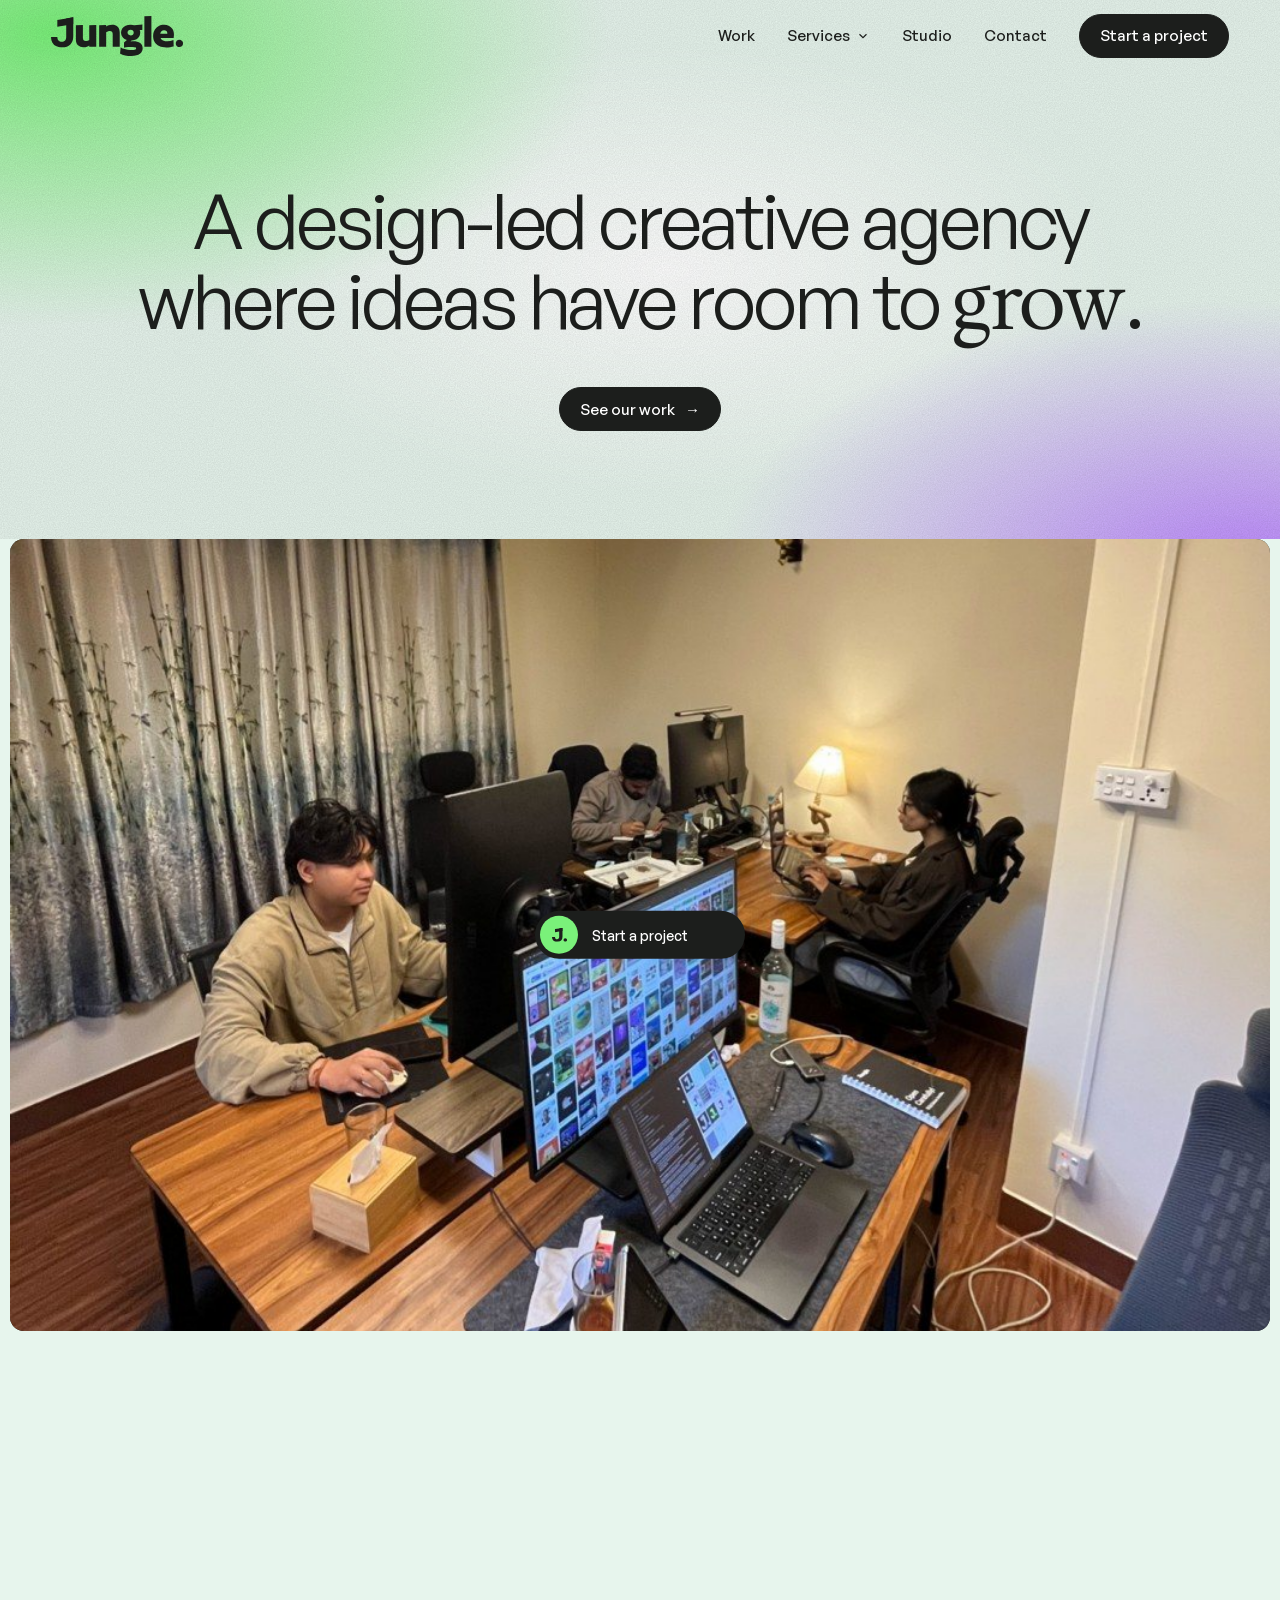
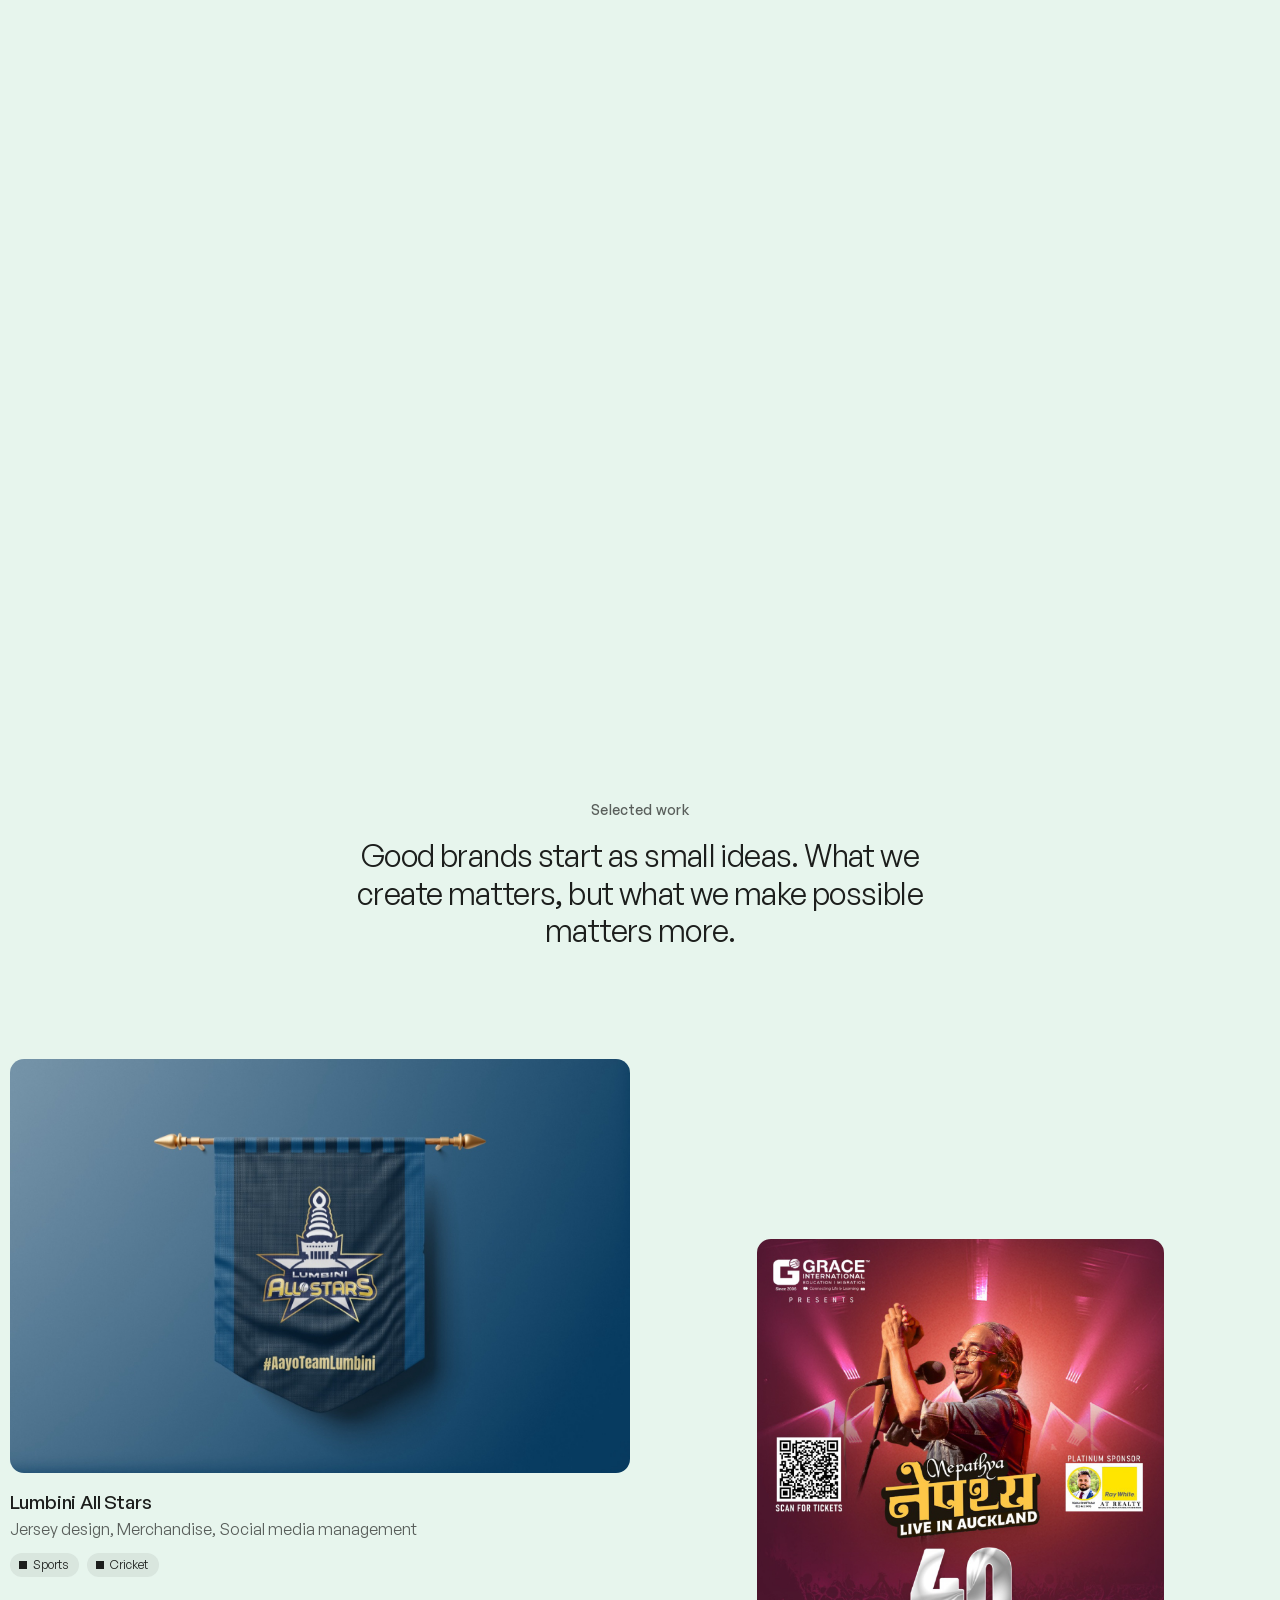
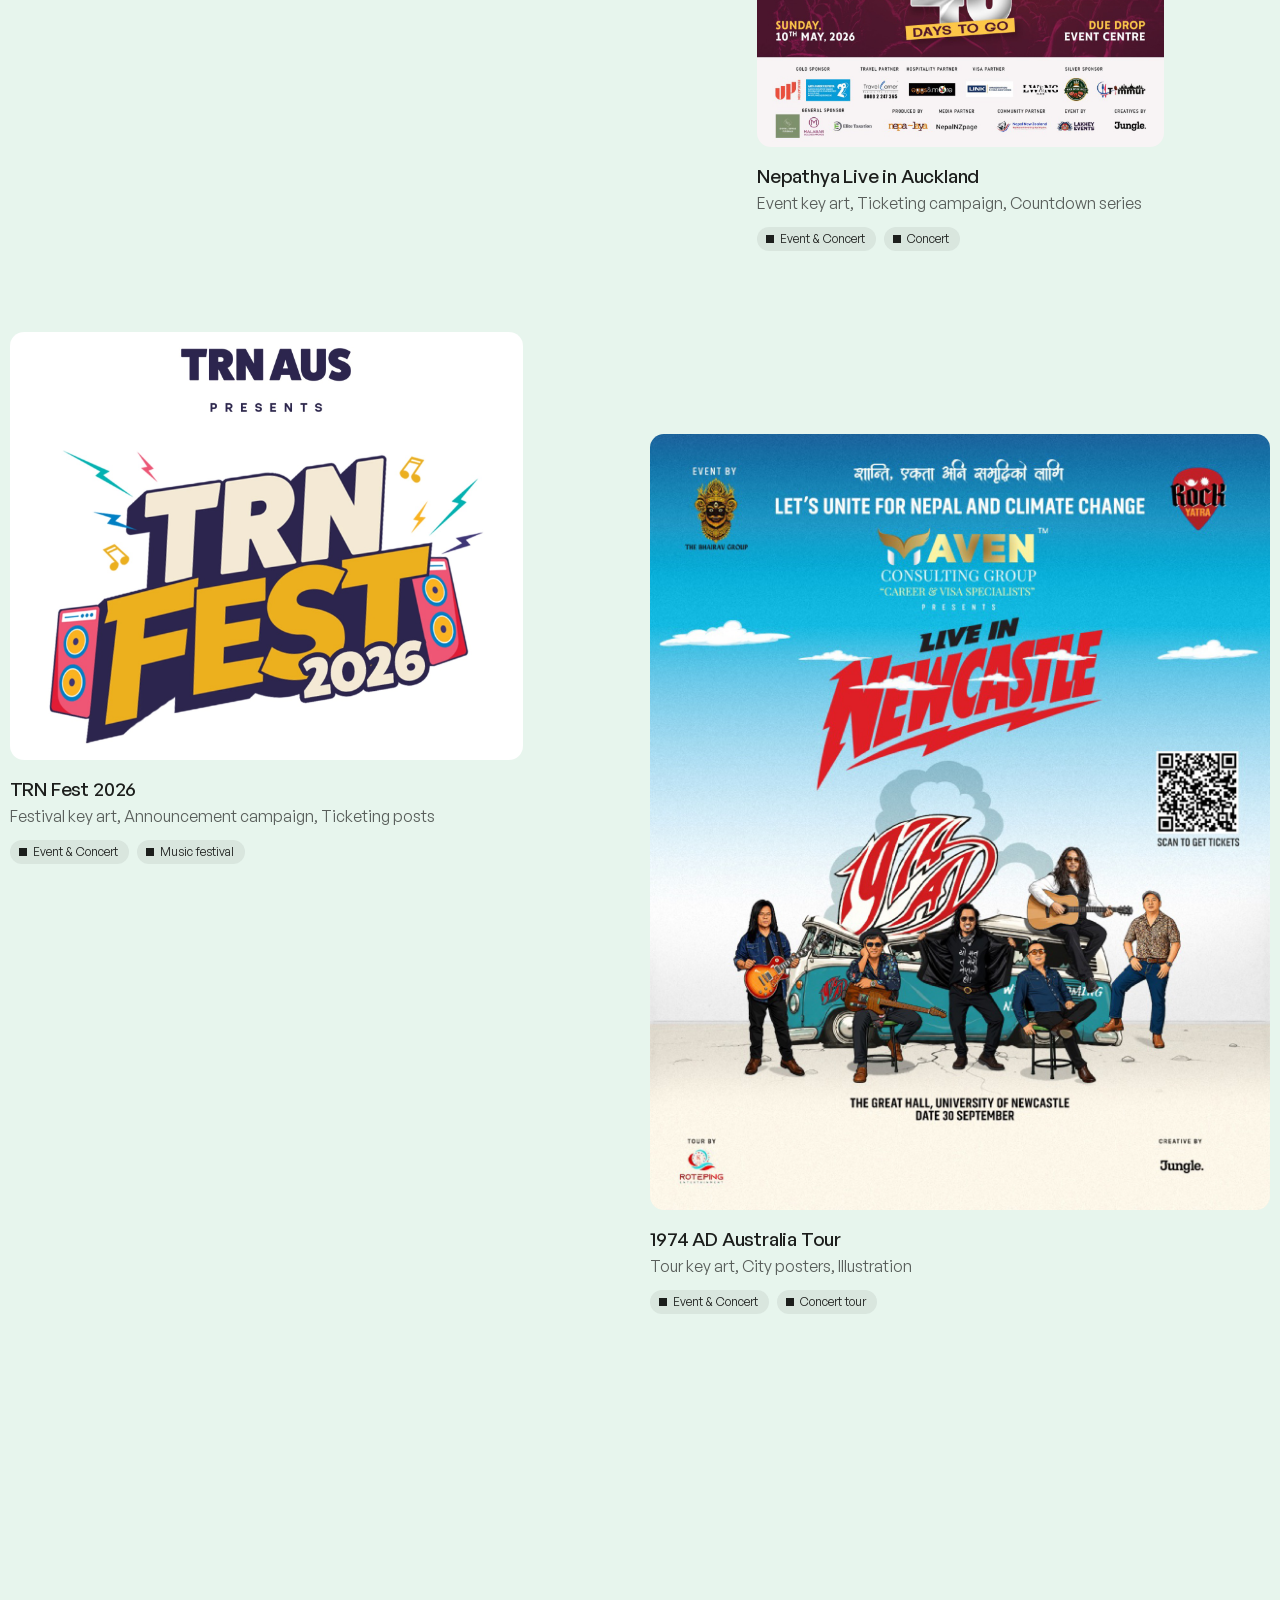
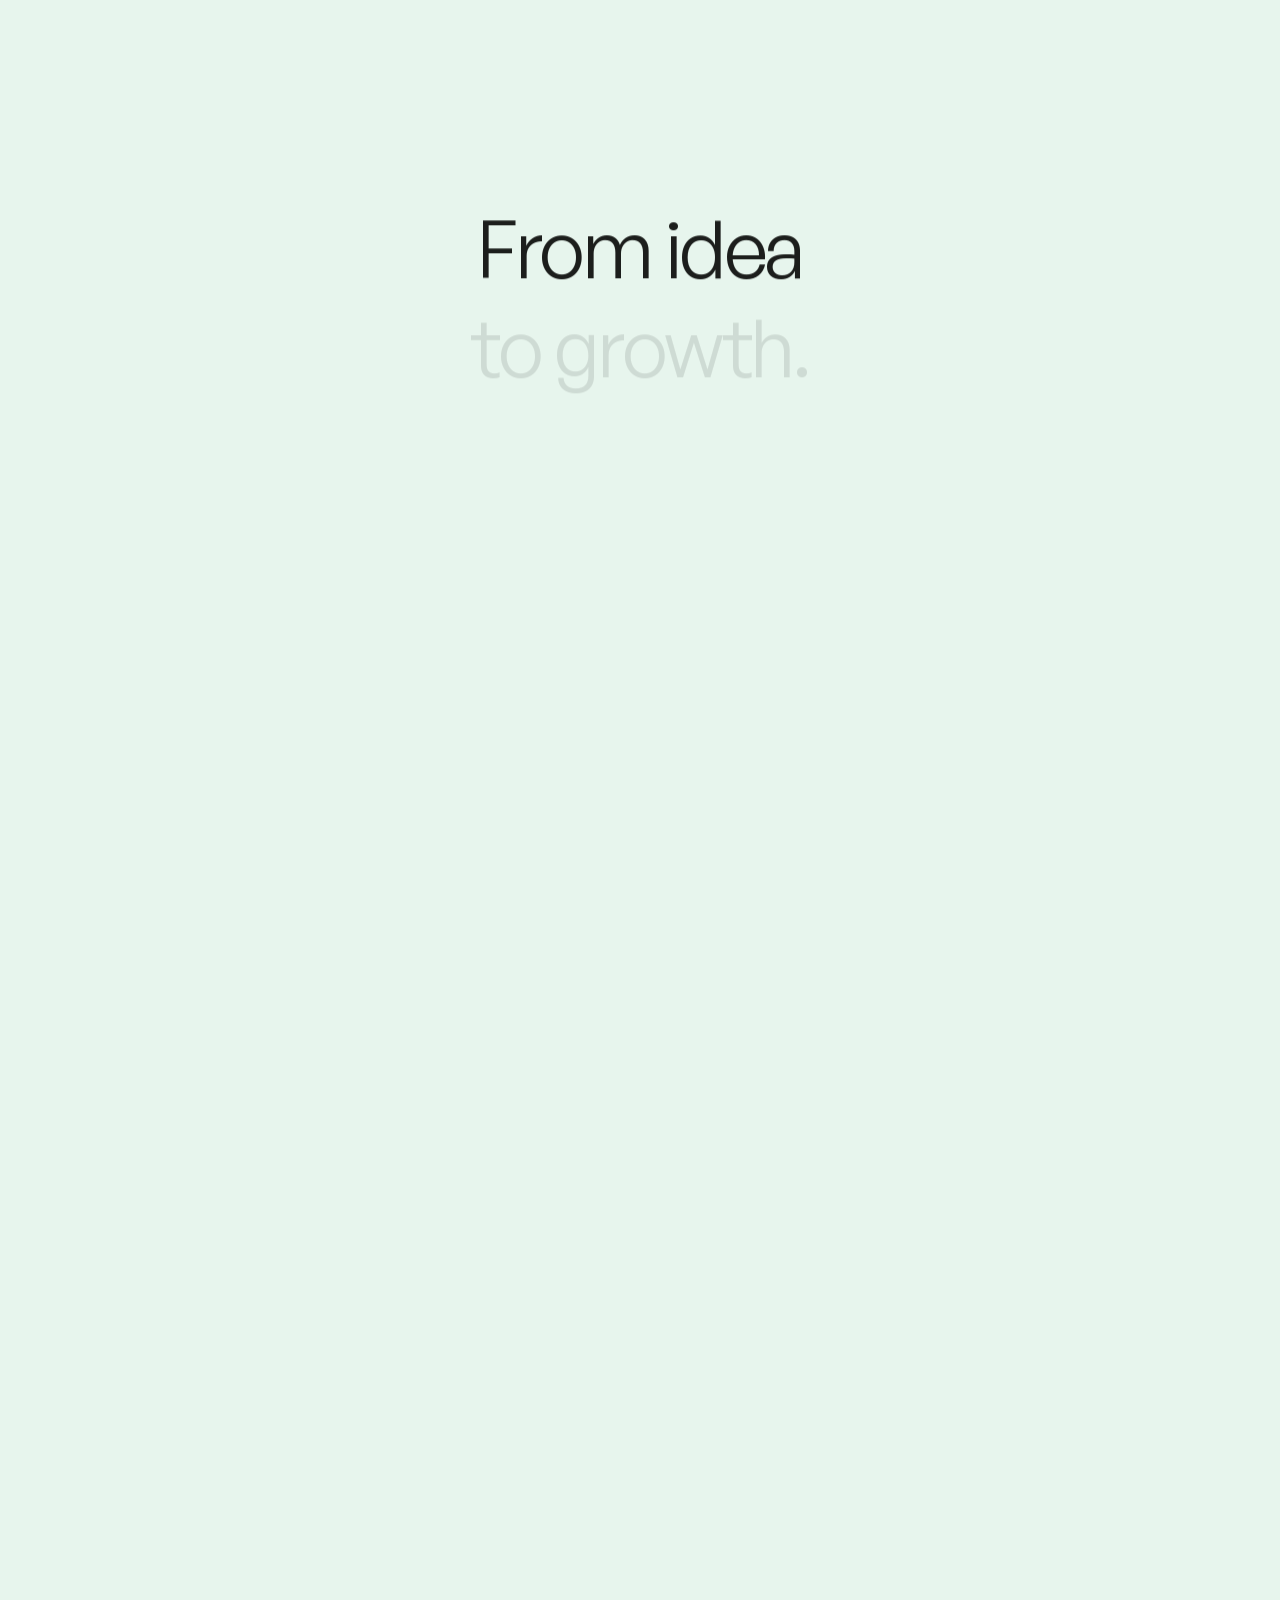
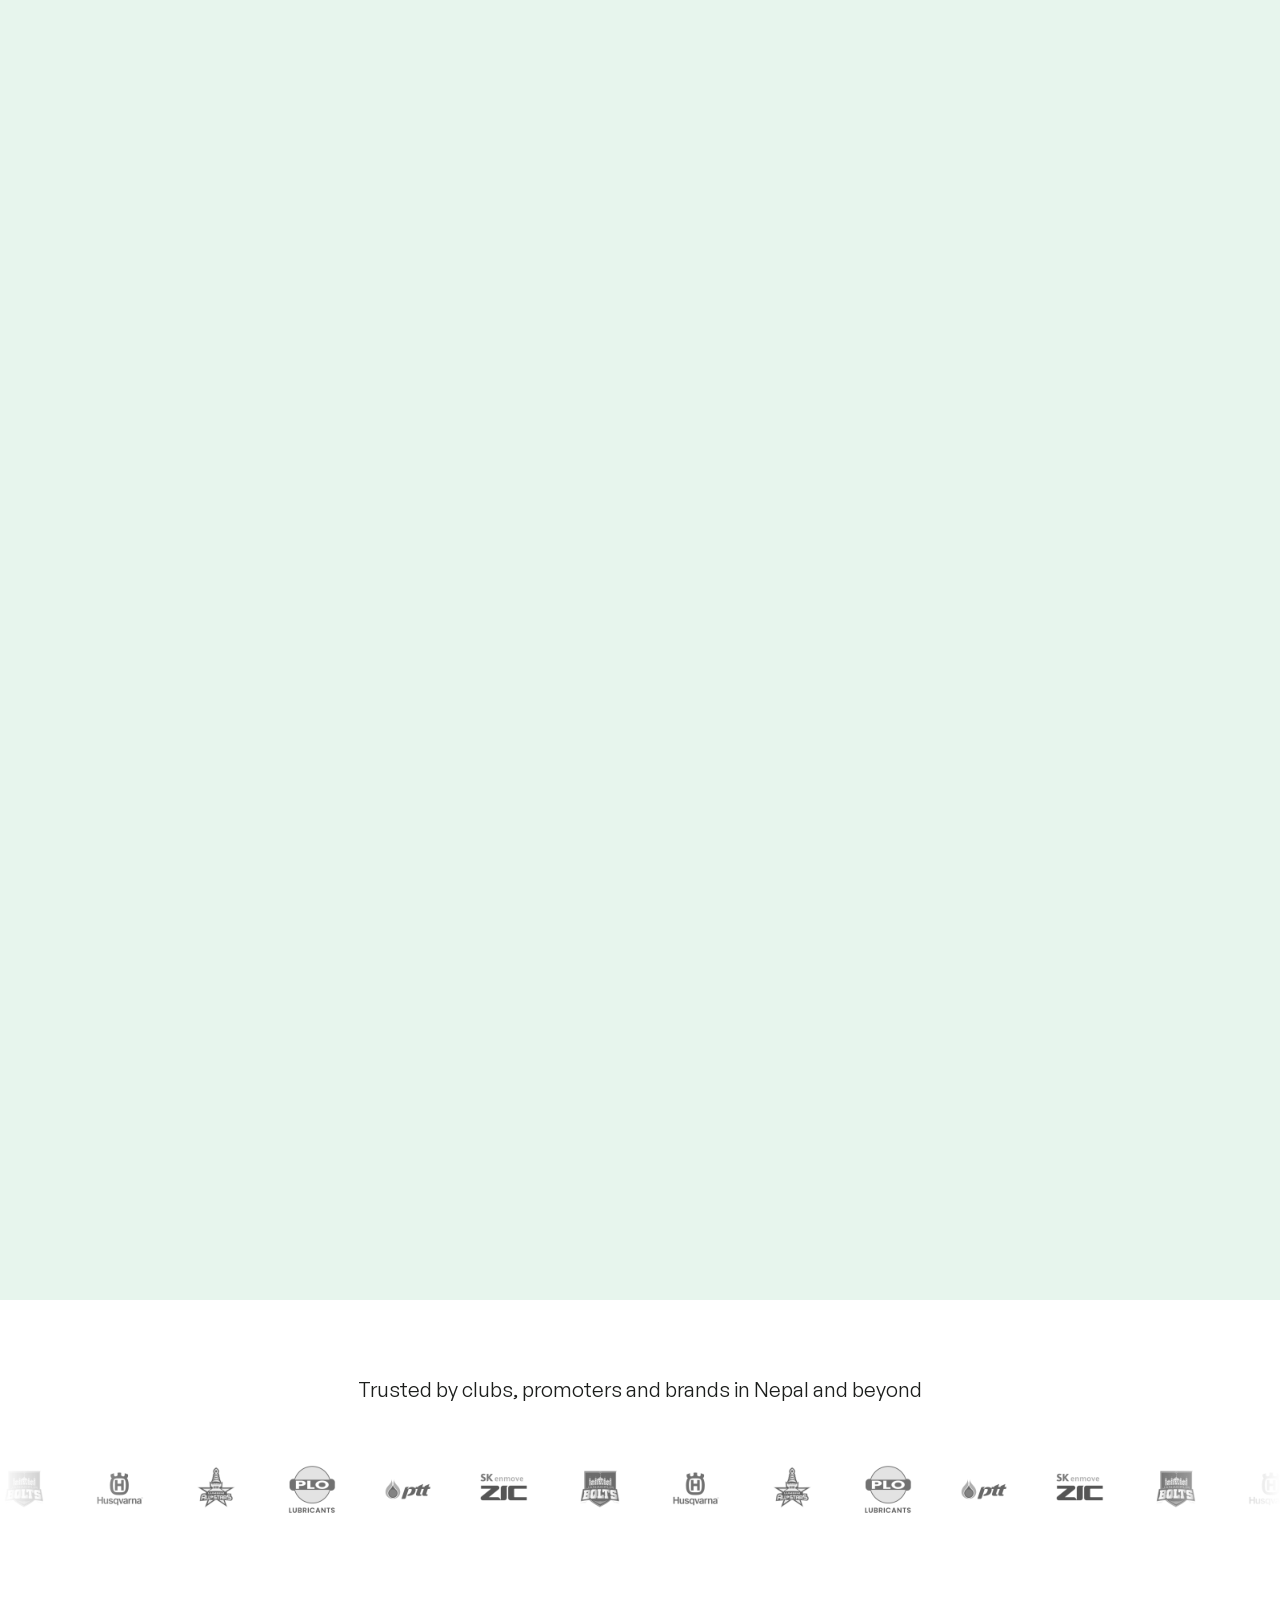
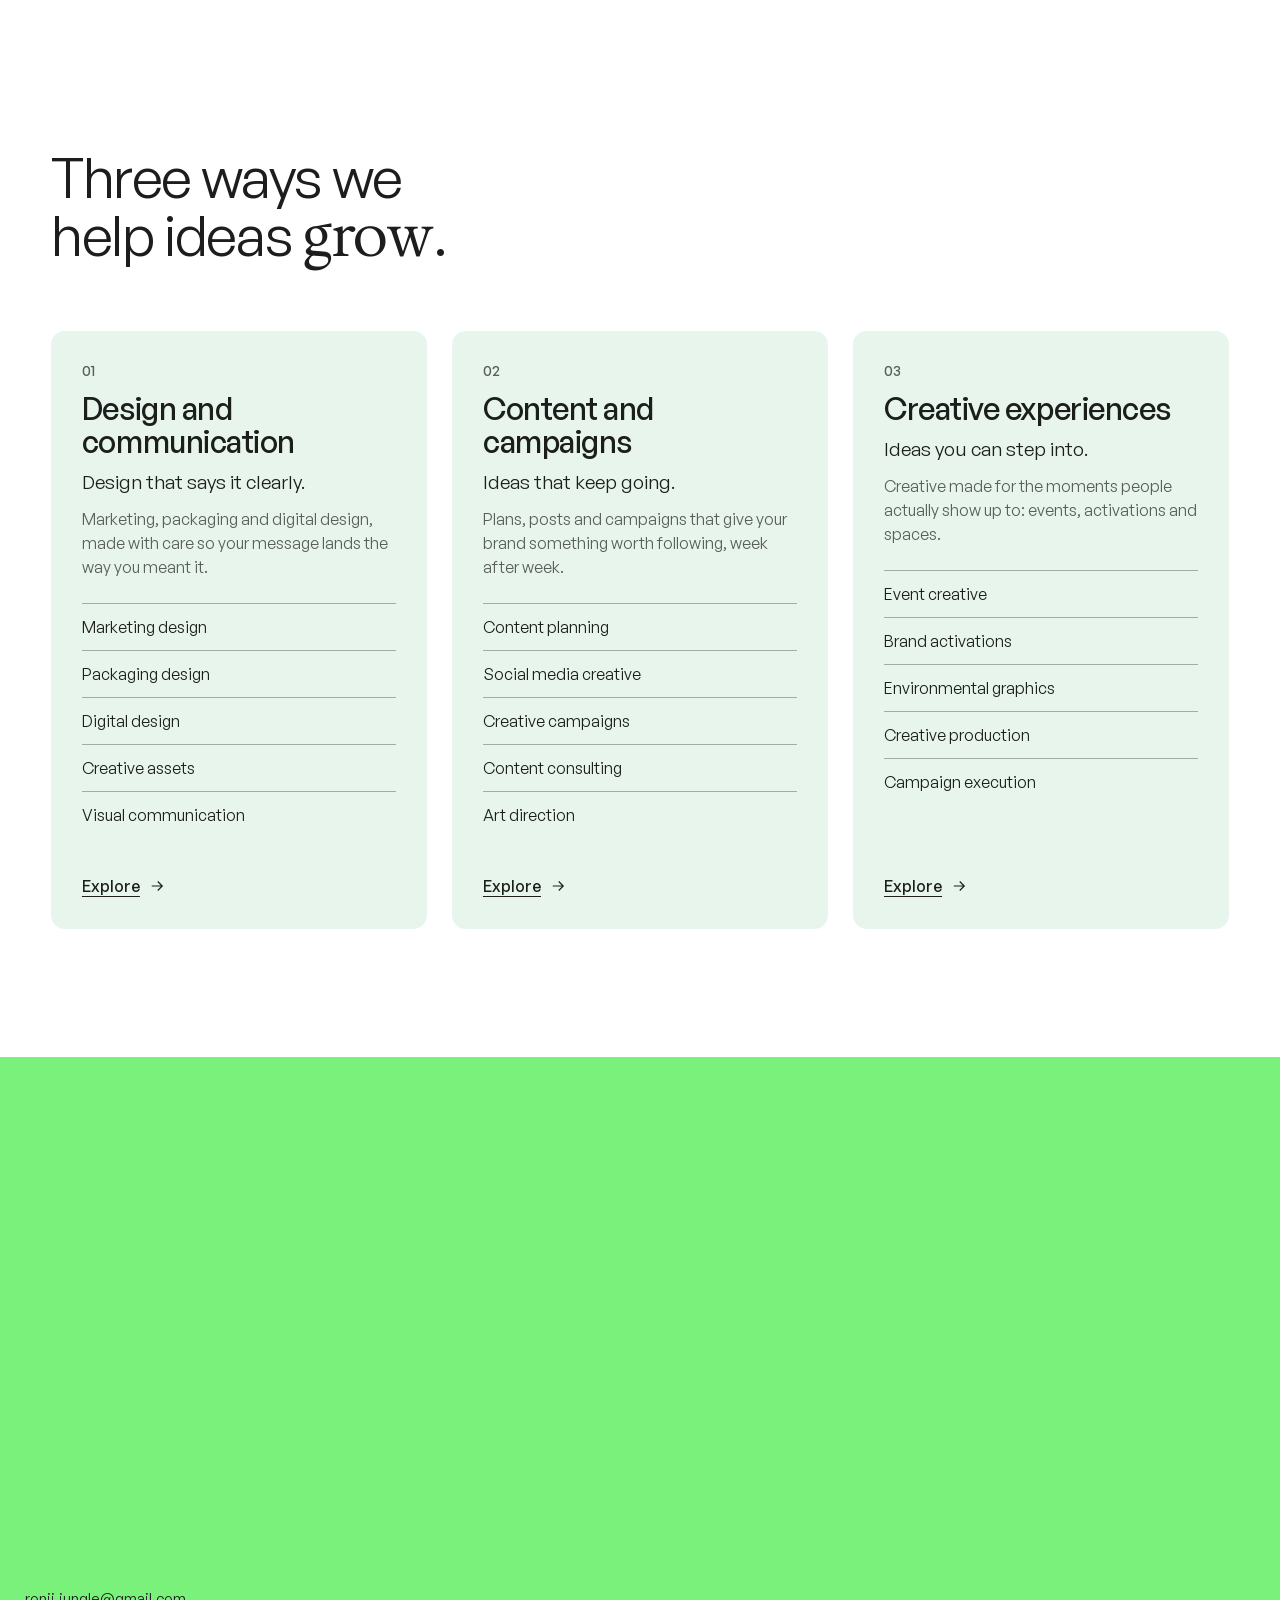
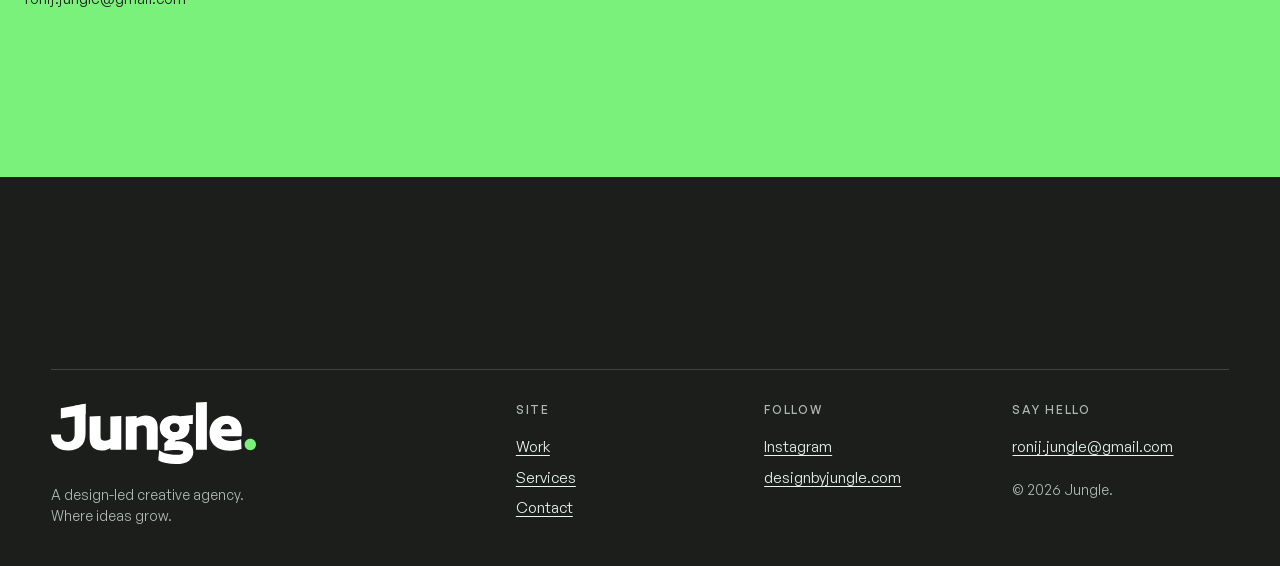
==== index.html @ 03cf02d9 "Home: random work images in every collage and band card Co-Authored-By: Claude Opus 5.5 <noreply@ant" ====
<!doctype html>
<html lang="en"><head><meta charset="utf-8"><meta name="viewport" content="width=device-width,initial-scale=1">
<meta name="theme-color" content="#E7F5ED">
<link rel="icon" href="assets/j-mark.svg">
<link rel="preload" href="assets/fonts/GeneralSans-Variable.woff2" as="font" type="font/woff2" crossorigin>
<link rel="stylesheet" href="assets/style.css?v=1795922000">
<title>Jungle. Your team’s creative team.</title>
<link rel="canonical" href="https://designbyjungle.com/">
<meta property="og:type" content="website">
<meta property="og:site_name" content="Jungle.">
<meta property="og:title" content="Jungle. Your team’s creative team.">
<meta property="og:description" content="Jungle is a design-led creative agency in Kathmandu. We turn ideas into meaningful experiences through thoughtful design and creative execution.">
<meta property="og:url" content="https://designbyjungle.com/">
<meta property="og:image" content="https://designbyjungle.com/assets/reel/poster.jpg">
<meta name="twitter:card" content="summary_large_image">
<script type="application/ld+json">{"@context": "https://schema.org", "@type": "Organization", "name": "Jungle", "url": "https://designbyjungle.com/", "logo": "https://designbyjungle.com/assets/j-mark.svg", "email": "ronij.jungle@gmail.com", "address": {"@type": "PostalAddress", "addressLocality": "Kathmandu", "addressCountry": "NP"}, "sameAs": ["https://instagram.com/jungledesigns"]}</script>
<meta name="description" content="Jungle is a design-led creative agency in Kathmandu. We turn ideas into meaningful experiences through thoughtful design and creative execution.">
<link rel="stylesheet" href="assets/home.css?v=1795922000"></head>
<body data-page="home">
<main>
  <!-- HERO (G08 Clearing, one Graphite button) -->
  <section class="hero zh-hero pad">
    <h1 class="x words">A design-led creative agency where ideas have room to <span class="hl">grow</span>.</h1>
    <div class="hero-ctas rise" style="--d:8"><a class="btn" href="work.html">See our work <span aria-hidden="true">→</span></a></div>
  </section>

  <div class="zh-media" id="zhm"><img id="zhmi" src="assets/studio/photo.jpg" alt="The Jungle studio at work" width="1050" height="1400"></div>

  <!-- PINNED COLLAGE -->
  <section class="zh-pin" id="zhp" aria-label="Curious and playful">
    <div class="zh-stick">
      <div class="zh-word l" id="zwl">Curious</div>
      <div class="zh-word r" id="zwr"><span class="hl">Playful</span></div>
      <div class="zh-card" id="zc1" style="left:31vw;top:22vh;width:27vw;height:36vh;background:var(--mint)"><img src="assets/icon-ink.svg" alt="" style="position:absolute;left:8%;bottom:10%;width:26%;height:auto"></div>
      <div class="zh-card" id="zc2" style="left:50vw;top:38vh;width:19vw;height:42vh"><img src="assets/studio/photo.jpg" alt="" loading="lazy"></div>
      <div class="zh-card" id="zc3" style="left:58vw;top:20vh;width:14vw;height:26vh"><img src="assets/work/casa-gioia/06.jpg" alt="Casa Gioia cup" loading="lazy"></div>
      <div class="zh-card" id="zc4" style="left:40vw;top:56vh;width:10vw;height:19vh"><img src="assets/work/ghumgham/06.jpg" alt="Ghumgham cap" loading="lazy"></div>
    </div>
  </section>

  <!-- INTRO + WORK -->
  <section class="zh-intro">
    <p class="zh-eyebrow">Selected work</p>
    <p class="zh-big">Good brands start as small ideas. What we create matters, but what we make possible matters more.</p>
  </section>
  <section class="zh-work" id="zhw"></section>

  <!-- BAND -->
  <section class="zh-band" id="zhb" aria-label="From idea to growth">
    <div class="zh-stick">
      <h2><span id="zb1">From idea</span><span id="zb2">to growth.</span></h2>
      <div class="zh-card" id="zf1" style="left:0;top:14vh;width:24vw;height:34vh"><img src="assets/work/yak-and-yeti/05.jpg" alt="Yak &amp; Yeti street banner" loading="lazy"></div>
      <div class="zh-card" id="zf2" style="left:0;top:50vh;width:18vw;height:30vh"><img src="assets/work/nu-cosmetics/07.jpg" alt="nü campaign image" loading="lazy"></div>
      <div class="zh-card" id="zf3" style="left:0;top:22vh;width:20vw;height:40vh"><img src="assets/work/potela/07.jpg" alt="Potala Kitchen apron and cup" loading="lazy"></div>
      <div class="zh-card" id="zf4" style="left:0;top:58vh;width:15vw;height:24vh"><img src="assets/work/tsp/06.jpg" alt="The Second Plate A-board" loading="lazy"></div>
      <div class="zh-btxt" id="zbt"><p>Branding, packaging, web, social media and events. We take an idea from the first question to the final detail.</p><a class="btn" href="why.html?p=our-approach">Our approach <span aria-hidden="true">→</span></a></div>
    </div>
  </section>

  <!-- CLIENTS -->
  <section class="inv clients-strip" aria-labelledby="cl-h">
    <p class="cl-h" id="cl-h">Trusted by clubs, promoters and brands in Nepal and beyond</p>
    <div class="logos"><div class="logo-track" id="logos"></div></div>
  </section>

  <!-- SERVICES -->
  <section class="inv pad sec" id="services" aria-labelledby="svc-h">
    <h2 class="x reveal" id="svc-h">Three ways we help ideas <span class="hl">grow</span>.</h2>
    <div class="areas" id="areas"></div>
  </section>

  <!-- CLOSE -->
  <section class="zh-close on-green" id="zhc">
    <h2 class="x reveal">Got an idea that<br>needs <span class="hl">room</span>?</h2>
    <div class="zh-cta"><a class="btn reveal" href="contact.html">Start a project <span aria-hidden="true">→</span></a></div>
    <p class="zh-addr">ronij.jungle@gmail.com</p>
  </section>
</main>
<a class="zh-fcta" id="zfc" href="contact.html" aria-label="Start a project"><span class="a"><img src="assets/icon-ink.svg" alt=""></span><span class="t">Start a project</span><span class="m" aria-hidden="true">→</span></a>

<script src="assets/notes.js?v=1795922000"></script><script src="assets/data.js?v=1795922000"></script><script src="assets/work/manifest.js?v=1795922000"></script><script src="assets/site.js?v=1795922000"></script><script src="assets/home-scroll.js?v=1795922000"></script></body></html>
---- assets/style.css ----
/* ── JUNGLE. WEBSITE (Brand Guidelines 1.4, November 2026) ──────────
   Colour  Mint White #E7F5ED + White are the calm grounds · Graphite #1C1E1C is ink and the dark ground
           Mint #7AF17A and Lavender #BC87FF are accents, strongest when rare.
           Mint and Lavender only ever carry Graphite text. Never Mint or Lavender text on white.
   Type    General Sans: Light, Regular, Medium only (never bold, never italic).
           Hedvig Letters Serif highlights one phrase per headline, same size as the words around it.
   Rules   Headlines in sentence case, left aligned, set tight (leading 1.0-1.05). Body leading 1.5.
           Buttons are Graphite with White text (Mint on Graphite). Links are Graphite and underlined.
           Gradients are for hero moments only (G08 Clearing). Everyday layouts stay flat.
   ──────────────────────────────────────────────────────────────── */
@font-face{font-family:"General Sans";src:url(fonts/GeneralSans-Variable.woff2) format("woff2");font-weight:200 700;font-style:normal;font-display:swap}
@font-face{font-family:"Hedvig Letters Serif";src:url(fonts/HedvigLettersSerif-Regular.woff2) format("woff2");font-weight:400;font-style:normal;font-display:swap}

:root{
  --graphite:#1C1E1C; --mint:#7AF17A; --lav:#BC87FF; --mw:#E7F5ED; --white:#FFFFFF;
  /* names the markup and scripts already use */
  --ink:var(--graphite); --paper:var(--white); --green:var(--mint);
  /* light context (default): Mint White ground, White panels */
  --bg:var(--mw); --fg:var(--graphite); --fg2:rgba(28,30,28,.7); --line:rgba(28,30,28,.16); --line-2:rgba(28,30,28,.34);
  --panel:var(--white); --dot:var(--graphite); --focus:var(--graphite);
  --gut:clamp(20px,4vw,64px); --maxw:1600px;
  --t-title:clamp(48px,6.4vw,120px);
  --t-head:clamp(36px,4.4vw,80px);
  --t-voice:clamp(24px,2.3vw,40px);
  --t-num:clamp(44px,4.6vw,84px);
  --t-lead:clamp(19px,1.6vw,26px);
  --t-body:clamp(16px,1.05vw,18px);
  --t-label:12px;
  --r:14px;
  --ease:cubic-bezier(.16,1,.3,1);
  --bounce:cubic-bezier(.34,1.56,.64,1);
}
/* White ground (alternate sections) */
.inv{--bg:var(--white); --panel:var(--mw); background:var(--bg); color:var(--fg)}
/* Graphite ground */
.dk,.cta{--bg:var(--graphite); --fg:var(--mw); --fg2:rgba(231,245,237,.72); --line:rgba(231,245,237,.18); --line-2:rgba(231,245,237,.4);
  --panel:rgba(231,245,237,.08); --dot:var(--mint); --focus:var(--mint); background:var(--bg); color:var(--fg); color-scheme:dark}
/* Mint ground */
.on-green{--bg:var(--mint); --fg:var(--graphite); --fg2:rgba(28,30,28,.78); --line:rgba(28,30,28,.22); --line-2:rgba(28,30,28,.5); --panel:rgba(255,255,255,.4);
  --dot:var(--graphite); --focus:var(--graphite); background:var(--bg); color:var(--fg)}

*{box-sizing:border-box;margin:0;padding:0}
html{background:var(--mw);-webkit-text-size-adjust:100%;scroll-padding-top:96px;color-scheme:light;touch-action:manipulation;-webkit-tap-highlight-color:transparent}
body{background:var(--bg);color:var(--fg);font:400 var(--t-body)/1.5 "General Sans",system-ui,sans-serif;overflow-x:hidden;-webkit-font-smoothing:antialiased}
a{color:inherit;text-decoration:none}
img{max-width:100%;display:block}
[hidden]{display:none!important}
::selection{background:var(--mint);color:var(--graphite)}
:focus-visible{outline:2px solid var(--focus);outline-offset:3px;border-radius:4px}
h1,h2,h3{scroll-margin-top:96px}
b,strong{font-weight:500}

/* type roles: Display and statements Regular · headlines, labels, captions Medium */
.x{font-family:"General Sans",sans-serif;font-weight:400;line-height:1.04;letter-spacing:-.025em;text-wrap:balance}
.w{font-family:"General Sans",sans-serif;font-weight:500;line-height:1.1;letter-spacing:-.01em}
.v,.out{font-family:"General Sans",sans-serif;font-weight:400;line-height:1.2}
.n{font-family:"General Sans",sans-serif;font-weight:500;line-height:1;letter-spacing:-.02em;font-variant-numeric:tabular-nums}
.label{font:500 var(--t-label)/1.4 "General Sans",sans-serif;letter-spacing:.14em;text-transform:uppercase}
.lead{font-size:var(--t-lead);line-height:1.45;color:var(--fg2);max-width:46ch}
.muted{color:var(--fg2)}
/* the highlight: one phrase per headline, same size, never body copy, captions or buttons */
.hl{font-family:"Hedvig Letters Serif",Georgia,serif;font-weight:400;letter-spacing:0}

/* the full stop: Graphite on light grounds, Mint on Graphite */
.dot{color:var(--dot);display:inline-block}
.reveal .dot,.rise .dot{transform:translateY(-.9em);opacity:0}
.reveal.in .dot,body.go .rise .dot{animation:land .55s var(--bounce) .35s forwards}
@keyframes land{0%{transform:translateY(-.9em);opacity:0}60%{opacity:1}100%{transform:none;opacity:1}}

/* layout */
.pad{padding-inline:var(--gut)}
.sec{padding-block:clamp(88px,10vw,160px)}
.mt{margin-top:48px} .mb{margin-bottom:48px}
.rule{border-top:1px solid var(--line)}

/* tag: a flat Mint label (replaces the old tilted sticker) */
.sticker{position:absolute;z-index:3;display:inline-block;padding:8px 14px;border-radius:99px;background:var(--mint);color:var(--graphite);
  font:500 13px/1 "General Sans",sans-serif;white-space:nowrap}
.sticker.g{background:var(--mw)}

/* links in running text: Graphite, underlined */
.ph a:not(.btn),.foot a,.intro a,.prose a,details a{text-decoration:underline;text-decoration-thickness:1px;text-underline-offset:.2em}
.ph .sv-crumb a{text-decoration:none}

/* ── buttons ────────────────────────────────────────────────────
   .btn        primary   : Graphite with White text · Mint with Graphite text on Graphite
   .btn.btn-2  secondary : outline in the surface's text colour
   .chip                 : filters and tags only (never a call to action)
   One size everywhere: 44px tall, 20px sides, 15px General Sans Medium.   */
.btn{display:inline-flex;align-items:center;gap:10px;height:44px;padding:0 20px;border:1px solid var(--graphite);border-radius:99px;background:var(--graphite);color:var(--white);
  font:500 15px/1 "General Sans",sans-serif;cursor:pointer;white-space:nowrap;transition:transform .3s var(--ease),gap .3s var(--ease),background .3s,border-color .3s}
.btn:hover{gap:16px}
.btn:active{transform:scale(.97)}
.dk .btn,.cta .btn{background:var(--mint);color:var(--graphite);border-color:var(--mint)}
.on-green .btn{background:var(--graphite);color:var(--white);border-color:var(--graphite)}
.btn.btn-2{background:transparent;color:var(--fg);border-color:var(--line-2)}
.btn.btn-2:hover{border-color:var(--fg)}
.dk .btn.btn-2,.cta .btn.btn-2{background:transparent;color:var(--fg);border-color:var(--line-2)}
.chip{position:relative;display:inline-flex;align-items:center;gap:6px;height:38px;padding:0 16px;border:1px solid var(--line-2);border-radius:99px;background:none;color:inherit;
  font:400 14px/1 "General Sans",sans-serif;cursor:pointer;white-space:nowrap;transition:background .3s var(--ease),color .3s var(--ease),border-color .3s}
.chip:hover{border-color:var(--fg)}
.chip.on{background:var(--fg);color:var(--bg);border-color:var(--fg)}
.chip sup{font-size:11px;color:var(--fg2);margin-left:2px} .chip.on sup{color:inherit;opacity:.7}
.chip-lg{height:56px;padding:0 28px;font-size:16px}
.chips{display:flex;gap:8px;flex-wrap:wrap}
.hero-ctas,.cta-row{gap:10px}

/* page transition: a Mint panel that wipes up, Graphite wordmark on it */
#curtain{position:fixed;inset:0;z-index:900;background:var(--mint);color:var(--graphite);
  display:grid;place-items:center;pointer-events:none;transform:translateY(0);transition:transform .6s var(--ease)}
#curtain svg{width:clamp(120px,14vw,200px);height:auto}
body.ready #curtain{transform:translateY(-110%)}
body.leaving #curtain{transform:translateY(0);transition-duration:.45s}

/* nav: transparent over the hero, Mint White once you scroll */
nav{position:fixed;top:0;left:0;right:0;z-index:100;display:flex;justify-content:space-between;align-items:center;height:72px;padding:0 var(--gut);
  background:transparent;color:var(--graphite);border-bottom:1px solid transparent;transition:background .3s,border-color .3s}
nav.scrolled,nav.mega-open,nav.open{background:var(--mw);border-bottom-color:rgba(28,30,28,.12)}
nav .logo{display:inline-flex;align-items:flex-start;color:var(--graphite)}
nav .logo svg{height:40px;width:auto;display:block;flex:none}
nav .logo .d{fill:var(--mint)}
/* on the gradient hero use the one-colour Graphite logo (guide p.41) */
body[data-page=home] nav:not(.scrolled):not(.open):not(.mega-open) .logo .d{fill:var(--graphite)}
nav .links{display:flex;align-items:center;gap:32px;font:500 15px/1 "General Sans",sans-serif}
nav .links a{position:relative;color:var(--graphite);transition:opacity .3s}
nav .links a:hover{opacity:.62}
nav .links .btn{height:44px;color:var(--white)}
nav .links .btn:hover{opacity:1}
nav .menu{display:none;background:none;border:0;color:var(--graphite);font:500 15px "General Sans",sans-serif;cursor:pointer;height:44px;padding:0 4px}
/* current page: a small Graphite dot beside the item */
nav .links a[data-p],nav .mega-btn{position:relative}
nav .links a[data-p]::after,nav .mega-btn::after{content:"";position:absolute;left:-14px;top:50%;width:6px;height:6px;margin-top:-3px;border-radius:50%;background:var(--graphite);transform:scale(0);transition:transform .35s var(--bounce),opacity .3s}
nav .links a.cur::after,nav .mega-btn.cur::after{transform:scale(1)}
@media(max-width:760px){
  nav{height:64px}
  nav .links{position:fixed;top:64px;left:0;right:0;height:calc(100dvh - 64px);flex-direction:column;align-items:flex-start;justify-content:flex-start;gap:4px;padding:32px var(--gut);background:var(--mw);overflow-y:auto;
    transform:translateY(-120%);visibility:hidden;transition:transform .5s var(--ease),visibility 0s .5s}
  nav .links a{font:400 clamp(40px,12vw,56px)/1.15 "General Sans",sans-serif}
  nav .links a[data-p]::after,nav .mega-btn::after{display:none}
  nav .links .btn{margin-top:24px;font:500 16px "General Sans",sans-serif;height:56px;color:var(--white)}
  nav.open .links{transform:none;visibility:visible;transition:transform .5s var(--ease)}
  nav .menu{display:block}
}

/* page header */
.ph{padding:calc(72px + clamp(56px,7vw,112px)) var(--gut) clamp(40px,5vw,72px);display:grid;gap:28px}
.ph h1{font-size:var(--t-title);max-width:14ch}
.ph .intro{display:flex;justify-content:space-between;gap:32px;flex-wrap:wrap;align-items:flex-end}

/* work grid */
.grid{display:grid;grid-template-columns:repeat(3,1fr);gap:clamp(28px,3vw,48px) clamp(12px,1.4vw,20px);padding:0 var(--gut)}
@media(max-width:1000px){.grid{grid-template-columns:repeat(2,1fr)}}
@media(max-width:600px){.grid{grid-template-columns:1fr}}
.card{display:block;position:relative}
.card.hide{display:none}
.card .thumb{position:relative;aspect-ratio:4/5;border-radius:var(--r);overflow:hidden;background:var(--panel)}
.card .art{transition:transform .6s var(--ease)}
.card:hover .art{transform:scale(1.04)}
.card .meta{display:flex;justify-content:space-between;align-items:baseline;gap:12px;padding-top:16px}
.card .meta h3{font-size:clamp(20px,1.7vw,28px)}
.card .meta p{color:var(--fg2);font-size:14px;margin-top:6px}
.card .meta .n{font-size:15px;color:var(--fg2)}
/* hover: a flat Mint panel rises with the label */
.card .thumb::after{content:"View project";position:absolute;inset:auto 0 0 0;height:64px;display:flex;align-items:flex-end;padding:0 20px 18px;
  background:var(--mint);color:var(--graphite);font:500 15px "General Sans",sans-serif;clip-path:inset(100% 0 0 0);transition:clip-path .45s var(--ease)}
.card:hover .thumb::after,.card:focus-visible .thumb::after{clip-path:inset(0)}

/* list view */
.list a{display:grid;grid-template-columns:1.5fr 1fr 1fr 80px;gap:16px;align-items:center;padding:24px var(--gut);border-top:1px solid var(--line);position:relative;transition:color .3s}
.list a:last-child{border-bottom:1px solid var(--line)}
.list a::before{content:"";position:absolute;inset:0;z-index:-1;background:var(--mint);clip-path:inset(100% 0 0 0);transition:clip-path .45s var(--ease)}
.list a:hover{color:var(--graphite)}
.list a:hover::before{clip-path:inset(0)}
.list a:hover .muted{color:var(--graphite)}
.list h3{font-size:clamp(24px,2.4vw,40px)}
.list{position:relative;z-index:0}
#peek{position:fixed;width:240px;aspect-ratio:4/5;pointer-events:none;z-index:50;transform:translate(-50%,-50%) scale(0);transition:transform .35s var(--ease);border-radius:var(--r);overflow:hidden}
#peek.on{transform:translate(-50%,-50%) scale(1)}
@media(max-width:760px){.list a{grid-template-columns:1fr auto}.list a>:nth-child(2),.list a>:nth-child(3){display:none}#peek{display:none}}

/* artwork: real images, or typographic placeholders in brand colours */
.art{position:absolute;inset:0;overflow:hidden}
.art img{width:100%;height:100%;object-fit:cover;object-position:center top}
.art b{font-family:"General Sans",sans-serif;font-weight:400;letter-spacing:-.03em;line-height:.92}
.a1,.a4,.a7{background:var(--white);color:var(--graphite)} .a2,.a5,.a8{background:var(--graphite);color:var(--mw)} .a3,.a6,.a9{background:var(--mint);color:var(--graphite)}
.art[class*=" a"] b{position:absolute;left:8%;bottom:8%;right:8%;font-size:clamp(40px,5vw,88px)}
.a6 b{white-space:nowrap;font-size:clamp(32px,3.4vw,56px)!important;overflow:hidden}
.a6 .out{font-family:inherit}

/* statement */
.say{font:400 clamp(28px,3.6vw,60px)/1.12 "General Sans",sans-serif;letter-spacing:-.02em;max-width:24ch;text-wrap:balance}

/* two-col blocks */
.split{display:grid;grid-template-columns:minmax(0,1fr) minmax(0,2fr);gap:48px;padding-block:48px}
.split>.label{color:var(--fg2);padding-top:.7em}
.split p+p{margin-top:1em}
@media(max-width:800px){.split{grid-template-columns:1fr;gap:12px}}

/* process steps */
.steps{display:grid;grid-template-columns:repeat(4,1fr);gap:clamp(12px,1.4vw,20px)}
.step{background:var(--panel);color:var(--fg);border-radius:var(--r);padding:28px;min-height:300px;display:flex;flex-direction:column;justify-content:space-between;transition:background .35s var(--ease),color .35s}
.step:hover{background:var(--mint);color:var(--graphite)}
.step .n{font-size:var(--t-num)}
.step h3{font-size:clamp(24px,2vw,32px);margin:20px 0 8px}
.step p{color:var(--fg2)} .step:hover p{color:var(--graphite)}
@media(max-width:1000px){.steps{grid-template-columns:1fr 1fr}}
@media(max-width:560px){.steps{grid-template-columns:1fr}.step{min-height:0;gap:32px}}

/* tags */
.tags{display:flex;flex-wrap:wrap;gap:8px}
.tags span{border:1px solid var(--line-2);border-radius:99px;padding:8px 14px;font-size:14px}

/* FAQ */
details{border-top:1px solid var(--line);padding:24px 0}
details:last-child{border-bottom:1px solid var(--line)}
summary{list-style:none;display:flex;justify-content:space-between;gap:24px;cursor:pointer;font:400 clamp(20px,1.8vw,30px)/1.2 "General Sans",sans-serif;letter-spacing:-.01em}
summary::-webkit-details-marker{display:none}
summary::after{content:"";flex:none;width:18px;height:18px;margin-top:.25em;background:linear-gradient(currentColor,currentColor) center/100% 2px no-repeat,linear-gradient(currentColor,currentColor) center/2px 100% no-repeat;transition:transform .35s var(--ease)}
details[open] summary::after{transform:rotate(45deg)}
details p{max-width:62ch;margin-top:14px;color:var(--fg2)}

/* case study */
.cs-hero{height:min(86vh,900px);position:relative;overflow:hidden;margin:0 var(--gut);border-radius:var(--r);background:var(--graphite)}
.cs-hero.real{display:grid;place-items:center}
.cs-hero.real .blur{position:absolute;inset:-40px;background-size:cover;background-position:center;filter:blur(40px) brightness(.4);transform:scale(1.1)}
.cs-hero.real img{position:relative;height:calc(100% - 64px);width:auto;max-width:calc(100% - 32px);object-fit:contain;border-radius:10px;box-shadow:0 40px 80px -30px rgba(0,0,0,.9)}
.facts{display:grid;grid-template-columns:repeat(4,1fr);gap:24px;padding:40px var(--gut);font-size:15px}
.facts span{display:block;margin-bottom:8px;color:var(--fg2)}
@media(max-width:760px){.facts{grid-template-columns:1fr 1fr}}
.quote{font:400 clamp(24px,2.8vw,44px)/1.18 "General Sans",sans-serif;letter-spacing:-.015em;max-width:30ch;text-wrap:pretty}
.idea{font-size:var(--t-lead);line-height:1.45;max-width:52ch}
.gallery{display:grid;grid-template-columns:repeat(12,1fr);gap:12px;padding:0 var(--gut)}
.gallery .g{position:relative;overflow:hidden;border-radius:var(--r)}
.gallery .g:nth-child(1){grid-column:span 12;aspect-ratio:21/9}
.gallery .g:nth-child(2),.gallery .g:nth-child(3){grid-column:span 6;aspect-ratio:4/5}
.gallery .g:nth-child(4){grid-column:span 4;aspect-ratio:3/4}
.gallery .g:nth-child(5){grid-column:span 8}
.gallery .g:nth-child(n+6){grid-column:span 6;aspect-ratio:4/5}
@media(max-width:700px){.gallery .g{grid-column:span 12!important;aspect-ratio:4/5!important}}
/* real galleries mix portrait posters and wide banners: masonry columns, never cropped */
.gallery.real{display:block;columns:3 280px;column-gap:12px}
.gallery.real .g{break-inside:avoid;margin-bottom:12px;aspect-ratio:auto!important}
.gallery.real .g .art{position:static}
.gallery.real .g img{height:auto}
.next{display:block;padding:clamp(64px,8vw,120px) var(--gut);background:var(--mint);color:var(--graphite);transition:padding .45s var(--ease)}
.next:hover{padding-left:calc(var(--gut) + 24px)}
.next .x{font-size:var(--t-title);display:block;margin-top:12px}
.next .dot{color:var(--graphite)}

/* form */
form{display:grid;gap:40px;max-width:1100px}
.field label,.field>.label{display:block;margin-bottom:10px;color:var(--fg2)}
.field input,.field textarea,.field select{width:100%;background:none;border:0;border-bottom:1px solid var(--line-2);color:var(--fg);font:400 clamp(20px,1.8vw,28px)/1.3 "General Sans",sans-serif;padding:10px 0;outline:none;border-radius:0;transition:border-color .3s}
.field input:focus,.field textarea:focus,.field select:focus{border-color:var(--fg)}
.field textarea{min-height:140px;resize:vertical}
.field input::placeholder,.field textarea::placeholder{color:var(--fg2);opacity:.8}
.field small{display:block;margin-top:8px;color:var(--fg2);font-size:14px}
.two{display:grid;grid-template-columns:1fr 1fr;gap:40px}
@media(max-width:700px){.two{grid-template-columns:1fr}}
.chip input{position:absolute;opacity:0;pointer-events:none}
.chip:has(input:focus-visible){outline:2px solid var(--focus);outline-offset:3px}
.chip:has(input:checked){background:var(--fg);color:var(--bg);border-color:var(--fg)}
.field label.chip{display:inline-flex;margin:0;color:var(--fg)}
.field label.chip:has(input:checked){color:var(--bg)}

/* footer: Graphite, reversed wordmark */
.cta{padding:clamp(88px,10vw,160px) var(--gut) 40px}
.cta-line{font:400 var(--t-title)/1.02 "General Sans",sans-serif;letter-spacing:-.025em;max-width:13ch;text-wrap:balance}
.cta-row{display:flex;gap:10px;flex-wrap:wrap;align-items:center;margin-top:40px}
.foot{display:grid;grid-template-columns:2fr 1fr 1fr 1fr;gap:32px;margin-top:clamp(80px,10vw,160px);padding-top:32px;border-top:1px solid var(--line);font-size:15px}
.foot .label{color:var(--fg2);margin-bottom:14px;display:block}
.foot-logo{display:block;width:clamp(160px,16vw,220px);height:auto;margin-bottom:20px}
.foot a{display:block;padding:4px 0;transition:opacity .3s;width:fit-content}
.foot a:hover{opacity:.62}
.foot svg{height:34px;width:auto;color:var(--fg)}
.foot small{display:block;color:var(--fg2);margin-top:16px;font-size:14px}
@media(max-width:800px){.foot{grid-template-columns:1fr 1fr}.foot>:first-child{grid-column:1/-1}}

/* motion: visible by default, enter on reveal */
.reveal{opacity:0;transform:translateY(32px);transition:opacity .6s var(--ease),transform .6s var(--ease)}
.reveal.in{opacity:1;transform:none}
.words .wd{display:inline-block;opacity:0;transform:translateY(.45em);transition:opacity .5s var(--ease),transform .5s var(--ease);transition-delay:calc(var(--i) * 70ms)}
body.go .words .wd{opacity:1;transform:none}

/* preloader: the wordmark builds, then the dot lands with one bounce (Reversed on Graphite) */
#pre{position:fixed;inset:0;z-index:1000;background:var(--graphite);display:grid;place-items:center;transition:transform .6s var(--ease)}
#pre svg{width:min(64vw,520px);height:auto;overflow:visible;color:var(--white)}
#pre path{opacity:0;transform:translateY(24px);animation:up .5s var(--ease) forwards;animation-delay:calc(var(--i) * 70ms)}
#pre .d{fill:var(--mint);transform-box:fill-box;transform-origin:center;opacity:0;animation:drop .6s var(--bounce) .62s forwards}
#pre.done{transform:translateY(-100%)}
@keyframes up{to{opacity:1;transform:none}}
@keyframes drop{0%{opacity:0;transform:translateY(-260%)}40%{opacity:1}100%{opacity:1;transform:none}}
body.preloading{overflow:hidden}

@media(prefers-reduced-motion:reduce){
  *,*::before,*::after{animation-duration:.01ms!important;animation-iteration-count:1!important;transition-duration:.01ms!important}
  .reveal,.words .wd{opacity:1;transform:none}
  .reveal .dot,.rise .dot{opacity:1;transform:none}
  #pre{display:none}
}
.skip{position:fixed;left:16px;top:-60px;z-index:1001;padding:12px 18px;border-radius:99px;background:var(--mint);color:var(--graphite);transition:top .3s var(--ease)}
.skip:focus{top:12px}

/* SERVICES MEGA MENU */
.has-mega{position:static}
.mega-btn{display:inline-flex;align-items:center;gap:6px;background:none;border:0;color:var(--graphite);font:inherit;cursor:pointer;padding:0;transition:opacity .3s}
.mega-btn:hover{opacity:.62}
.mega-btn svg{transition:transform .3s var(--ease)}
.has-mega.open .mega-btn svg{transform:rotate(180deg)}
.mega{position:fixed;left:0;right:0;top:72px;background:var(--white);color:var(--graphite);border-top:1px solid rgba(28,30,28,.12);box-shadow:0 30px 60px -36px rgba(28,30,28,.35);
  opacity:0;visibility:hidden;transform:translateY(-8px);transition:opacity .3s var(--ease),transform .3s var(--ease),visibility 0s .3s;max-height:calc(100dvh - 72px);overflow:auto}
.has-mega.open .mega{opacity:1;visibility:visible;transform:none;transition:opacity .3s var(--ease),transform .3s var(--ease)}
.mega-in{display:grid;grid-template-columns:repeat(3,1fr);gap:clamp(24px,3vw,56px);padding:32px var(--gut) 40px;max-width:1600px;margin:0 auto}
.mh{display:inline-flex;align-items:center;gap:8px;padding:9px 16px;border-radius:10px;font:500 16px/1 "General Sans",sans-serif;margin-bottom:14px;transition:transform .3s var(--ease)}
.mh:hover{transform:translateY(-2px)}
.mh-g{background:var(--mint);color:var(--graphite)} .mh-i{background:var(--graphite);color:var(--mint)} .mh-m{background:var(--lav);color:var(--graphite)} .mh-p{background:var(--mw);color:var(--graphite)}
.mcol ul{list-style:none;margin-bottom:28px}
.mcol li a{display:flex;justify-content:space-between;align-items:center;gap:16px;padding:12px 0;border-bottom:1px solid rgba(28,30,28,.12);color:var(--graphite);position:relative}
.mcol li:last-child a{border-bottom:0}
.mcol b{display:block;font-weight:500;font-size:15px;transition:transform .3s var(--ease)}
.mcol small{display:block;color:rgba(28,30,28,.7);font-size:13px;margin-top:2px}
.mcol em{font-style:normal;font-size:11px;padding:2px 8px;border-radius:99px;background:var(--mint);margin-left:6px;vertical-align:1px}
.mcol li svg{width:20px;height:20px;flex:none;color:rgba(28,30,28,.7);transition:color .3s,transform .3s var(--ease)}
.mcol li a:hover b{transform:translateX(4px)} .mcol li a:hover svg{color:var(--graphite);animation:icon-wiggle .7s var(--ease)}
@keyframes icon-wiggle{0%{transform:rotate(0) scale(1)}25%{transform:rotate(-14deg) scale(1.15)}50%{transform:rotate(10deg) scale(1.1)}75%{transform:rotate(-5deg) scale(1.05)}100%{transform:rotate(0) scale(1)}}
/* hover marker: a Graphite dot beside the item */
.mcol li a::after{content:"";position:absolute;left:-18px;top:50%;width:8px;height:8px;margin-top:-4px;border-radius:50%;background:var(--graphite);transform:scale(0);transition:transform .3s var(--bounce)}
.mcol li a:hover::after,.mcol li a:focus-visible::after{transform:scale(1)}
nav .mega a::before{display:none!important}
nav .mega a:hover{opacity:1}
nav .mega .mh-g,nav .mega .mh-m,nav .mega .mh-p{color:var(--graphite)} nav .mega .mh-i{color:var(--mint)}
@media(max-width:760px){
  .has-mega{width:100%}
  nav .links .mega-btn{font:400 clamp(40px,12vw,56px)/1.15 "General Sans",sans-serif}
  .mega-btn svg{width:28px;height:28px}
  .mega{position:static;max-height:0;opacity:1;visibility:visible;transform:none;box-shadow:none;border:0;background:none;color:var(--graphite);overflow:hidden;transition:max-height .5s var(--ease)}
  .has-mega.open .mega{max-height:2000px}
  .mega-in{grid-template-columns:1fr;padding:12px 0 8px;gap:8px}
  .mcol li a{color:var(--graphite)}
  .mcol li a::after{display:none}
}

/* single service page */
.sv-hero{grid-template-columns:minmax(0,1.2fr) minmax(0,1fr);align-items:center;gap:clamp(32px,5vw,96px);display:grid}
.sv-crumb{color:var(--fg2);font-size:14px;margin-bottom:20px} .sv-crumb a:hover{color:var(--fg)}
.sv-img{position:relative;margin:0;border-radius:var(--r);overflow:hidden;aspect-ratio:4/4.6}
.sv-img img{width:100%;height:100%;object-fit:cover}
.sv-ic{position:absolute;left:20px;bottom:20px;width:64px;height:64px;border-radius:16px;background:var(--mint);color:var(--graphite);display:grid;place-items:center}
.sv-ic svg{width:30px;height:30px}
.sv-gets{display:grid;grid-template-columns:repeat(4,1fr);gap:16px;margin-top:48px}
.sv-gets>div{background:var(--panel);border-radius:var(--r);padding:28px;min-height:200px;display:flex;flex-direction:column;justify-content:space-between;transition:background .3s,transform .4s var(--ease)}
.sv-gets>div:hover{background:var(--mint);color:var(--graphite);transform:translateY(-4px)}
.sv-gets .n{font-size:40px}
.sv-gets p{font-size:18px;line-height:1.35}
.tags a{border:1px solid var(--line-2);border-radius:99px;padding:8px 14px;font-size:14px;transition:background .3s,color .3s,border-color .3s}
.tags a:hover{background:var(--mint);color:var(--graphite);border-color:var(--mint)}
@media(max-width:900px){.sv-hero{grid-template-columns:1fr}.sv-gets{grid-template-columns:1fr 1fr}}
@media(max-width:560px){.sv-gets{grid-template-columns:1fr}}

/* OUR WORK */
body[data-page=work] .wk-top{padding-top:96px}
.reel{display:grid;grid-template-columns:1.3fr 1fr 1fr 1.3fr 1fr;grid-template-rows:1fr 1fr;grid-auto-flow:dense;gap:8px;height:min(62vh,560px);border-radius:var(--r);overflow:hidden;background:var(--graphite);padding:8px}
.reel span{border-radius:10px;overflow:hidden;min-height:0;min-width:0;animation:rin .8s var(--ease) both;animation-delay:calc(var(--i,0) * 60ms)}
.reel img{width:100%;height:100%;object-fit:cover;transition:transform 1.4s var(--ease)}
.reel span:hover img{transform:scale(1.08)}
.reel .r0{grid-column:1;grid-row:1/3} .reel .r1{grid-column:2;grid-row:1} .reel .r2{grid-column:3;grid-row:1} .reel .r3{grid-column:4;grid-row:1/3}
.reel .r4{grid-column:5;grid-row:1} .reel .r5{grid-column:2;grid-row:2} .reel .r6{grid-column:3;grid-row:2} .reel .r7{grid-column:5;grid-row:2}
.reel span:nth-child(n+9){display:none}
@keyframes rin{from{opacity:0;transform:scale(.94)}}
.wk-state{max-width:34ch;margin:clamp(64px,8vw,120px) auto;text-align:center;font:400 clamp(22px,2.4vw,38px)/1.25 "General Sans",sans-serif;letter-spacing:-.015em}
.wk-trust{text-align:center;color:var(--fg2)}
body[data-page=work] .logos{padding:28px 0 clamp(56px,7vw,96px);mask-image:linear-gradient(90deg,transparent,#000 10%,#000 90%,transparent);-webkit-mask-image:linear-gradient(90deg,transparent,#000 10%,#000 90%,transparent);overflow:hidden}
body[data-page=work] .logo-track{display:flex;gap:40px;width:max-content;animation:slide 40s linear infinite}
.wk-bar{padding-bottom:24px}
.tiles{display:grid;grid-template-columns:1fr 1fr}
.tile2{position:relative;display:block;aspect-ratio:1/1;overflow:hidden;isolation:isolate;color:#fff}
.tile2 .art{z-index:-2;transition:transform 1.2s var(--ease)}
.tile2:hover .art{transform:scale(1.05)}
.t2-cap{position:absolute;left:0;right:0;bottom:0;padding:44px clamp(20px,3vw,44px) clamp(20px,2.6vw,36px);background:var(--mint);color:var(--graphite);
  clip-path:inset(100% 0 0 0);transition:clip-path .55s var(--ease)}
.t2-cap h2{font-size:clamp(26px,3vw,52px);display:flex;align-items:center;gap:12px}
.t2-cap h2 span{font-family:"General Sans",sans-serif;font-size:.6em;transition:transform .4s var(--bounce)}
.tile2:hover .t2-cap h2 span{transform:rotate(90deg)}
.t2-cap p{font-size:14px;opacity:.78;margin-top:8px}
.tile2:hover .t2-cap,.tile2:focus-visible .t2-cap{clip-path:inset(0)}
@media(hover:none){.t2-cap{clip-path:inset(0)}}
@media(max-width:760px){.tiles{grid-template-columns:1fr}.reel{grid-template-columns:repeat(3,1fr);height:52vh}.reel span{grid-column:auto!important;grid-row:auto!important}.reel span:nth-child(n+7){display:none}}
.showreel{position:relative;margin:0;aspect-ratio:2/1;border-radius:var(--r);overflow:hidden;background:var(--graphite)}
.showreel video{width:100%;height:100%;object-fit:cover;display:block}
.sr-btn{position:absolute;right:20px;bottom:20px;width:44px;height:44px;border-radius:50%;border:0;background:var(--mint);color:var(--graphite);display:grid;place-items:center;cursor:pointer;transition:transform .3s var(--bounce)}
.sr-btn:hover{transform:scale(1.08)} .sr-btn svg{width:20px;height:20px}

/* Why us */
.mega-sm .mega-in{max-width:520px;margin:0 0 0 auto;margin-right:calc(var(--gut) + 160px)}
.why-tabs{margin-top:12px}
.why-split{display:grid;grid-template-columns:1fr 1fr;gap:clamp(24px,4vw,64px)}
.why-split h3{font-size:clamp(22px,2vw,32px);margin-bottom:12px}
.why-list{list-style:none;margin-top:8px}
.why-list li{padding:14px 0;border-bottom:1px solid var(--line);font-size:17px}
.why-list li::before{content:"";display:inline-block;width:8px;height:8px;border-radius:50%;background:var(--graphite);margin-right:12px;vertical-align:2px}
#why .vs-t td{border-top-color:var(--line)} #why .vs-t .who b{color:var(--fg)} #why .vs-t tr:not(.us):hover td{background:var(--panel)}
@media(max-width:800px){.why-split{grid-template-columns:1fr}.mega-sm .mega-in{margin:0}}

/* client logos: smaller, always sliding */
.logos{overflow:hidden}
.logos .logo-track{display:flex!important;align-items:center;gap:48px!important;width:max-content;animation:slide 30s linear infinite!important}
.logos:hover .logo-track{animation-play-state:paused!important}
.clogo{width:auto!important;height:56px!important;flex:none}
.clogo img{max-width:72px!important;max-height:48px!important}
@media(prefers-reduced-motion:reduce){.logos .logo-track{animation-duration:90s!important}}

/* The Clearing (notes) */
.notes-grid{display:grid;grid-template-columns:1.4fr 1fr 1fr;gap:16px}
.note{display:flex;flex-direction:column;border-radius:var(--r);overflow:hidden;background:var(--panel);color:var(--fg);transition:transform .45s var(--ease)}
.note:hover{transform:translateY(-6px)}
.note .nm{position:relative;aspect-ratio:4/3;overflow:hidden}
.note.big .nm{aspect-ratio:16/11}
.note .nm img{width:100%;height:100%;object-fit:cover;transition:transform 1s var(--ease)}
.note:hover .nm img{transform:scale(1.05)}
.ntag{position:absolute;left:14px;top:14px;padding:6px 12px;border-radius:99px;background:var(--mint);color:var(--graphite);font:500 12px "General Sans",sans-serif}
.note .nb{padding:22px;display:flex;flex-direction:column;gap:8px;flex:1}
.note h3{font-size:clamp(20px,1.6vw,28px)}
.note.big h3{font-size:clamp(24px,2.2vw,36px)}
.nmeta{font-size:13px;color:var(--fg2)}
.nread{margin-top:auto;padding-top:10px;display:inline-flex;gap:8px;align-items:center;font-size:15px;transition:gap .3s var(--ease)}
.note:hover .nread{gap:14px}
.art-hero{margin:0 var(--gut);border-radius:var(--r);overflow:hidden;aspect-ratio:2/1}
.art-hero img{width:100%;height:100%;object-fit:cover}
.prose{max-width:68ch;margin:0 auto;font-size:clamp(18px,1.3vw,21px);line-height:1.7}
.prose p+p{margin-top:1.2em}
@media(max-width:900px){.notes-grid{grid-template-columns:1fr}}

/* Brand 1.4 content pass: three-step rows and audience list */
.steps.s3{grid-template-columns:repeat(3,1fr)}
@media(max-width:800px){.steps.s3{grid-template-columns:1fr}}
.aud{margin-top:clamp(40px,5vw,72px)}
.aud>div{display:grid;grid-template-columns:minmax(0,1fr) minmax(0,1.2fr);gap:24px;padding:28px 0;border-top:1px solid var(--line-2)}
.aud b{font-size:clamp(22px,2vw,32px);font-weight:500;letter-spacing:-.01em}
.aud p{color:var(--fg2);max-width:46ch}
@media(max-width:700px){.aud>div{grid-template-columns:1fr;gap:8px}}
.steps.s3 .step{justify-content:flex-start;gap:clamp(40px,5vw,72px);min-height:260px}
---- assets/home.css ----
/* ── HOME (Brand Guidelines 1.4) ────────────────────────────────────
   Flow: G08 Clearing hero + drifting project wall → clients → craft + partner on White → ways of working on Graphite
        → services flow → recent work → comparison on Graphite → results → why → Mint close → Graphite footer.   */

.rise{opacity:0;transform:translateY(28px);transition:opacity .6s var(--ease),transform .6s var(--ease);transition-delay:calc(var(--d,0) * 90ms)}
body.go .rise{opacity:1;transform:none}

/* HERO */
.hero{position:relative;isolation:isolate;min-height:100dvh;display:grid;grid-template-columns:minmax(0,1.1fr) minmax(0,1fr);gap:clamp(24px,4vw,72px);align-items:center;padding-top:72px;overflow:hidden;
  /* G08 Clearing: Mint top left, soft white centre, Lavender bottom right, on Mint White */
  background:
    radial-gradient(64% 80% at 4% 6%,#7AF17A 0,rgba(122,241,122,.6) 26%,rgba(122,241,122,0) 68%),
    radial-gradient(60% 72% at 98% 106%,#BC87FF 0,rgba(188,135,255,.6) 28%,rgba(188,135,255,0) 70%),
    radial-gradient(48% 56% at 52% 50%,#FFFFFF 0,rgba(255,255,255,0) 74%),
    #E7F5ED}
/* film grain keeps the gradient from banding */
.hero::before{content:"";position:absolute;inset:0;z-index:-1;pointer-events:none;opacity:.22;mix-blend-mode:multiply;
  background:url("data:image/svg+xml;utf8,<svg xmlns='http://www.w3.org/2000/svg' width='220' height='220'><filter id='n'><feTurbulence type='fractalNoise' baseFrequency='.85' numOctaves='2' stitchTiles='stitch'/><feColorMatrix values='0 0 0 0 0  0 0 0 0 0  0 0 0 0 0  0 0 0 .55 0'/></filter><rect width='100%' height='100%' filter='url(%23n)'/></svg>")}
.hero h1{font-size:clamp(52px,7vw,128px);line-height:1.0;max-width:10ch}
.hero .v{font-size:var(--t-voice);color:var(--fg);margin-top:24px}
.hero .lead{margin-top:20px;max-width:40ch}
.hero-ctas{display:flex;gap:12px;flex-wrap:wrap;margin-top:40px}
.hero-copy{padding-block:48px}

/* project wall: 3 columns drifting ~25px/s, neighbours opposite */
.wall-wrap{position:relative;align-self:stretch}
.wall{display:grid;grid-template-columns:repeat(3,1fr);gap:14px;height:calc(100dvh - 72px);margin-top:0;overflow:hidden;
  mask-image:linear-gradient(transparent,#000 14%,#000 86%,transparent);-webkit-mask-image:linear-gradient(transparent,#000 14%,#000 86%,transparent)}
.wcol{overflow:hidden}
.wtrack{display:flex;flex-direction:column;gap:14px;animation:wall 20s linear infinite}
.wcol.down .wtrack{animation-direction:reverse}
.wall:hover .wtrack{animation-play-state:paused}
@keyframes wall{to{transform:translateY(calc(-50% - 7px))}}
.tile{position:relative;display:block;aspect-ratio:.68;border-radius:var(--r);overflow:hidden;background:var(--panel)}
.tile.tall{aspect-ratio:.52}
.tile img{width:100%;height:100%;object-fit:cover;transition:transform .5s var(--ease)}
.tile:hover img{transform:scale(1.05)}
.tile span{position:absolute;inset:auto 0 0 0;padding:20px 14px 12px;background:var(--mint);color:var(--graphite);font:500 14px/1.2 "General Sans",sans-serif;
  clip-path:inset(100% 0 0 0);transition:clip-path .4s var(--ease)}
.tile:hover span{clip-path:inset(0)}
.wall-wrap .sticker{left:-14px;top:30%}

/* CLIENTS (the page's one marquee) */
.logos{border-block:1px solid var(--line);overflow:hidden;padding:26px 0;
  mask-image:linear-gradient(90deg,transparent,#000 10%,#000 90%,transparent);-webkit-mask-image:linear-gradient(90deg,transparent,#000 10%,#000 90%,transparent)}
.logo-track{display:flex;gap:56px;width:max-content;animation:slide 50s linear infinite}
.logos:hover .logo-track{animation-play-state:paused}
.mark{display:flex;align-items:center;gap:12px;font-size:15px;color:var(--fg2);white-space:nowrap;transition:color .3s}
.mark:hover{color:var(--fg)}
.mark svg{width:34px;height:34px}

@media(max-width:900px){
  .hero{grid-template-columns:1fr;min-height:auto;padding-top:120px}
  .hero-copy{padding-block:0}
  .wall{height:72dvh;margin:0}
  .wall-wrap .sticker{left:auto;right:12px;top:-16px}
  .disc-head{grid-template-columns:1fr}
  .drow{grid-template-columns:1fr auto}
  .drow ul{display:none}
  .bento{grid-template-columns:1fr 1fr}
}
@media(prefers-reduced-motion:reduce){
  .rise{opacity:1;transform:none}
  .wtrack,.logo-track{animation:none}
  .pan{height:auto}.pan-sticky{position:static;height:auto;overflow-x:auto;padding-block:96px}.pan-track{animation:none}
}

/* COMPARISON */
.vs{text-align:center}
.vs h2{font-size:var(--t-head);max-width:16ch;margin-inline:auto}
.vs-scroll{margin-top:clamp(48px,6vw,88px);overflow-x:auto;overflow-y:hidden;-webkit-overflow-scrolling:touch}
.vs-t{width:100%;min-width:920px;border-collapse:separate;border-spacing:0 8px;text-align:left}
.vs-t thead th{font:500 clamp(16px,1.3vw,20px)/1.2 "General Sans",sans-serif;color:var(--fg2);text-align:center;padding:0 8px 16px;width:11%}
.vs-t thead th:first-child{width:34%}
.vs-t td{padding:22px 8px;text-align:center;vertical-align:middle;border-top:1px solid var(--line);transition:background .3s}
.vs-t td:first-child{text-align:left;padding-left:24px}
.vs-t tr:not(.us):hover td{background:var(--panel)}
.vs-t tr:not(.us) td:first-child{border-radius:var(--r) 0 0 var(--r)} .vs-t tr:not(.us) td:last-child{border-radius:0 var(--r) var(--r) 0}
.vs-t .who{display:flex;gap:18px;align-items:center}
.vs-t .ic{flex:none;width:56px;height:56px;border-radius:12px;display:grid;place-items:center;background:var(--panel);color:var(--fg2)}
.vs-t .ic svg{width:26px;height:26px}
.vs-t .who b{display:block;font:500 clamp(18px,1.4vw,22px)/1.2 "General Sans",sans-serif;color:var(--fg)}
.vs-t .who p{color:var(--fg2);font-size:14px;line-height:1.5;margin-top:4px;max-width:40ch}
.vs-t .us td{background:var(--mint);color:var(--graphite);border:0;padding-block:28px}
.vs-t .us td:first-child{border-radius:var(--r) 0 0 var(--r)} .vs-t .us td:last-child{border-radius:0 var(--r) var(--r) 0}
.vs-t .us .ic{display:none}
.vs-t .us .ic svg{width:44px;height:44px}
.vs-t .us .who b{color:var(--graphite);font-size:clamp(22px,1.8vw,28px)} .vs-t .us .who p{color:rgba(28,30,28,.8)}
.tick{width:26px;height:26px;display:inline-block;vertical-align:middle}
.tick path{fill:none;stroke:currentColor;stroke-width:2;stroke-linecap:round;stroke-linejoin:round;stroke-dasharray:30;stroke-dashoffset:30}
.vs-t tr.in .tick path{transition:stroke-dashoffset .45s var(--ease);transition-delay:calc(var(--c) * 70ms + 150ms);stroke-dashoffset:0}
.vs-t tr{opacity:0;transform:translateY(16px);transition:opacity .5s var(--ease),transform .5s var(--ease)}
.vs-t tr.in{opacity:1;transform:none}
.vs-t thead tr{opacity:1;transform:none}
.no{display:inline-block;width:14px;height:1px;background:var(--line-2);vertical-align:middle}
.sr{position:absolute;width:1px;height:1px;overflow:hidden;clip:rect(0 0 0 0)}


/* SERVICES FLOW:
   service pills → green beam → J. hub → arrows → the teams we work with */
.disc .disc-head{display:block;text-align:center}
.disc h2{max-width:20ch;margin-inline:auto}
.flow{position:relative;display:grid;grid-template-columns:minmax(0,1.25fr) 160px minmax(0,1fr);align-items:center;gap:clamp(16px,2vw,40px);margin:clamp(16px,2vw,32px) 0 clamp(40px,4vw,64px);
  background:radial-gradient(60% 70% at 50% 50%,rgba(122,241,122,.30),transparent 70%)}
.pills{list-style:none;display:flex;flex-wrap:wrap;gap:12px;position:relative;z-index:2}
.pill{display:inline-flex;align-items:center;gap:12px;height:60px;padding:0 20px 0 20px;border-radius:14px;font:400 clamp(15px,1.15vw,18px)/1 "General Sans",sans-serif;
  opacity:0;transform:translateY(14px) scale(.96);transition:opacity .45s var(--ease),transform .45s var(--ease),box-shadow .3s;transition-delay:calc(var(--i) * 45ms);
  box-shadow:inset 0 0 0 1px rgba(28,30,28,.06)}
.pill.t{padding-left:6px}
.pill img{width:48px;height:48px;border-radius:10px;object-fit:cover;flex:none}
.pill.c0{background:var(--mint);color:var(--graphite)} .pill.c1{background:var(--graphite);color:var(--mint)} .pill.c2{background:var(--mw);color:var(--graphite)}
.pill.c3{background:var(--lav);color:var(--graphite)} .pill.c4{background:var(--graphite);color:var(--white)} .pill.c5{background:var(--white);color:var(--graphite);box-shadow:inset 0 0 0 1px rgba(28,30,28,.24)}
.flow.in .pill{opacity:1;transform:none}
.pill:hover{transform:translateY(-3px) rotate(-2deg);box-shadow:0 12px 24px -12px rgba(28,30,28,.4)}
.hub{position:relative;display:grid;place-items:center;height:100%}
.hub .beam{position:absolute;right:50%;top:50%;width:min(52vw,760px);height:220px;transform:translateY(-50%);
  background:radial-gradient(closest-side,rgba(122,241,122,.75),rgba(122,241,122,0));filter:blur(18px);opacity:0;transition:opacity .8s var(--ease) .6s;z-index:0}
.flow.in .hub .beam{opacity:1;animation:beam 3.2s ease-in-out 1.4s infinite alternate}
@keyframes beam{to{opacity:.55}}
.hub .jt{position:relative;z-index:2;width:clamp(96px,9vw,140px);aspect-ratio:1;display:grid;place-items:center;
  transform:scale(.6);opacity:0;transition:transform .6s var(--bounce) .5s,opacity .3s .5s}
.flow.in .hub .jt{transform:none;opacity:1}
.hub .jt svg{width:56%;height:auto}
.teams{position:relative;height:clamp(360px,36vw,560px)}
.arrows{position:absolute;inset:0;width:100%;height:100%;overflow:visible;z-index:0}
.arrows path{fill:none;stroke:var(--mint);stroke-width:6;stroke-linecap:round;opacity:.85;stroke-dasharray:var(--len);stroke-dashoffset:var(--len);transition:stroke-dashoffset .7s var(--ease);transition-delay:calc(1s + var(--i) * 140ms)}
.flow.in .arrows path{stroke-dashoffset:0}
.team{position:absolute;z-index:1;display:flex;flex-direction:column;align-items:center;transform:translate(-50%,-50%) scale(.4);opacity:0;
  transition:transform .55s var(--bounce),opacity .3s;transition-delay:calc(1.25s + var(--i) * 140ms)}
.flow.in .team{transform:translate(-50%,-50%);opacity:1}
.team .tp{display:block;width:var(--s);height:var(--s);border-radius:50%;overflow:hidden;background:var(--panel);box-shadow:0 0 0 3px var(--white)}
.team .tp img{width:100%;height:100%;object-fit:cover}
.team b{margin-top:-14px;padding:7px 12px;border-radius:10px;font:400 14px/1 "General Sans",sans-serif;white-space:nowrap;position:relative}
.team:hover .tp{transform:scale(1.06)} .team .tp{transition:transform .35s var(--ease)}
@media(max-width:1000px){
  .flow{grid-template-columns:minmax(0,1fr);justify-items:center;text-align:left;background:radial-gradient(70% 40% at 50% 50%,rgba(122,241,122,.28),transparent 70%)}
  .pills{justify-content:center;width:100%}
  .pill{height:auto;min-height:48px;padding:10px 14px;white-space:normal;font-size:14px} .pill img{width:36px;height:36px}
  .team{--s:76px!important}
  .hub{height:auto;padding-block:24px} .hub .beam{display:none}
  .teams{height:auto;width:100%;display:flex;flex-wrap:wrap;justify-content:center;gap:28px 20px}
  .team{position:static;transform:scale(.4)} .flow.in .team{transform:none}
  .arrows{display:none}
}
@media(prefers-reduced-motion:reduce){.pill,.team,.hub .jt,.hub .beam{opacity:1!important;transform:none!important}.flow .team{transform:translate(-50%,-50%)!important}.arrows path{stroke-dashoffset:0!important}}
.team b.pill{min-height:0;height:auto;padding:7px 12px;font-size:14px;white-space:nowrap}

/* ───── Jungle. styling ───── */
.sec-head{display:flex;justify-content:space-between;align-items:flex-end;gap:24px;flex-wrap:wrap;margin-bottom:clamp(40px,5vw,72px)}
.sec-head h2,.nums h2,.feat h2,.diff h2,.wins h2,.flow-h,.vs h2,#sld-h,#svc-h,#au-h{font-size:var(--t-head);max-width:18ch}
.feat h2,.nums h2,.diff h2,.wins h2,.flow-h{text-align:center;margin-inline:auto}

/* clients strip on Paper */
.clients-strip{padding:clamp(56px,6vw,96px) 0}
.cl-h{text-align:center;font:400 clamp(18px,1.6vw,24px)/1.3 "General Sans",sans-serif;margin-bottom:32px;padding-inline:var(--gut)}
.clients-strip .logos{border:0}
.clients-strip .mark{color:var(--fg2)} .clients-strip .mark:hover{color:var(--fg)}

/* split rows: copy + media */
.split2{display:grid;grid-template-columns:minmax(0,1fr) minmax(0,1fr);gap:clamp(32px,5vw,96px);align-items:center}
.split2.rev .s2-copy{order:2}
.s2-copy h2{font-size:var(--t-head)}
.s2-sub{font:400 clamp(20px,1.8vw,30px)/1.3 "General Sans",sans-serif;letter-spacing:-.01em;margin:24px 0 18px;max-width:30ch}
.s2-copy .muted{max-width:52ch;margin-bottom:32px}
.s2-media{position:relative;margin:0;aspect-ratio:4/4.4;border-radius:var(--r);overflow:hidden;background:var(--panel)}
.split2.rev .s2-media{aspect-ratio:16/10}
.s2-media img{width:100%;height:100%;object-fit:cover;transition:transform 1.2s var(--ease)}
.s2-media:hover img{transform:scale(1.04)}
.s2-media .sticker{z-index:2}
.play{position:absolute;inset:0;margin:auto;width:84px;height:84px;border-radius:50%;background:var(--mint);color:var(--graphite);display:grid;place-items:center;transition:transform .4s var(--bounce)}
.s2-media:hover .play{transform:scale(1.1)}
.play svg{width:28px;height:28px;margin-left:4px}

/* three feature cards on Ink */
.fcards{display:grid;grid-template-columns:repeat(3,1fr);gap:16px;margin-top:clamp(48px,6vw,88px)}
.fcard{border-radius:var(--r);overflow:hidden;display:flex;flex-direction:column;transition:transform .5s var(--ease)}
.fcard:hover{transform:translateY(-8px)}
.fcard .fm{aspect-ratio:1/1.05;overflow:hidden}
.fcard .fm img{width:100%;height:100%;object-fit:cover;transition:transform 1s var(--ease)}
.fcard:hover .fm img{transform:scale(1.06)}
.fcard .fb{padding:28px;min-height:150px}
.fcard h3{font-size:clamp(22px,1.9vw,30px)}
.fcard p{margin-top:10px;font-size:15px;max-height:0;opacity:0;overflow:hidden;transition:max-height .5s var(--ease),opacity .4s}
.fcard:hover p,.fcard:focus-within p{max-height:120px;opacity:1}
.fcard.c-g .fb{background:var(--mint);color:var(--graphite)} .fcard.c-i .fb{background:rgba(231,245,237,.1);color:var(--mw)} .fcard.c-i h3 .v{color:var(--mint)} .fcard.c-m .fb{background:var(--mw);color:var(--graphite)}

/* numbers */
.ngrid{display:grid;grid-template-columns:1fr 1fr;gap:0 clamp(32px,4vw,64px);margin-top:clamp(48px,6vw,88px)}
.nrow{display:flex;justify-content:space-between;align-items:center;gap:24px;padding:36px 0;border-bottom:1px solid var(--line)}
.nrow p{color:var(--fg2);max-width:28ch}
.nrow .n{font-size:clamp(48px,6vw,104px);white-space:nowrap}
.stories{display:grid;grid-template-columns:1fr 1fr;gap:16px;margin-top:clamp(64px,8vw,120px)}
.story{position:relative;aspect-ratio:4/2.9;border-radius:var(--r);overflow:hidden;color:var(--paper);isolation:isolate;display:flex;flex-direction:column;justify-content:space-between;padding:clamp(20px,2.4vw,36px)}
.story>img{position:absolute;inset:0;width:100%;height:100%;object-fit:cover;z-index:-2;transition:transform 1.2s var(--ease)}
.story::after{content:"";position:absolute;inset:0;z-index:-1;background:linear-gradient(90deg,rgba(28,30,28,.88),rgba(28,30,28,.35) 70%)}
.story:hover>img{transform:scale(1.05)}
.story .tag{align-self:flex-start;border:1px solid rgba(255,255,255,.5);border-radius:99px;padding:6px 14px;font-size:12px;letter-spacing:.12em;text-transform:uppercase}
.story q{display:block;font:400 clamp(20px,1.9vw,30px)/1.25 "General Sans",sans-serif;max-width:22ch;margin-top:16px;quotes:none}
.story .go2{display:inline-flex;gap:8px;align-items:center;font-size:15px;transition:gap .3s var(--ease)}
.story:hover .go2{gap:14px;color:var(--mint)}

/* services flow sits on Paper here */
.flow-h{margin-bottom:0}

/* our work grid: mixed sizes */
.wgrid{display:grid;grid-template-columns:repeat(4,1fr);gap:40px 16px}
.wk{display:block}
.wk .wm{position:relative;aspect-ratio:1/1.05;border-radius:var(--r);overflow:hidden;background:var(--panel)}
.wk.big{grid-column:span 2} .wk.big .wm{aspect-ratio:auto;height:100%;min-height:0}
.wk.big{display:flex;flex-direction:column} .wk.big .wm{flex:1}
.wk .wm img{width:100%;height:100%;object-fit:cover;transition:transform 1s var(--ease)}
.wk:hover .wm img{transform:scale(1.05)}
.wk h3{font-size:clamp(20px,1.7vw,28px);margin-top:18px}
.wk p{color:var(--fg2);font-size:14px;margin-top:4px}
.wk .wm::after{content:"View project";position:absolute;inset:auto 0 0 0;height:64px;display:flex;align-items:flex-end;padding:0 18px 16px;background:var(--mint);color:var(--graphite);font:500 15px "General Sans",sans-serif;clip-path:inset(100% 0 0 0);transition:clip-path .45s var(--ease)}
.wk:hover .wm::after,.wk:focus-visible .wm::after{clip-path:inset(0)}

/* wins marquee: two rows, opposite directions */
.wins h2{margin-bottom:clamp(48px,6vw,80px)}
.wrow{display:flex;gap:16px;width:max-content;animation:slide 80s linear infinite;margin-bottom:16px}
.wrow.rev{animation-direction:reverse}
.wins:hover .wrow{animation-play-state:paused}
.win{width:clamp(300px,28vw,420px);flex:none;border:1px solid var(--line-2);border-radius:var(--r);padding:24px;display:flex;flex-direction:column;justify-content:space-between;gap:28px;min-height:250px;transition:background .3s,border-color .3s}
.win:hover{background:var(--panel);border-color:var(--panel)}
.win .who{display:flex;gap:12px;align-items:center}
.win .who img{width:44px;height:44px;border-radius:50%;object-fit:cover}
.win .who b{display:block;font-weight:500;font-family:"General Sans",sans-serif;font-size:17px}
.win .who span{color:var(--fg2);font-size:13px}
.win p{font-size:16px;line-height:1.5}
.win .lnk{font-size:14px;color:var(--fg2)}

/* bento */
.bento2{display:grid;grid-template-columns:1fr 1fr 1fr;grid-template-rows:auto auto;gap:16px}
.bx{position:relative;border-radius:var(--r);padding:clamp(22px,2.2vw,32px);overflow:hidden;display:flex;flex-direction:column;gap:12px;min-height:300px;transition:transform .5s var(--ease)}
.bx:hover{transform:translateY(-4px)}
.bx h3{font-size:clamp(22px,1.9vw,30px)}
.bx-tall{grid-row:span 2;background:var(--graphite);color:var(--mw);justify-content:space-between}
.bx-wide{grid-column:span 2;flex-direction:row;align-items:center;justify-content:space-between;gap:32px}
.bx-wide p{max-width:34ch;margin-top:10px}
.bx-ink{background:var(--graphite);color:var(--mw)} .bx-ink p{color:rgba(231,245,237,.72)}
.bx-mist{background:var(--mw);color:var(--graphite)} .bx-mist p{color:rgba(28,30,28,.7)}
.bx-foot{color:var(--fg2);max-width:36ch}
.cmd{margin:auto 0;text-align:center}
.cmd-hi{font:400 clamp(22px,2vw,30px)/1.2 "General Sans",sans-serif;margin-bottom:20px}
.cmd-in{display:flex;align-items:center;gap:6px;background:var(--white);color:var(--graphite);border-radius:14px;padding:16px 14px 16px 18px;text-align:left;font-size:15px;min-height:62px}
.cmd-in span{flex:1}
.cmd-in b{flex:none;width:34px;height:34px;border-radius:50%;background:var(--mint);display:grid;place-items:center;font-weight:400}
.caret{width:2px;height:18px;background:var(--graphite);animation:blink 1s steps(1) infinite}
@keyframes blink{50%{opacity:0}}
.steps2{list-style:none;display:flex;flex-direction:column;align-items:center;gap:0;flex:none;min-width:220px;padding:20px;background:rgba(255,255,255,.55);border-radius:18px}
.steps2 li{position:relative;padding:10px 18px;border-radius:12px;background:var(--white);font-size:14px;color:var(--fg2);opacity:.5;transition:opacity .4s,background .4s,color .4s}
.steps2 li+li{margin-top:22px}
.steps2 li+li::before{content:"";position:absolute;left:50%;top:-22px;height:22px;width:1px;background:var(--graphite);opacity:.3}
.steps2 li.on{opacity:1;background:var(--graphite);color:var(--mint)}
.collage{position:relative;flex:1;min-height:150px;margin-top:8px}
.collage img{position:absolute;width:46%;aspect-ratio:4/5;object-fit:cover;border-radius:10px;box-shadow:0 18px 30px -16px rgba(0,0,0,.7);transition:transform .6s var(--ease)}
.collage img:nth-child(1){left:2%;top:18%;transform:rotate(-8deg)} .collage img:nth-child(2){left:28%;top:4%;transform:rotate(3deg)} .collage img:nth-child(3){left:52%;top:22%;transform:rotate(10deg)}
.bx-ink:hover .collage img:nth-child(1){transform:rotate(-14deg) translateX(-10px)} .bx-ink:hover .collage img:nth-child(3){transform:rotate(16deg) translateX(10px)}
.tools{display:grid;grid-template-columns:1fr auto 1fr;grid-template-rows:repeat(3,auto);gap:10px 18px;align-items:center;margin-top:auto}
.tools span{background:var(--white);border-radius:10px;padding:8px 12px;font-size:13px;text-align:center}
.tools span:nth-child(1){grid-area:1/1} .tools span:nth-child(2){grid-area:2/1} .tools span:nth-child(3){grid-area:3/1}
.tools span:nth-child(5){grid-area:1/3} .tools span:nth-child(6){grid-area:2/3} .tools span:nth-child(7){grid-area:3/3}
.tj{grid-area:1/2/4/3;width:72px;height:72px;border-radius:18px;background:var(--graphite);display:grid;place-items:center}

/* our difference */
.dgrid{display:grid;grid-template-columns:repeat(4,1fr);gap:clamp(24px,3vw,48px);margin-top:clamp(48px,6vw,88px)}
.di{display:grid;place-items:center;width:52px;height:52px;border-radius:12px;background:var(--panel);margin-bottom:24px;transition:background .3s,transform .4s var(--bounce)}
.di svg{width:24px;height:24px;fill:none;stroke:var(--fg);stroke-width:1.6;stroke-linecap:round;stroke-linejoin:round}
/* home "why" icons, in order: pen nib, checklist, star, pulse */
.dgrid>div:nth-child(1) .di .pen-l{stroke-dasharray:100;animation:draw 4s linear infinite}
.dgrid>div:nth-child(1) .di .pen-l:nth-child(2){animation-delay:.6s}
.dgrid>div:nth-child(1) .di .pen-l:nth-child(3){animation-delay:1.2s}
.dgrid>div:nth-child(1) .di .pen-l:nth-child(4){animation-delay:1.8s}
.dgrid>div:nth-child(2) .di svg{animation:tick 2.4s ease-in-out infinite}
.dgrid>div:nth-child(3) .di svg{animation:twinkle 2.2s ease-in-out infinite}
.dgrid>div:nth-child(4) .di svg{animation:pulse 2.4s ease-in-out infinite;stroke-dasharray:42;stroke-width:2.4}
@keyframes draw{0%{stroke-dashoffset:100}40%,100%{stroke-dashoffset:0}}
@keyframes tick{0%,100%{transform:translateY(0)}50%{transform:translateY(-4px)}}
@keyframes twinkle{0%,100%{opacity:1;transform:scale(1)}12%{opacity:.25;transform:scale(.8)}24%{opacity:1;transform:scale(1.25) rotate(20deg)}36%{opacity:.4;transform:scale(.9)}50%{opacity:1;transform:scale(1.1) rotate(0)}}
@keyframes pulse{0%{stroke-dashoffset:42}60%,100%{stroke-dashoffset:0}}
@media(prefers-reduced-motion:reduce){.dgrid .di svg{animation:none!important}}
.dgrid .label{color:var(--fg2)}
.dgrid h3{font-size:clamp(20px,1.6vw,26px);margin:10px 0}

/* talent + burnout splits (full bleed) */
.talent,.burn{display:grid;grid-template-columns:1fr 1fr;min-height:min(92vh,860px)}
.tl-copy,.bn-copy{display:flex;flex-direction:column;justify-content:center;padding-block:clamp(72px,8vw,128px)}
.tl-copy h2,.bn-copy h2{font-size:var(--t-head);max-width:13ch}
.tl-copy .s2-sub{color:var(--fg)} .tl-copy .muted{max-width:48ch;margin-bottom:32px}
.tl-copy .btn,.bn-copy .btn{align-self:flex-start}
.bn-copy p:not(.s2-sub){max-width:48ch;margin-bottom:32px}
.tl-media,.bn-media{margin:0;position:relative;overflow:hidden;background:var(--graphite)}
.tl-media img,.bn-media img{position:absolute;inset:0;width:100%;height:100%;object-fit:cover}
.tl-grid{position:absolute;inset:0;display:grid;grid-template-columns:repeat(3,1fr);gap:8px;padding:8px}
.tl-grid img{position:static;border-radius:10px;filter:grayscale(1);transition:filter .5s}
.tl-grid img:hover{filter:none}

@media(max-width:1000px){
  .split2,.talent,.burn{grid-template-columns:1fr}
  .split2.rev .s2-copy{order:0}
  .tl-media,.bn-media{min-height:60vw}
  .fcards{grid-template-columns:1fr}
  .fcard p{max-height:none;opacity:1}
  .ngrid,.stories{grid-template-columns:1fr}
  .wgrid{grid-template-columns:1fr 1fr} .wk.big{grid-column:span 2} .wk.big .wm{aspect-ratio:16/10}
  .bento2{grid-template-columns:1fr} .bx-tall,.bx-wide{grid-row:auto;grid-column:auto} .bx-wide{flex-direction:column;align-items:flex-start}
  .dgrid{grid-template-columns:1fr 1fr}
}
@media(max-width:560px){.wgrid{grid-template-columns:1fr}.wk.big{grid-column:auto}.dgrid{grid-template-columns:1fr}.nrow{flex-direction:column;align-items:flex-start}}
@media(prefers-reduced-motion:reduce){.wrow{animation:none;flex-wrap:wrap;width:auto}.caret{animation:none}}
/* client logos marquee */
.clogo{display:grid;place-items:center;width:150px;height:110px;flex:none}
.clogo img{max-width:110px;max-height:96px;width:auto;height:auto;object-fit:contain;filter:grayscale(1) contrast(.9);opacity:.7;transition:filter .4s,opacity .4s,transform .4s var(--ease)}
.clogo:hover img{filter:none;opacity:1;transform:scale(1.06)}
.clients-strip .logo-track{gap:40px;animation-duration:40s}
/* graphic feature cards */
.fm.fg{display:grid;place-items:center;aspect-ratio:1/.8}
.fm.fg svg{width:38%;height:auto;transition:transform .6s var(--ease)}
.fcard:hover .fm.fg svg{transform:scale(1.08) rotate(-6deg)}
.fcard.c-g .fm{background:var(--mint);color:var(--graphite)} .fcard.c-i .fm{background:rgba(231,245,237,.06);color:var(--mint)} .fcard.c-m .fm{background:var(--white);color:var(--graphite)}
/* bento logos */
.collage img{background:var(--white);object-fit:contain;padding:10px;aspect-ratio:1}
/* team block: big type + J. */
.tl-type{display:grid;place-items:center;background:var(--graphite);overflow:hidden}
.tt{display:flex;flex-direction:column;align-items:center;font:400 clamp(44px,6vw,104px)/1 "General Sans",sans-serif;letter-spacing:-.03em;color:var(--fg2)}
.tt span{transition:color .3s}
.tt span:hover{color:var(--fg)}
.tt-j{position:absolute;right:8%;bottom:8%;width:clamp(56px,7vw,96px);display:flex;align-items:flex-end;gap:6%}
.tt-j svg{width:78%!important}
.tt-j i{width:22%;aspect-ratio:1;border-radius:50%;background:var(--mint);margin-bottom:6%}
/* closing stickers */
.bn-stickers{position:relative;background:var(--graphite);min-height:420px}
.bn-stickers .sticker{font-size:clamp(18px,1.8vw,28px);padding:16px 28px}
/* team band: compact (was a full-height split) */
.talent{min-height:0;grid-template-columns:minmax(0,1.15fr) minmax(0,1fr);align-items:center;gap:clamp(32px,5vw,96px);padding:clamp(72px,8vw,120px) var(--gut);border-top:1px solid var(--line)}
.talent .tl-copy{padding:0}
.talent .tl-copy h2{font-size:clamp(34px,3.6vw,60px);max-width:none}
.talent .s2-sub{font-size:clamp(18px,1.5vw,24px);margin:18px 0 12px}
.talent .muted{margin-bottom:28px}
.tl-type{position:relative;background:none;min-height:0;display:block;overflow:visible}
.tt{flex-direction:row;flex-wrap:wrap;align-items:center;justify-content:flex-start;gap:10px;font-size:clamp(20px,1.8vw,30px);line-height:1;color:var(--fg)}
.tt span{padding:14px 22px;border:1px solid var(--line-2);border-radius:99px;transition:background .3s,color .3s,border-color .3s,transform .4s var(--bounce)}
.tt span:hover{background:var(--mint);color:var(--graphite);border-color:var(--mint)}
.tt-j{position:static;display:flex;margin-top:24px;width:64px}
@media(max-width:1000px){.talent{grid-template-columns:1fr}}
.tt-j{display:none!important}

/* animated scenes in the "Good people. Clear process." cards */
.sc{position:relative;width:78%;max-width:340px;font:400 13px/1.2 "General Sans",sans-serif}
/* 1 flexible: segmented switch + resizing blocks */
.seg{position:relative;display:grid;grid-template-columns:repeat(3,1fr);background:rgba(28,30,28,.1);border-radius:99px;padding:4px}
.seg span{position:relative;z-index:1;text-align:center;padding:9px 0;color:var(--graphite);transition:color .3s}
.seg i{position:absolute;top:4px;bottom:4px;left:4px;width:calc((100% - 8px)/3);border-radius:99px;background:var(--graphite);animation:seg 6s var(--ease) infinite}
.seg span:nth-of-type(1){animation:segc1 6s infinite} .seg span:nth-of-type(2){animation:segc2 6s infinite} .seg span:nth-of-type(3){animation:segc3 6s infinite}
@keyframes seg{0%,28%{transform:translateX(0)}33%,61%{transform:translateX(100%)}66%,95%{transform:translateX(200%)}100%{transform:translateX(0)}}
@keyframes segc1{0%,28%{color:var(--mint)}30%,97%{color:var(--graphite)}100%{color:var(--mint)}}
@keyframes segc2{0%,31%{color:var(--graphite)}33%,61%{color:var(--mint)}63%,100%{color:var(--graphite)}}
@keyframes segc3{0%,64%{color:var(--graphite)}66%,95%{color:var(--mint)}97%,100%{color:var(--graphite)}}
.blocks{display:flex;gap:6px;margin-top:16px;height:70px}
.blocks b{flex:1;border-radius:10px;background:var(--graphite);animation:blk 6s var(--ease) infinite}
.blocks b:nth-child(2){animation-name:blk2} .blocks b:nth-child(3){animation-name:blk3} .blocks b:nth-child(4){animation-name:blk4}
@keyframes blk{0%,28%{flex:3}33%,61%{flex:1}66%,95%{flex:2}100%{flex:3}}
@keyframes blk2{0%,28%{flex:.001;opacity:0}33%,61%{flex:1;opacity:1}66%,95%{flex:1.2;opacity:1}100%{flex:.001;opacity:0}}
@keyframes blk3{0%,28%{flex:.001;opacity:0}33%,61%{flex:1;opacity:1}66%,95%{flex:2;opacity:1}100%{flex:.001;opacity:0}}
@keyframes blk4{0%,61%{flex:.001;opacity:0}66%,95%{flex:1;opacity:1}100%{flex:.001;opacity:0}}
/* 2 team: avatars + Nepal → world arc */
.sc-team{height:180px}
.arc{position:absolute;inset:0 0 auto;width:100%;height:auto;overflow:visible}
.arc path{stroke:rgba(122,241,122,.55);stroke-width:1.5;stroke-dasharray:4 6;animation:dash 1.2s linear infinite}
@keyframes dash{to{stroke-dashoffset:-20}}
.arc .fly{fill:var(--mint)}
.pin{position:absolute;top:66px;padding:5px 10px;border-radius:99px;background:var(--graphite);color:var(--white);font-size:12px}
.pin-a{left:-6%} .pin-b{right:-10%;background:var(--mint);color:var(--graphite)}
.avs{position:absolute;left:50%;bottom:0;transform:translateX(-50%);display:flex}
.avs span{width:54px;height:54px;border-radius:50%;display:grid;place-items:center;margin-left:-12px;border:3px solid var(--graphite);font:500 20px "General Sans",sans-serif;
  background:var(--mint);color:var(--graphite);animation:bob 2.4s ease-in-out infinite}
.avs span:nth-child(2){background:var(--white);animation-delay:.3s} .avs span:nth-child(3){background:var(--graphite);color:var(--mint);animation-delay:.6s}
@keyframes bob{0%,100%{transform:translateY(0)}50%{transform:translateY(-6px)}}
/* 3 one point of contact: a chat that plays out */
.sc-chat{display:flex;flex-direction:column;gap:8px;height:190px;justify-content:flex-end}
.m{max-width:82%;padding:10px 14px;border-radius:14px;opacity:0;transform:translateY(8px) scale(.96);animation:msg 7s var(--ease) infinite}
.m.in{align-self:flex-start;background:var(--white);color:var(--graphite);border-bottom-left-radius:4px}
.m.out{align-self:flex-end;background:var(--graphite);color:var(--mint);border-bottom-right-radius:4px;animation-delay:2.4s}
.m.typing{align-self:flex-end;background:var(--graphite);display:flex;gap:4px;padding:12px 14px;animation:typ 7s infinite;animation-delay:1s}
.m.typing i{width:6px;height:6px;border-radius:50%;background:var(--mint);animation:td 1s infinite}
.m.typing i:nth-child(2){animation-delay:.15s} .m.typing i:nth-child(3){animation-delay:.3s}
.m.done{animation-delay:3.8s} .m.done b{color:var(--graphite);font-weight:500}
@keyframes msg{0%{opacity:0;transform:translateY(8px) scale(.96)}6%,88%{opacity:1;transform:none}96%,100%{opacity:0;transform:translateY(-4px)}}
@keyframes typ{0%{opacity:0;max-height:0;padding:0 14px}5%,18%{opacity:1;max-height:40px;padding:12px 14px}22%,100%{opacity:0;max-height:0;padding:0 14px;margin:-8px 0 0}}
@keyframes td{0%,100%{opacity:.3;transform:none}50%{opacity:1;transform:translateY(-3px)}}
@media(prefers-reduced-motion:reduce){.m{opacity:1;transform:none}.m.typing{display:none}.blocks b:nth-child(n+2){flex:1;opacity:1}}

/* Three service areas */
.areas{display:grid;grid-template-columns:repeat(3,1fr);gap:clamp(16px,2vw,32px);margin-top:clamp(40px,5vw,72px)}
.area{display:flex;flex-direction:column;gap:12px;padding:clamp(24px,2.4vw,36px);background:var(--panel);border-radius:var(--r);transition:background .3s}
.area:hover{background:var(--mint)}
.area .an{font:500 14px "General Sans",sans-serif;color:var(--fg2)}
.area h3{font-size:clamp(26px,2.4vw,40px);line-height:1.08;letter-spacing:-.015em}
.area .av{font:400 clamp(18px,1.5vw,22px)/1.3 "General Sans",sans-serif}
.area .muted{max-width:34ch}
.area ul{list-style:none;margin:12px 0 auto;padding:0}
.area li{padding:11px 0;border-top:1px solid var(--line-2);font-size:16px}
.area .alink{margin-top:24px;display:inline-flex;gap:8px;align-items:center;font-weight:500;text-decoration:underline;text-underline-offset:4px}
.area .alink svg{width:18px;height:18px}
@media(max-width:900px){.areas{grid-template-columns:1fr}}

/* ── Home: Fiasco-style one-page flow (guide-aligned: flat Graphite buttons, serif same size, no tilt) */
.hero.zh-hero{display:block;text-align:center;min-height:0;padding:clamp(150px,20vh,210px) 4vw clamp(90px,12vh,130px)}
.zh-hero h1{font-size:clamp(40px,5.9vw,112px);line-height:1.06;letter-spacing:-.04em;max-width:19em;margin:0 auto}
.zh-hero .hero-ctas{justify-content:center;margin-top:44px}
.zh-media{margin:0 .75vw;height:88vh;min-height:520px;overflow:hidden;position:relative;background:var(--graphite);border-radius:var(--r)}
.zh-media img{position:absolute;left:0;top:-8%;width:100%;height:116%;object-fit:cover;object-position:50% 62%;will-change:transform}
.zh-pin{position:relative;height:280vh}
.zh-band{position:relative;height:340vh}
.zh-stick{position:sticky;top:0;height:100vh;overflow:hidden}
.zh-word{position:absolute;top:50%;font-size:clamp(34px,4.6vw,88px);letter-spacing:-.04em;line-height:1;transform:translateY(-50%);will-change:transform,opacity;opacity:0}
.zh-word.l{left:5vw}.zh-word.r{right:5vw}
.zh-card{position:absolute;overflow:hidden;border-radius:var(--r);will-change:transform,opacity;opacity:0}
.zh-card img{width:100%;height:100%;object-fit:cover}
.zh-intro{text-align:center;padding:150px 20px 110px}
.zh-eyebrow{font:500 14px "General Sans",sans-serif;letter-spacing:.02em;margin-bottom:18px;color:var(--fg2)}
.zh-big{font-size:clamp(24px,2.4vw,40px);line-height:1.22;letter-spacing:-.02em;max-width:21em;margin:0 auto}
.zh-work{display:grid;grid-template-columns:repeat(12,1fr);column-gap:1.6vw;padding:0 .75vw 14vh;row-gap:9vh;align-items:start}
.zh-item{display:block}
.zh-im{overflow:hidden;border-radius:var(--r);background:var(--panel)}
.zh-im img{width:100%;height:auto;display:block;transition:transform 1s var(--ease)}
.zh-item:hover .zh-im img{transform:scale(1.04)}
.zh-item h3{font:500 19px "General Sans",sans-serif;letter-spacing:-.01em;margin-top:16px}
.zh-item p{color:var(--fg2);margin-top:2px;max-width:30em}
.zh-tags{display:flex;flex-wrap:wrap;gap:8px;margin-top:12px}
.zh-tag{display:inline-flex;align-items:center;gap:6px;font-size:12px;line-height:1;padding:6px 11px 6px 9px;border-radius:99px;background:rgba(28,30,28,.07)}
.zh-tag i{width:8px;height:8px;background:var(--graphite);display:block}
.zi1{grid-column:1/7}.zi2{grid-column:8/12;margin-top:14vw}.zi3{grid-column:1/6}.zi4{grid-column:7/13;margin-top:8vw}
.zh-band h2{position:absolute;left:0;right:0;top:50%;transform:translateY(-50%);text-align:center;font-weight:400;font-size:clamp(46px,6.2vw,120px);line-height:1.05;letter-spacing:-.04em}
.zh-band h2 span{display:block;will-change:opacity,transform}
.zh-btxt{position:absolute;left:0;right:0;bottom:12vh;text-align:center;font-size:19px;opacity:0;will-change:opacity,transform}
.zh-btxt p{max-width:30em;margin:0 auto 22px}
.zh-close{min-height:80vh;padding:130px .75vw 70px;display:flex;flex-direction:column;justify-content:center}
.zh-close h2{font-weight:400;font-size:clamp(48px,8.2vw,160px);line-height:.95;letter-spacing:-.045em;padding-left:1.2vw}
.zh-cta{margin-top:40px;padding-left:1.2vw}
.zh-addr{padding-left:1.2vw;margin-top:18px;font-size:15px}
.zh-fcta{position:fixed;left:50%;bottom:18px;z-index:55;transform:translate(-50%,160%);display:flex;align-items:center;gap:12px;background:var(--graphite);color:var(--white);border-radius:99px;padding:5px;transition:transform .7s var(--ease)}
.zh-fcta.show{transform:translate(-50%,0)}
.zh-fcta .t{font-size:14px;font-weight:500;padding:0 2px}
.zh-fcta .a,.zh-fcta .m{width:38px;height:38px;border-radius:50%;display:flex;align-items:center;justify-content:center;flex:none}
.zh-fcta .a{background:var(--mint)}.zh-fcta .a img{width:15px}
.zh-fcta .m{background:var(--white);color:var(--graphite);font-size:16px}
@media(max-width:820px){
  .zh-work{display:block;padding-bottom:10vh}.zh-item{margin:0 0 56px!important}
  .zh-pin .zh-word{font-size:9vw}.zh-word.l{left:14px}.zh-word.r{right:14px}
  .zh-pin{height:220vh}.zh-band{height:260vh}
  .zh-intro{padding:100px 20px 80px}
}
@media(prefers-reduced-motion:reduce){
  .zh-pin,.zh-band{height:auto}.zh-stick{position:static;height:auto;display:flex;flex-wrap:wrap;gap:16px;padding:48px 20px}
  .zh-word,.zh-card,.zh-btxt{position:static;transform:none;opacity:1;width:auto!important;height:auto!important;aspect-ratio:4/3}
  .zh-card{max-width:240px}.zh-band h2{position:static;transform:none;width:100%}
}
.zh-fcta .t{white-space:nowrap}
body[data-page=home] footer.cta{padding-top:clamp(48px,5vw,80px)}
@media(max-width:820px){
  .zh-word{font-size:9vw}.zh-word.l{top:11vh;left:20px}.zh-word.r{top:84vh;right:20px}
  #zc1{left:8vw!important;top:20vh!important;width:56vw!important;height:26vh!important}
  #zc2{left:46vw!important;top:40vh!important;width:42vw!important;height:34vh!important}
  #zc3{left:60vw!important;top:16vh!important;width:28vw!important;height:16vh!important}
  #zc4{left:10vw!important;top:52vh!important;width:30vw!important;height:16vh!important}
  #zf1{width:56vw!important;height:24vh!important}#zf2{width:40vw!important;height:18vh!important}
  #zf3{width:46vw!important;height:28vh!important}#zf4{width:34vw!important;height:16vh!important}
  .zh-btxt{font-size:17px;padding:0 20px}
}

/* Studio page (one long page) */
.st-hero h1{max-width:none}
.st-photo{position:relative;margin:0 .75vw;border-radius:var(--r);overflow:hidden;aspect-ratio:16/9;background:var(--panel)}
.st-photo img{width:100%;height:100%;object-fit:cover;object-position:50% 62%;display:block}
.st-card{position:absolute;left:clamp(16px,2.4vw,40px);bottom:clamp(16px,2.4vw,40px);background:var(--mint);color:var(--graphite);padding:clamp(18px,2vw,30px) clamp(22px,2.6vw,40px);border-radius:var(--r);font-size:clamp(20px,2.4vw,40px);line-height:1.1;letter-spacing:-.02em;max-width:min(80%,520px)}
.st-grid{display:grid;grid-template-columns:minmax(0,5fr) minmax(0,7fr);gap:clamp(24px,5vw,96px);align-items:start}
.st-h{font-size:clamp(34px,4.2vw,68px);font-weight:400;letter-spacing:-.03em;line-height:1.02;position:sticky;top:110px}
.st-prose{margin:0;max-width:60ch}
.st-top{padding-top:0}
.st-note{margin-top:clamp(28px,3vw,48px);max-width:52ch;font-size:clamp(18px,1.3vw,21px);line-height:1.6}
.st-strip{display:grid;grid-template-columns:repeat(3,1fr);gap:1.6vw;padding:0 .75vw}
.st-strip a{display:block}.st-strip small{display:block;margin-top:12px;font-size:14px}
.st-strip .zh-im{aspect-ratio:4/5}.st-strip .zh-im img{height:100%;object-fit:cover}
.st-phil p{font-size:clamp(18px,1.3vw,21px);line-height:1.6;max-width:56ch}.st-phil p+p{margin-top:1em}.st-phil b{font-weight:500}
.st-aud,.st-val{margin-top:0}.st-val{margin-top:clamp(36px,4vw,64px)}
.st-faq{max-width:64ch}
.st-end{min-height:60vh;display:flex;flex-direction:column;justify-content:center;gap:32px}
.st-big{font-size:clamp(40px,7vw,120px);font-weight:400;letter-spacing:-.035em;line-height:.98;max-width:14ch}
@media(max-width:820px){.st-grid{grid-template-columns:1fr}.st-h{position:static}.st-strip{grid-template-columns:1fr}.st-photo{aspect-ratio:4/5}}

.st-fig{margin:clamp(24px,3vw,48px) 0 0;border-radius:var(--r);overflow:hidden;aspect-ratio:4/5;max-width:420px;background:var(--panel)}
.st-fig img,.st-wide img{width:100%;height:100%;object-fit:cover;display:block;will-change:transform}
.st-wide{position:relative;margin:0 .75vw;border-radius:var(--r);overflow:hidden;aspect-ratio:21/9;background:var(--panel)}
.st-cap{position:absolute;left:clamp(16px,2.4vw,40px);bottom:clamp(16px,2.4vw,40px);background:var(--mint);color:var(--graphite);padding:14px 26px;border-radius:var(--r);font-size:clamp(20px,2.2vw,36px);letter-spacing:-.02em}
.st-photo img{will-change:transform;transform:scale(1.12)}
.st-fig.reveal,.st-wide.reveal{clip-path:inset(0 0 14% 0 round var(--r));transition:opacity .6s var(--ease),transform .6s var(--ease),clip-path 1.1s var(--ease)}
.st-fig.reveal.in,.st-wide.reveal.in{clip-path:inset(0 0 0 0 round var(--r))}
@media(max-width:820px){.st-wide{aspect-ratio:4/3}.st-fig{max-width:none}}
@media(prefers-reduced-motion:reduce){.st-fig.reveal,.st-wide.reveal{clip-path:none}.st-photo img{transform:none}}
.st-wide{margin-top:clamp(40px,5vw,80px)}

/* Studio pinned scene */
.ss{position:relative;height:480vh;background:var(--mint);color:var(--graphite)}
.ss-stick{position:sticky;top:0;height:100vh;overflow:hidden}
.ss-i{position:absolute;left:0;top:0;width:var(--w);will-change:transform}
.ss-i img{width:100%;height:auto;display:block;box-shadow:none}
.ss-b1,.ss-b2{position:absolute;inset:0;display:flex;flex-direction:column;align-items:center;justify-content:center;text-align:center;padding:0 var(--gut);will-change:opacity,transform}
.ss-b2{opacity:0}
.ss-tag{font-size:14px;margin-bottom:22px}
.ss-h{font-weight:400;font-size:clamp(30px,4vw,66px);line-height:1.08;letter-spacing:-.03em;max-width:15em}
.ss-p{font-size:clamp(17px,1.5vw,24px);line-height:1.5;max-width:24em}
.ss-h .sw{display:inline-block;margin-right:.22em}
.ss.static{height:auto}.ss.static .ss-stick{position:relative;height:auto;min-height:100vh;padding:160px 0 80px}.ss.static .ss-b1{position:relative;inset:auto}.ss.static .ss-b2{position:relative;inset:auto;opacity:1;margin-top:40px}.ss.static .ss-tiles{display:none}
@media(max-width:820px){.ss{height:420vh}}
@media(max-width:820px){.ss-i{width:calc(var(--w)*1.7)}}

/* Work page: pinned wave hero + stacked project scenes */
body[data-page=work] main{padding-top:0}
.wk-hero{position:relative;height:220vh;background:var(--mint);color:var(--graphite)}
.wk-hero-in{position:sticky;top:0;height:100vh;overflow:hidden;display:grid;place-items:center}
.wk-big{font-weight:500;font-size:clamp(96px,26vw,440px);letter-spacing:-.06em;line-height:.9;will-change:transform;position:relative;z-index:1}
.wk-sub{position:absolute;top:22vh;left:0;right:0;text-align:center;font-size:14px;z-index:1}
.wk-wave{position:absolute;left:0;top:0;width:100%;height:100%;z-index:2;will-change:transform;transform:translateY(100%)}
.wk-line{position:absolute;z-index:3;left:50%;top:50%;translate:-50% -50%;width:min(36em,84vw);text-align:center;color:var(--mw);font-size:clamp(22px,2.8vw,44px);line-height:1.15;letter-spacing:-.02em;opacity:0}
.wk-hero.static{height:auto}.wk-hero.static .wk-hero-in{position:relative;height:auto;min-height:100vh}.wk-hero.static .wk-wave{display:none}.wk-hero.static .wk-line{position:relative;translate:none;left:auto;top:auto;opacity:1;color:var(--graphite);margin:24px auto 0}
.wk-scenes{background:var(--graphite)}
.ws-wrap{height:170vh;position:relative}
.ws{position:sticky;top:0;height:100vh;overflow:hidden;display:block;color:var(--mw);background:var(--graphite)}
.ws-bg{position:absolute;inset:-6%;background-size:cover;background-position:center;filter:blur(46px) brightness(.5);will-change:transform}
.ws-poster{position:absolute;left:66%;top:50%;height:80vh;aspect-ratio:4/5;translate:-50% -50%;will-change:transform}
.ws-poster img{width:100%;height:100%;object-fit:contain;display:block}
.ws-cap{position:absolute;left:var(--gut);bottom:9vh;max-width:min(24em,32vw);will-change:opacity;z-index:2}
.ws-n{font-size:14px;display:block;margin-bottom:14px}
.ws-cap h2{font-weight:400;font-size:clamp(34px,5vw,84px);letter-spacing:-.04em;line-height:.98}
.ws-cap p{margin-top:14px;font-size:clamp(15px,1.2vw,19px);max-width:26em}
.ws-go{display:inline-block;margin-top:22px;background:var(--mint);color:var(--graphite);padding:14px 24px;border-radius:999px;font-weight:500;font-size:15px}
.wk-all{padding-top:clamp(72px,9vw,140px);padding-bottom:28px;display:grid;gap:28px}
.wk-h2{font-weight:400;font-size:clamp(40px,6vw,96px);letter-spacing:-.04em;line-height:1}
.wk-trust-s{padding-block:clamp(56px,7vw,110px)}
@media(max-width:820px){.ws-poster{height:62vh}.ws-cap{max-width:80vw;bottom:6vh}.ws-wrap{height:150vh}}
@media(prefers-reduced-motion:reduce){.ws-wrap{height:100vh}.ws-bg{filter:blur(46px) brightness(.5)}}
@media(max-width:820px){.ws-poster{left:50%;top:44%}.ws-cap{max-width:84vw}}

/* Work list (one project per row) */
.wk-all{background:var(--mw);padding-top:clamp(72px,9vw,140px)}
.wk-tag{max-width:34em;font-size:clamp(18px,1.5vw,24px);line-height:1.4}
.wk-list{display:grid;gap:clamp(36px,5vw,80px);padding-block:clamp(36px,5vw,72px) clamp(72px,9vw,140px)}
.wk-card{display:grid;grid-template-columns:minmax(0,7fr) minmax(0,5fr);gap:clamp(20px,3vw,56px);align-items:center;border-top:1px solid var(--line-2);padding-top:clamp(20px,2.4vw,36px)}
.wk-card[hidden]{display:none}
.wk-im{border-radius:var(--r);overflow:hidden;aspect-ratio:4/3;background:var(--panel)}
.wk-im img,.wk-im .art{width:100%;height:100%;object-fit:cover;display:block;transition:transform 1s var(--ease)}
.wk-card:hover .wk-im img{transform:scale(1.04)}
.wk-no{font-size:14px;display:block;margin-bottom:16px}
.wk-tx h3{font-weight:400;font-size:clamp(30px,3.6vw,60px);letter-spacing:-.035em;line-height:1}
.wk-tx p{margin-top:16px;max-width:30em;font-size:clamp(16px,1.2vw,19px);line-height:1.5}
.wk-tags{display:flex;flex-wrap:wrap;gap:8px;margin-top:22px}.wk-tags i{font-style:normal;font-size:13px;border:1px solid var(--line-2);border-radius:999px;padding:6px 12px}
.wk-band{display:flex;align-items:center;justify-content:space-between;gap:24px;flex-wrap:wrap;background:var(--lav,#BC87FF);color:var(--graphite);border-radius:var(--r);padding:clamp(28px,4vw,64px)}
.wk-band[hidden]{display:none}
.wk-band p{font-size:clamp(26px,3.6vw,60px);letter-spacing:-.035em;line-height:1.02;max-width:14em}
.wk-band .btn{background:var(--graphite);color:var(--white)}
.wk-close{min-height:60vh;display:flex;flex-direction:column;justify-content:center;gap:32px}
.wk-close h2{font-weight:400;font-size:clamp(40px,7vw,120px);letter-spacing:-.035em;line-height:.98;max-width:14ch}
@media(max-width:820px){.wk-card{grid-template-columns:1fr}}
.wk-im{position:relative}.wk-im .art{position:absolute;inset:0}.wk-im .art b{font-size:clamp(40px,5vw,88px);position:absolute;left:8%;bottom:8%}

/* Work list v2: staggered two-column grid + floating filter pill */
.wk-list{grid-template-columns:repeat(2,minmax(0,1fr));column-gap:clamp(20px,3vw,56px);row-gap:clamp(56px,8vw,140px);align-items:start;padding-block:clamp(36px,5vw,72px) clamp(72px,9vw,140px)}
.wk-card{display:block;border-top:0;padding-top:0;grid-template-columns:none}
.wk-card:nth-of-type(4n+1){width:100%}
.wk-card:nth-of-type(4n+2){width:86%}
.wk-card:nth-of-type(4n+3){width:86%}
.wk-card:nth-of-type(4n+4){width:100%;margin-top:clamp(0px,6vw,100px)}
.wk-card:nth-of-type(4n+1) .wk-im{aspect-ratio:3/2}
.wk-card:nth-of-type(4n+2) .wk-im{aspect-ratio:4/3}
.wk-card:nth-of-type(4n+3) .wk-im{aspect-ratio:4/5}
.wk-card:nth-of-type(4n+4) .wk-im{aspect-ratio:3/2}
.wk-im{aspect-ratio:3/2}
.wk-card h3{font-weight:500;font-size:16px;letter-spacing:-.005em;margin-top:14px;line-height:1.2}
.wk-card p{margin-top:4px;font-size:15px;line-height:1.45;max-width:46em;color:var(--fg2,#1C1E1C)}
.wk-card .wk-tags{margin-top:12px}
.wk-card .wk-tags i{font-size:12px;padding:4px 10px;border:0;background:rgba(28,30,28,.08)}
.wk-band{grid-column:1/-1}
.wk-fbar{position:fixed;right:clamp(12px,2vw,32px);bottom:clamp(12px,3vh,32px);z-index:60;background:var(--graphite);border-radius:999px;padding:5px;opacity:0;transform:translateY(16px);pointer-events:none;transition:opacity .35s var(--ease),transform .35s var(--ease)}
.wk-fbar.show{opacity:1;transform:none;pointer-events:auto}
.wk-fbar .chips{gap:2px;flex-wrap:nowrap}
.wk-fbar .chip{background:transparent;border:0;color:var(--mw);padding:9px 16px;font-size:13px;white-space:nowrap}
.wk-fbar .chip.on{background:var(--mw);color:var(--graphite)}
@media(max-width:820px){.wk-list{grid-template-columns:1fr}.wk-card:nth-of-type(n){width:100%;margin-top:0}.wk-fbar{left:12px;right:12px;overflow-x:auto}.wk-fbar .chips{justify-content:flex-start}}
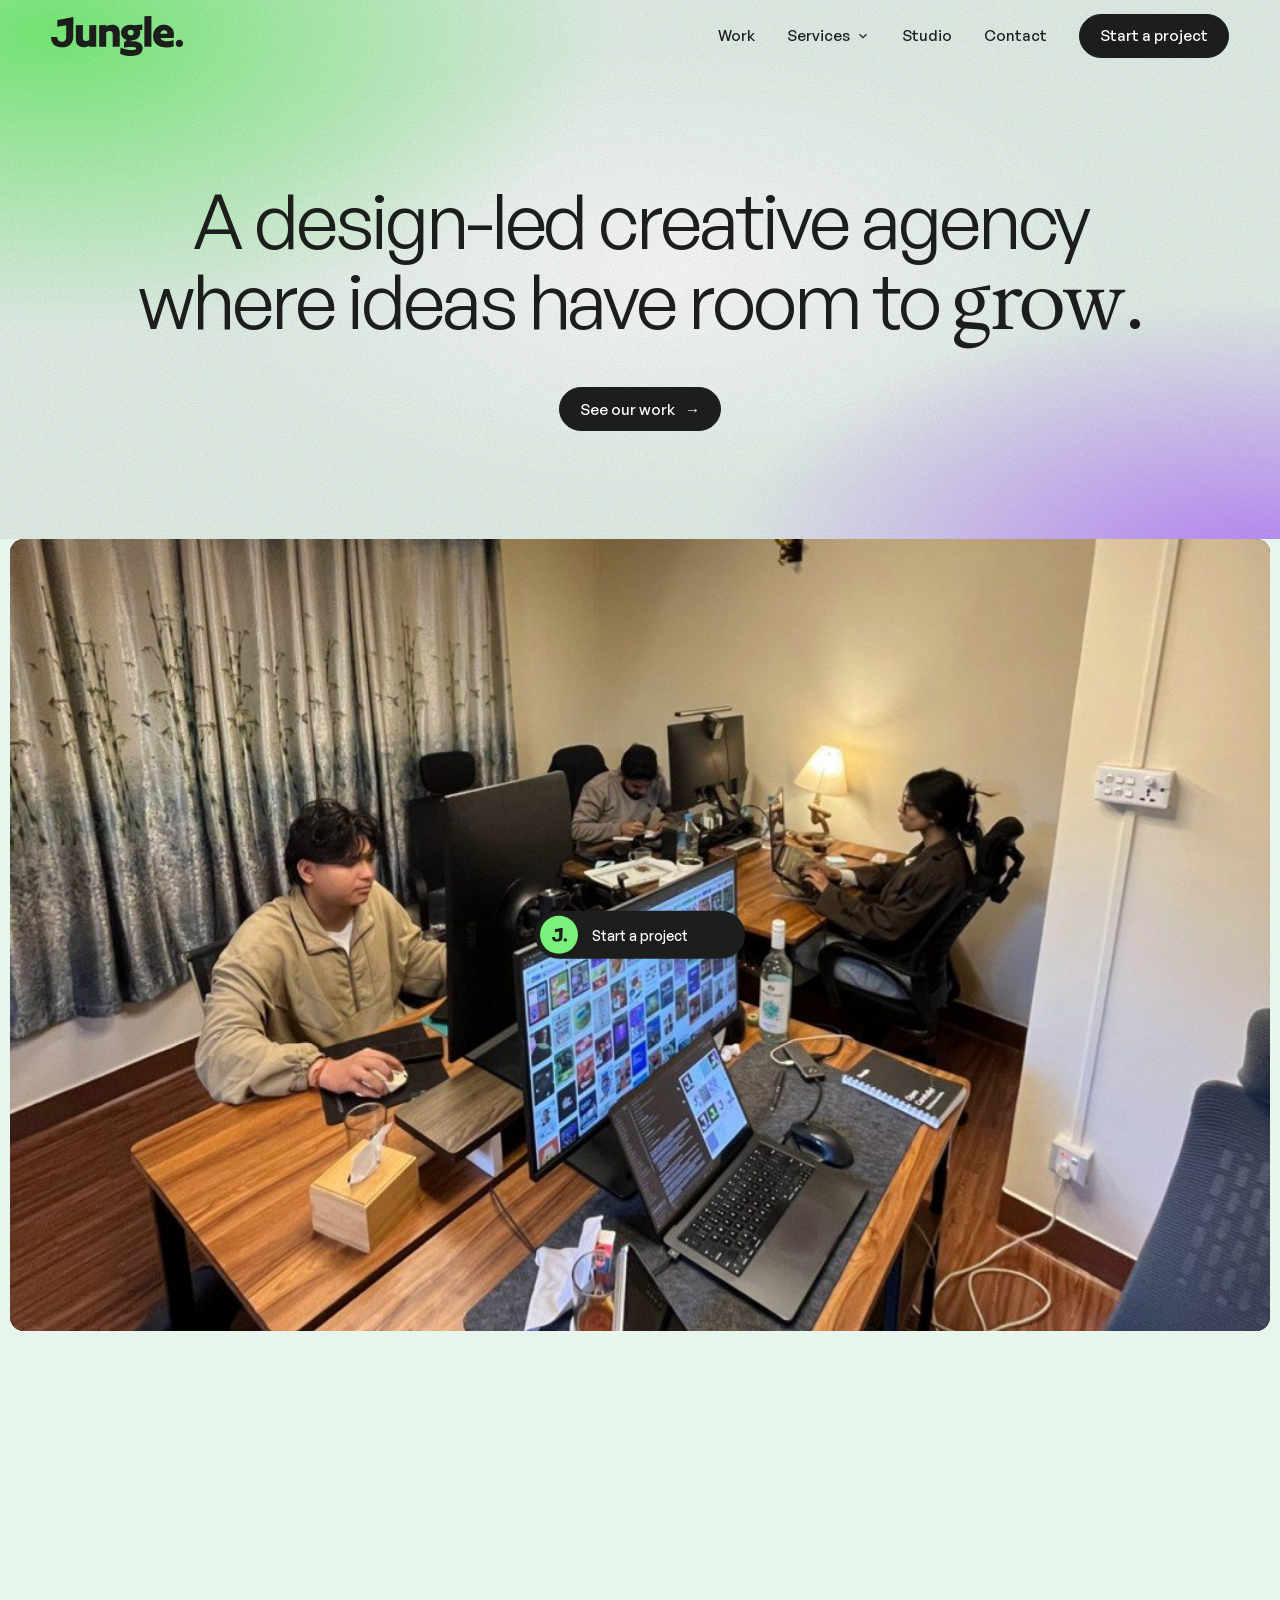
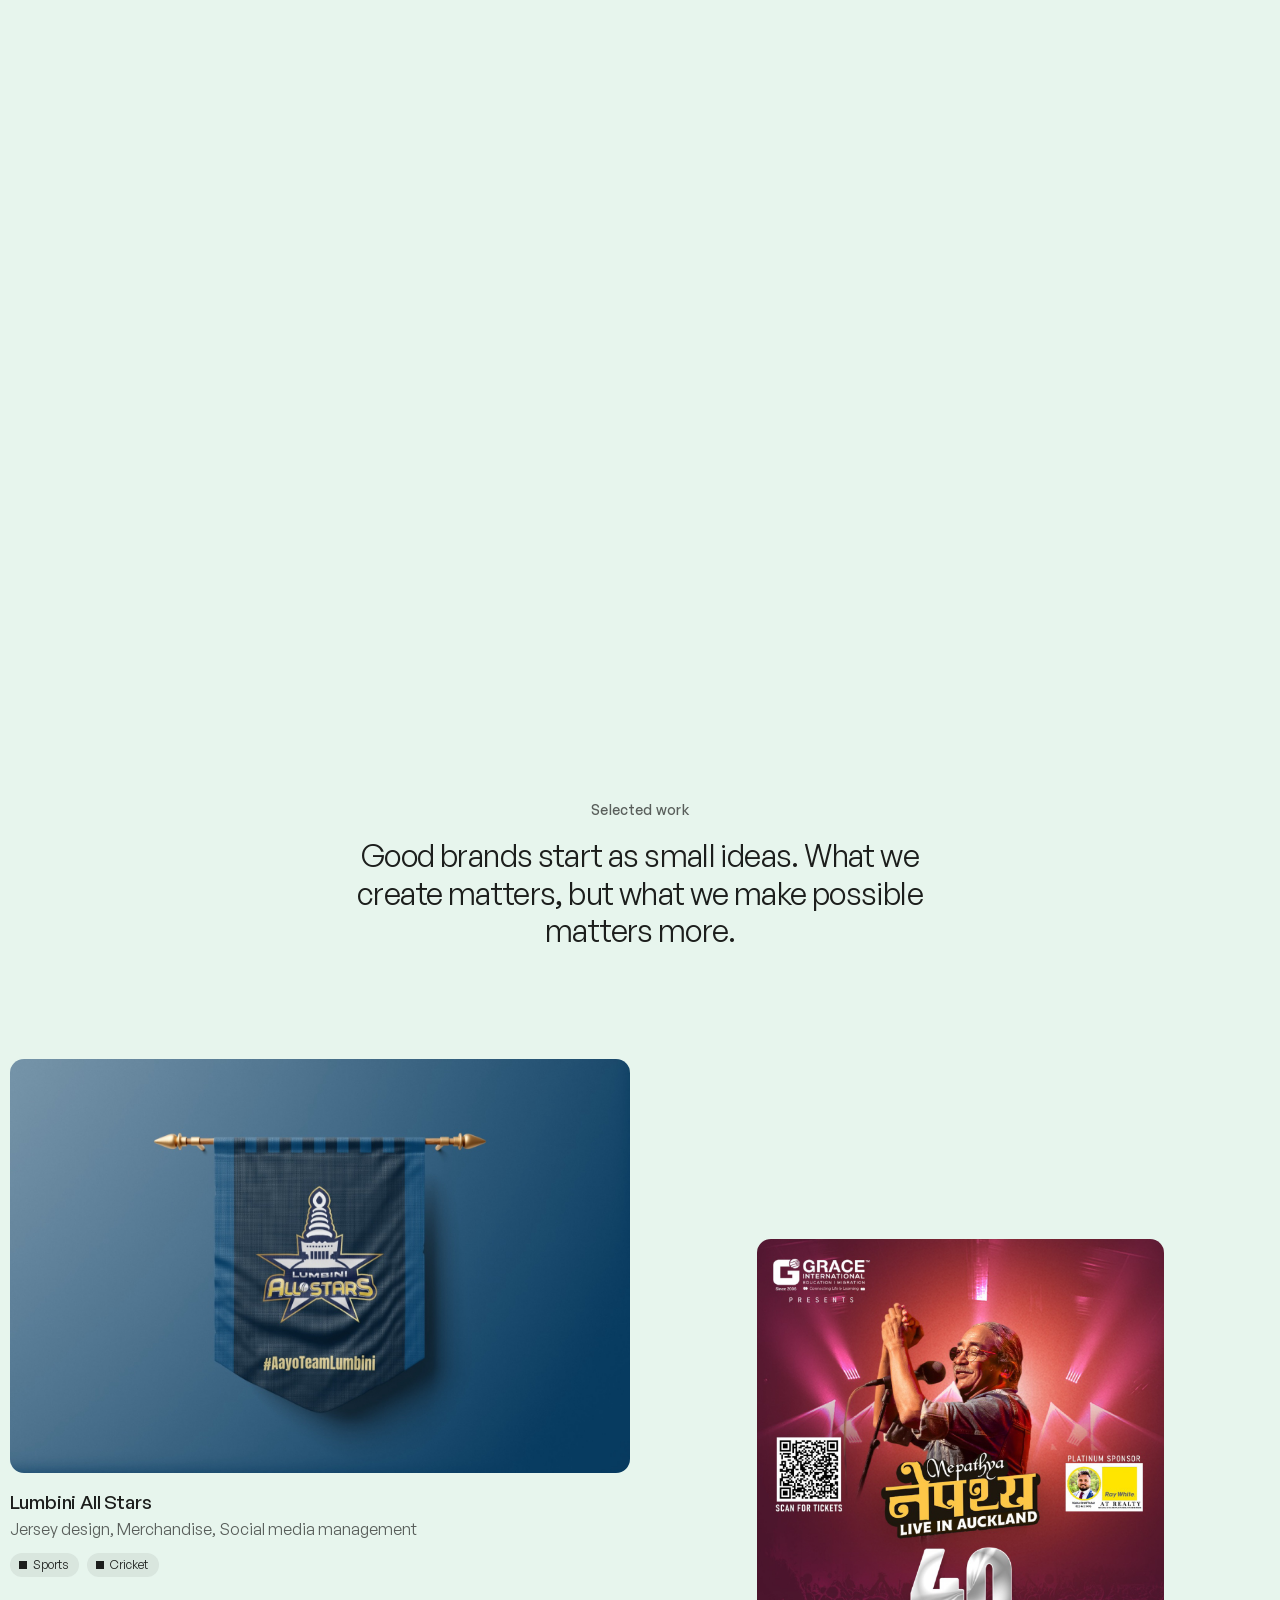
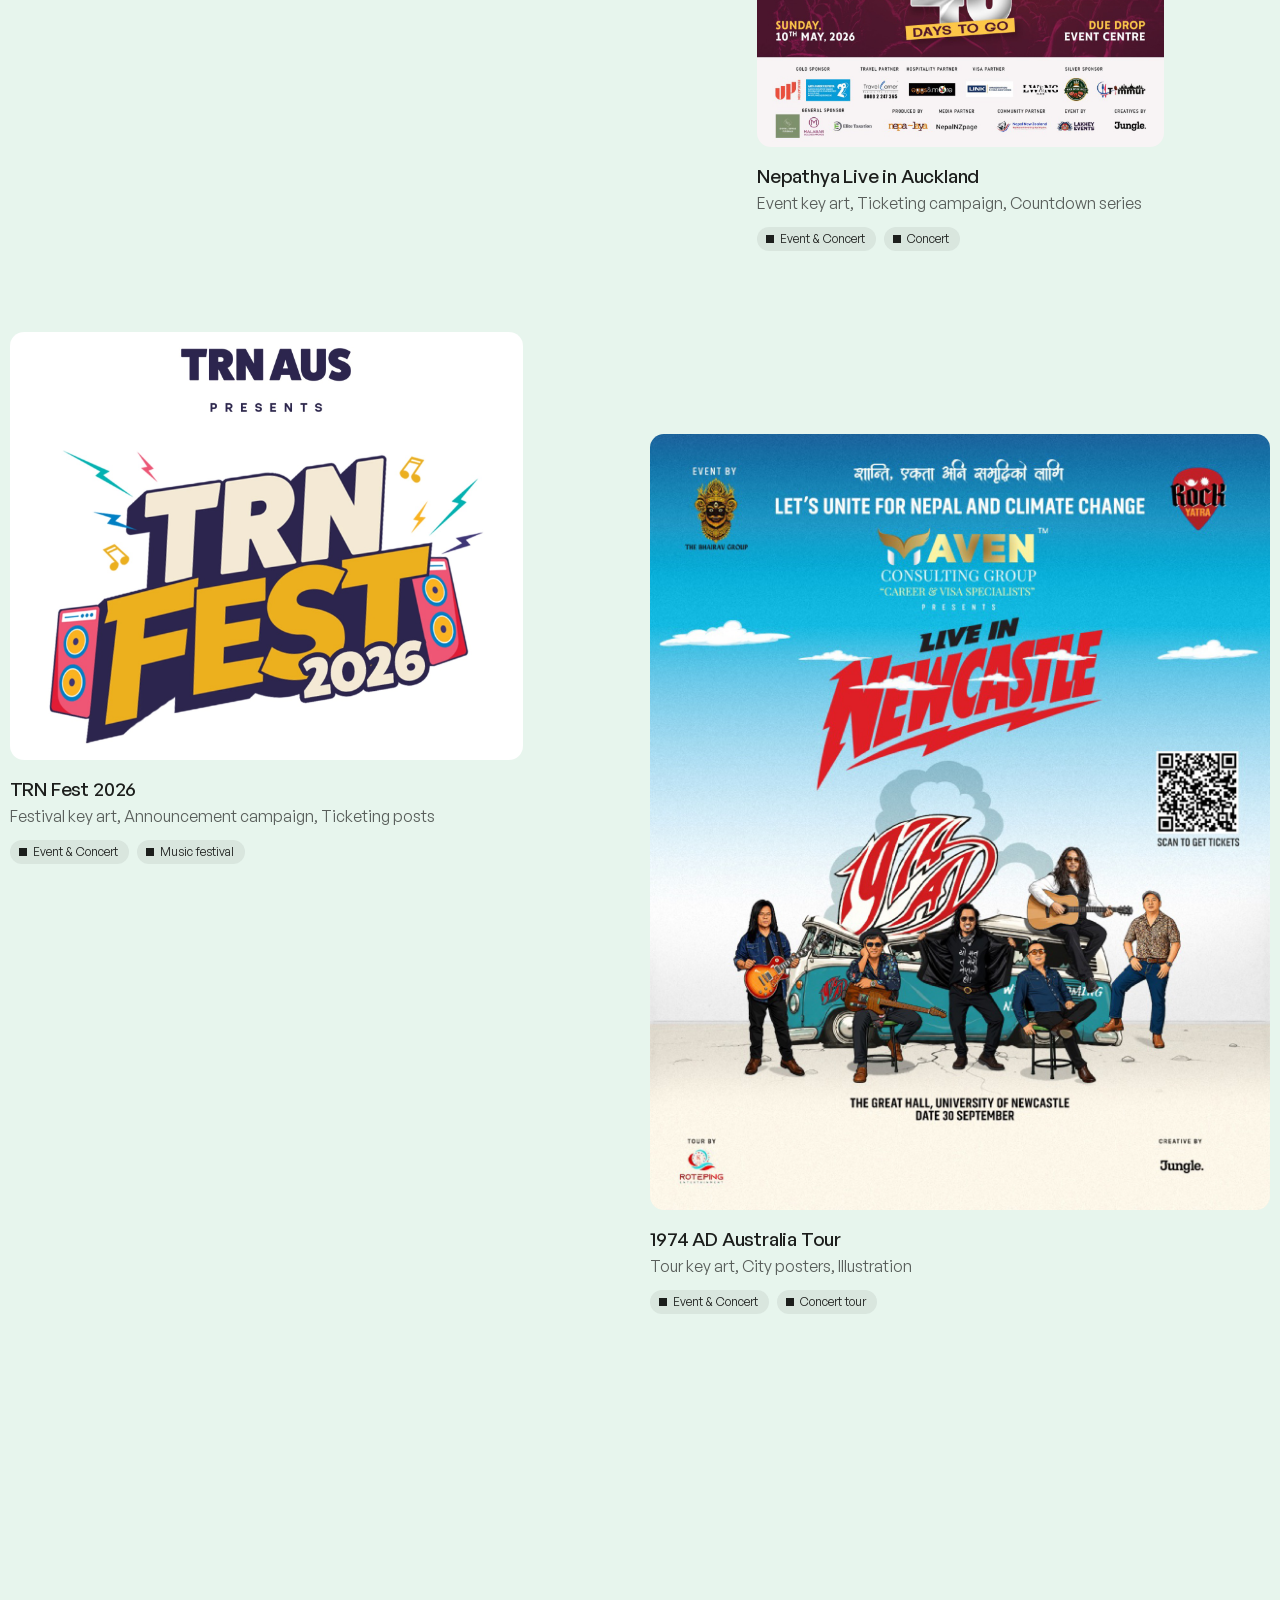
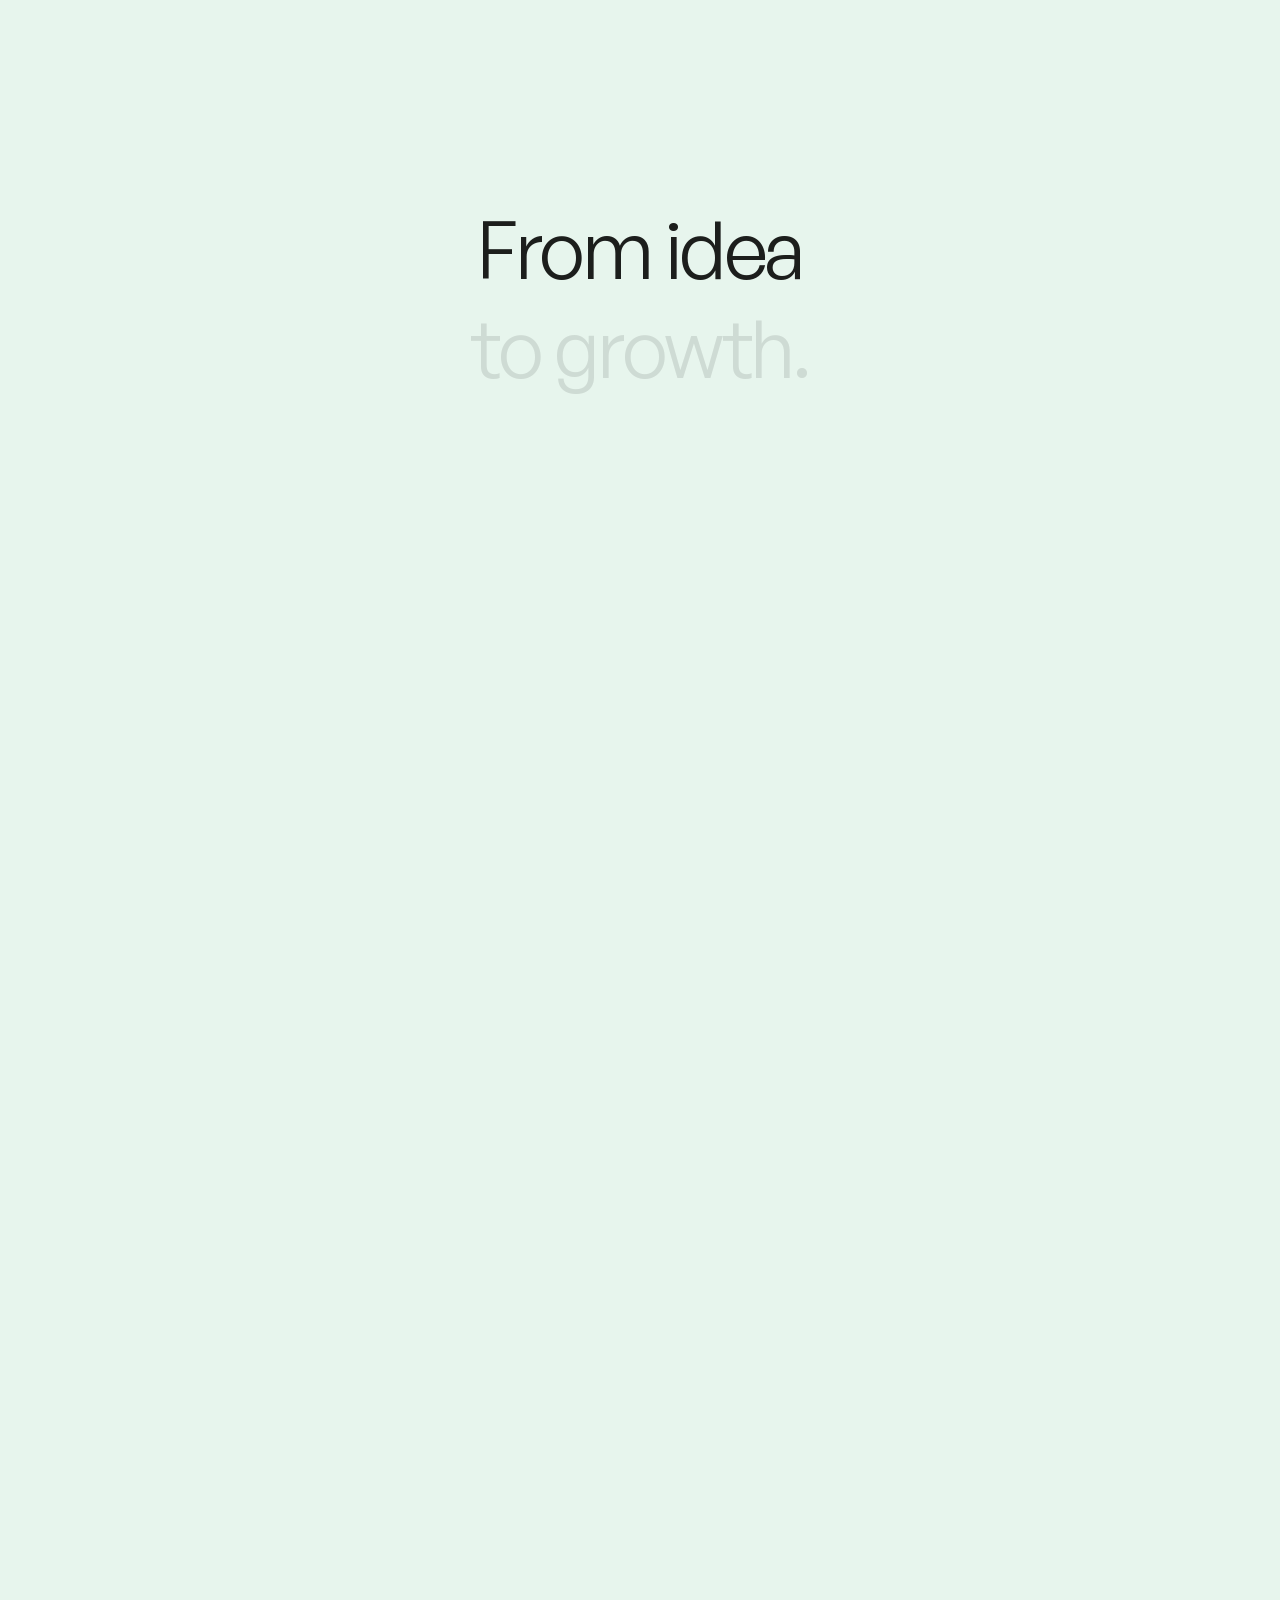
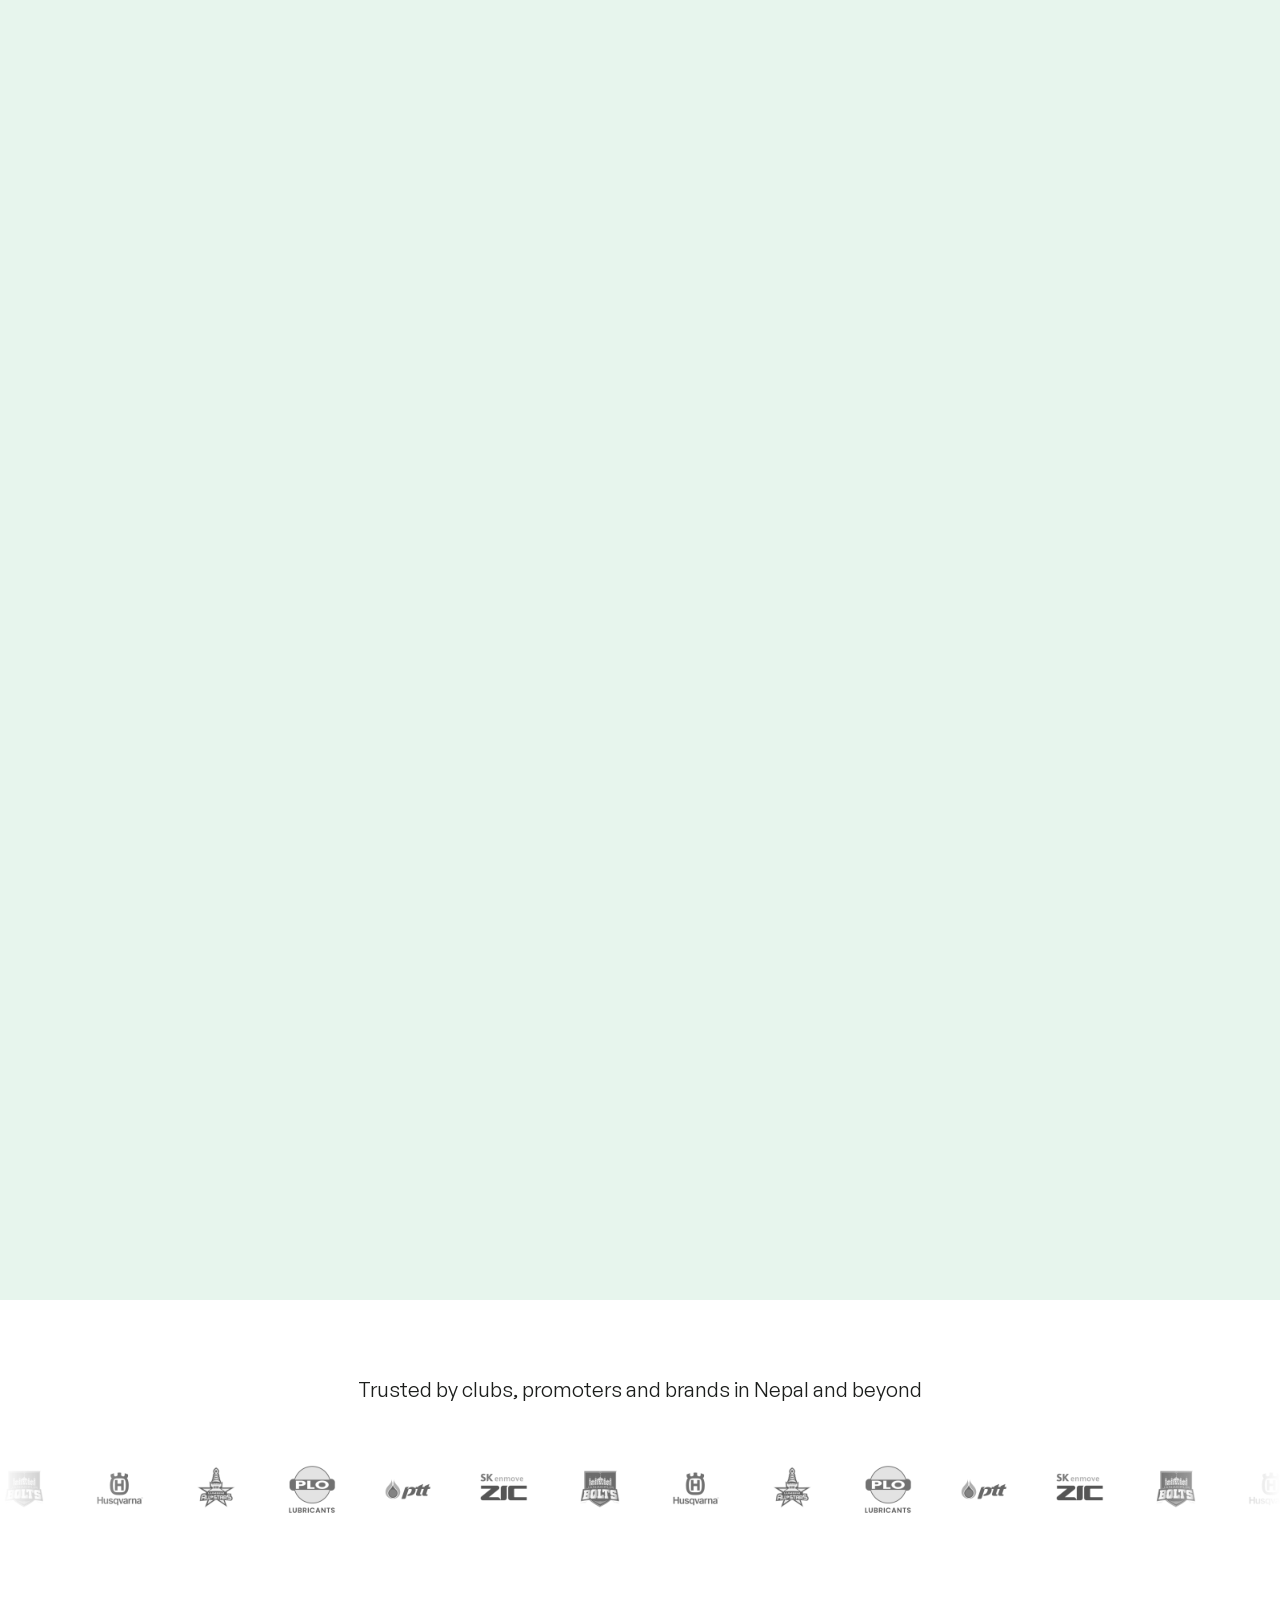
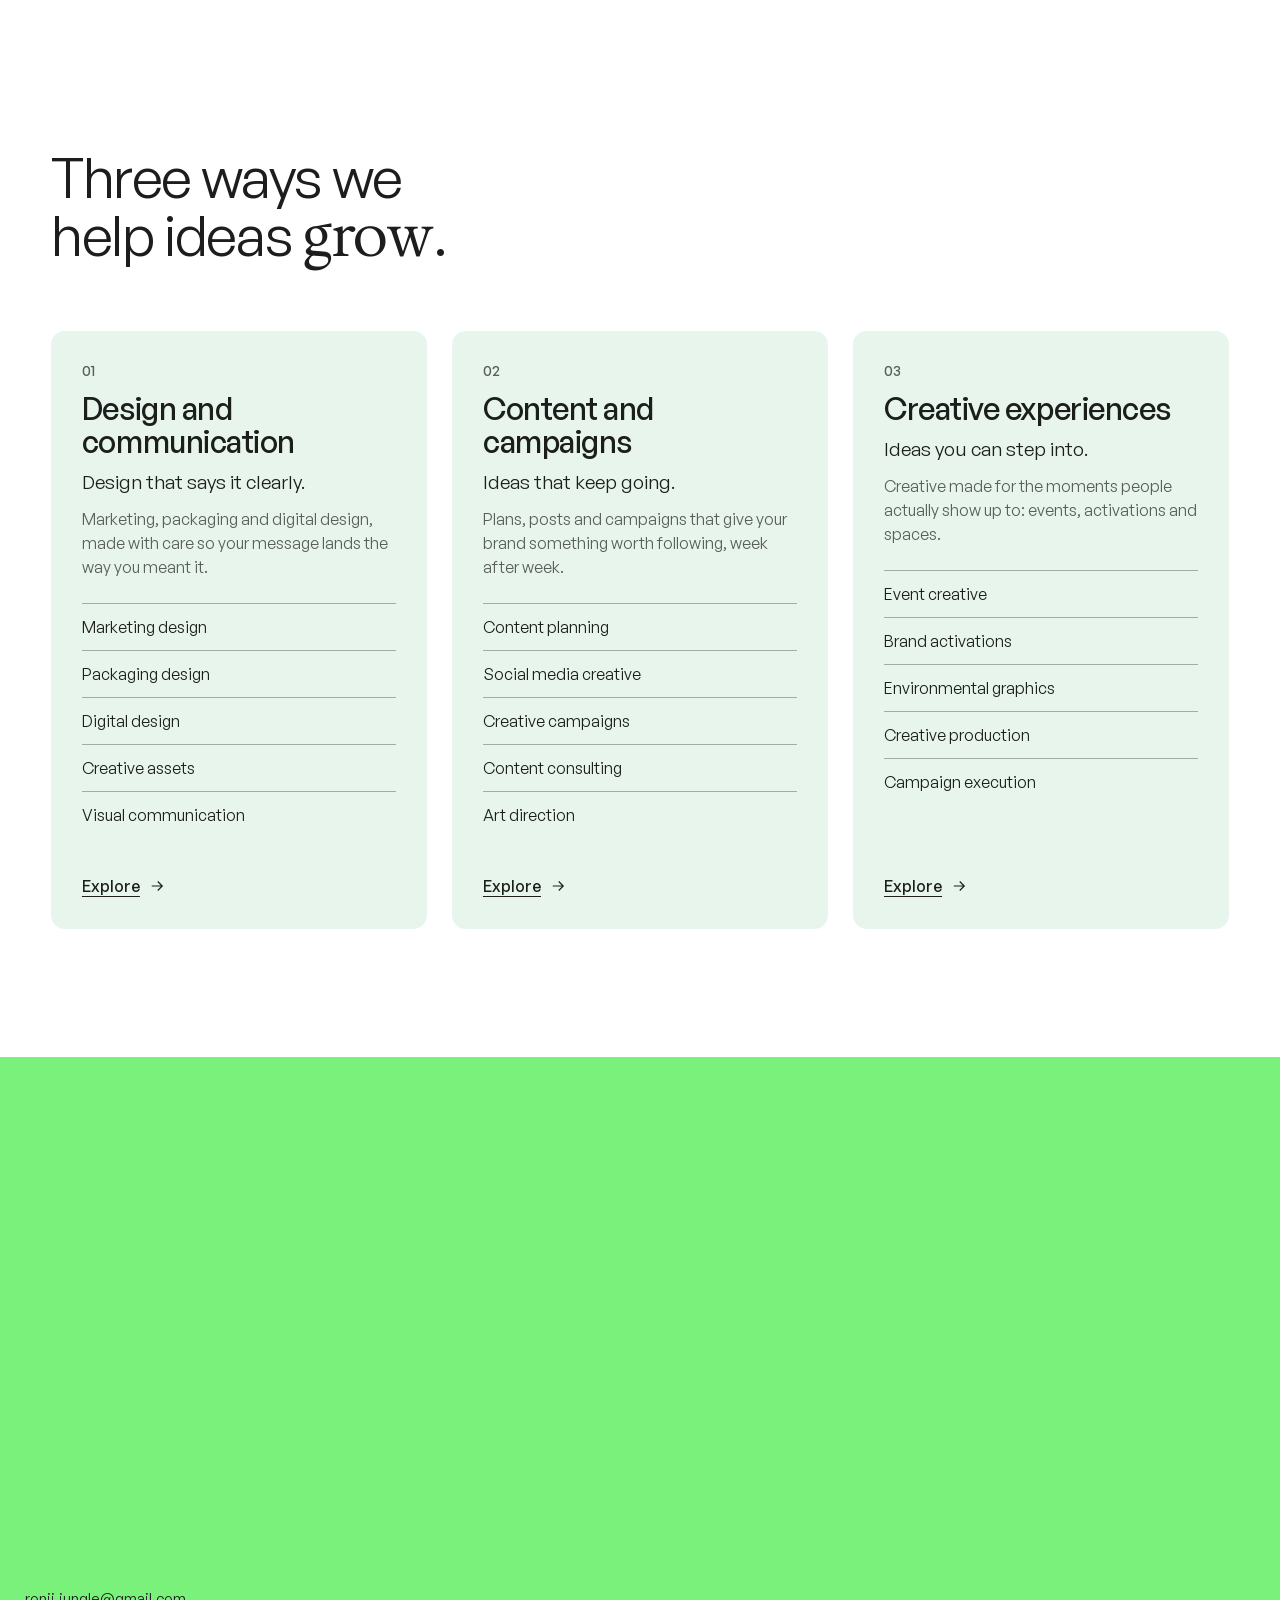
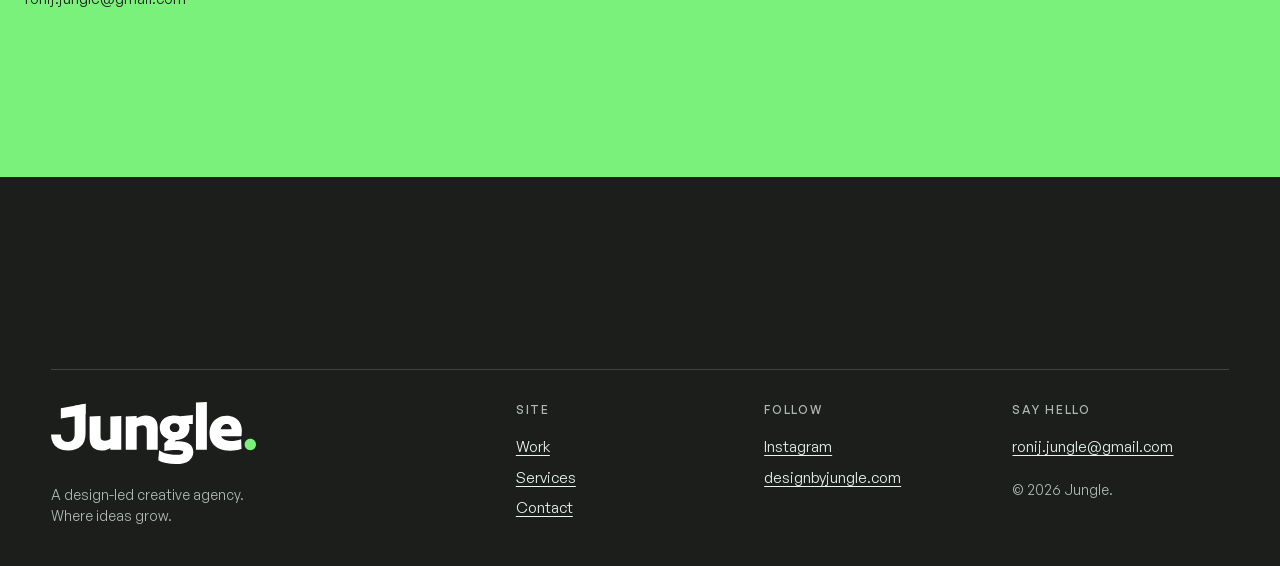
==== commit be3066ac: "Services: single page with sticky area tabs and all 15 services; old service pages redirect; remove " ====
--- a/index.html
+++ b/index.html
@@ -3,7 +3,7 @@
 <meta name="theme-color" content="#E7F5ED">
 <link rel="icon" href="assets/j-mark.svg">
 <link rel="preload" href="assets/fonts/GeneralSans-Variable.woff2" as="font" type="font/woff2" crossorigin>
-<link rel="stylesheet" href="assets/style.css?v=1795922000">
+<link rel="stylesheet" href="assets/style.css?v=1795925000">
 <title>Jungle. Your team’s creative team.</title>
 <link rel="canonical" href="https://designbyjungle.com/">
 <meta property="og:type" content="website">
@@ -15,7 +15,7 @@
 <meta name="twitter:card" content="summary_large_image">
 <script type="application/ld+json">{"@context": "https://schema.org", "@type": "Organization", "name": "Jungle", "url": "https://designbyjungle.com/", "logo": "https://designbyjungle.com/assets/j-mark.svg", "email": "ronij.jungle@gmail.com", "address": {"@type": "PostalAddress", "addressLocality": "Kathmandu", "addressCountry": "NP"}, "sameAs": ["https://instagram.com/jungledesigns"]}</script>
 <meta name="description" content="Jungle is a design-led creative agency in Kathmandu. We turn ideas into meaningful experiences through thoughtful design and creative execution.">
-<link rel="stylesheet" href="assets/home.css?v=1795922000"></head>
+<link rel="stylesheet" href="assets/home.css?v=1795925000"></head>
 <body data-page="home">
 <main>
   <!-- HERO (G08 Clearing, one Graphite button) -->
@@ -78,4 +78,4 @@
 </main>
 <a class="zh-fcta" id="zfc" href="contact.html" aria-label="Start a project"><span class="a"><img src="assets/icon-ink.svg" alt=""></span><span class="t">Start a project</span><span class="m" aria-hidden="true">→</span></a>
 
-<script src="assets/notes.js?v=1795922000"></script><script src="assets/data.js?v=1795922000"></script><script src="assets/work/manifest.js?v=1795922000"></script><script src="assets/site.js?v=1795922000"></script><script src="assets/home-scroll.js?v=1795922000"></script></body></html>
+<script src="assets/notes.js?v=1795925000"></script><script src="assets/data.js?v=1795925000"></script><script src="assets/work/manifest.js?v=1795925000"></script><script src="assets/site.js?v=1795925000"></script><script src="assets/home-scroll.js?v=1795925000"></script></body></html>
--- a/assets/home.css
+++ b/assets/home.css
@@ -587,3 +587,47 @@
 .wk-fbar .chip{background:transparent;border:0;color:var(--mw);padding:9px 16px;font-size:13px;white-space:nowrap}
 .wk-fbar .chip.on{background:var(--mw);color:var(--graphite)}
 @media(max-width:820px){.wk-list{grid-template-columns:1fr}.wk-card:nth-of-type(n){width:100%;margin-top:0}.wk-fbar{left:12px;right:12px;overflow-x:auto}.wk-fbar .chips{justify-content:flex-start}}
+
+/* Work thumbnails: no cropping, natural shape */
+.wk-card .wk-im,.wk-card:nth-of-type(n) .wk-im{aspect-ratio:auto;background:transparent}
+.wk-im .art{position:static}
+.wk-im img,.wk-im .art img{height:auto;object-fit:contain;display:block;width:100%}
+.wk-card:nth-of-type(n){width:100%}
+.wk-card.tall{width:72%}
+.wk-card.sq{width:86%}
+.wk-card:nth-of-type(4n+2),.wk-card:nth-of-type(4n+3){justify-self:end}
+.wk-list{row-gap:clamp(64px,8vw,140px)}
+@media(max-width:820px){.wk-card.tall,.wk-card.sq{width:100%}}
+.wk-card:not(.tall):not(.wide):not(.sq) .wk-im{aspect-ratio:4/3;background:var(--panel)}
+
+/* Services one-pager */
+.sx-hero .lead{margin-top:20px;max-width:34em}
+.sx-bar{position:sticky;top:var(--navh,72px);z-index:20;background:var(--mw);border-block:1px solid var(--line-2)}
+.sx-tabs{display:flex;gap:4px;padding:10px var(--gut);overflow-x:auto}
+.sx-tabs a{display:flex;gap:10px;align-items:center;padding:10px 18px;border-radius:999px;white-space:nowrap;font-size:15px;transition:background .25s,color .25s}
+.sx-tabs a span{font-size:12px;opacity:.6}
+.sx-tabs a:hover{background:rgba(28,30,28,.06)}
+.sx-tabs a.on{background:var(--graphite);color:var(--mw)}
+.sx-area{display:grid;grid-template-columns:minmax(0,4fr) minmax(0,8fr);gap:clamp(28px,5vw,96px);padding-block:clamp(64px,8vw,128px);border-bottom:1px solid var(--line-2);scroll-margin-top:130px}
+.sx-side{position:sticky;top:150px;align-self:start;display:grid;gap:14px;justify-items:start}
+.sx-h{font-weight:400;font-size:clamp(34px,4vw,64px);letter-spacing:-.035em;line-height:1}
+.sx-v{font-size:clamp(18px,1.4vw,22px)}
+.sx-p{color:var(--fg2);max-width:28em;line-height:1.55;margin-bottom:10px}
+.sx-list{list-style:none;margin:0;padding:0;border-top:1px solid var(--line-2)}
+.sx-list>li{display:grid;grid-template-columns:48px 1fr;gap:18px;padding:26px 0;border-bottom:1px solid var(--line-2);scroll-margin-top:140px;transition:background .6s}
+.sx-list>li.flash{background:rgba(122,241,122,.25)}
+.sx-ic{width:44px;height:44px;border-radius:12px;display:grid;place-items:center;background:var(--mint)}
+.mh-i-li .sx-ic{background:var(--graphite);color:var(--mint)}.mh-m-li .sx-ic{background:var(--lav)}
+.sx-ic svg{width:22px;height:22px}
+.sx-list h3{font-weight:500;font-size:clamp(20px,1.7vw,26px);letter-spacing:-.02em}
+.sx-list p{color:var(--fg2);margin-top:4px}
+.sx-gets{list-style:none;padding:0;margin:14px 0 0;display:flex;flex-wrap:wrap;gap:8px}
+.sx-gets li{font-size:13px;padding:6px 12px;border-radius:999px;background:rgba(28,30,28,.06)}
+.sx-wl{margin-top:40px}
+.sx-work{display:grid;grid-template-columns:1fr 1fr;gap:18px;margin-top:14px}
+.sx-work a{display:block}.sx-wim{border-radius:var(--r);overflow:hidden;aspect-ratio:4/3;background:var(--panel)}
+.sx-wim img{width:100%;height:100%;object-fit:cover;transition:transform .8s var(--ease)}
+.sx-work a:hover img{transform:scale(1.04)}
+.sx-work span{display:block;margin-top:10px;font-size:15px}
+.sx-end{display:grid;gap:18px;justify-items:start}.sx-end h2{font-weight:400;font-size:clamp(34px,5vw,80px);letter-spacing:-.035em;line-height:1}
+@media(max-width:820px){.sx-area{grid-template-columns:1fr}.sx-side{position:static}.sx-work{grid-template-columns:1fr}.sx-tabs a{padding:8px 14px;font-size:14px}}
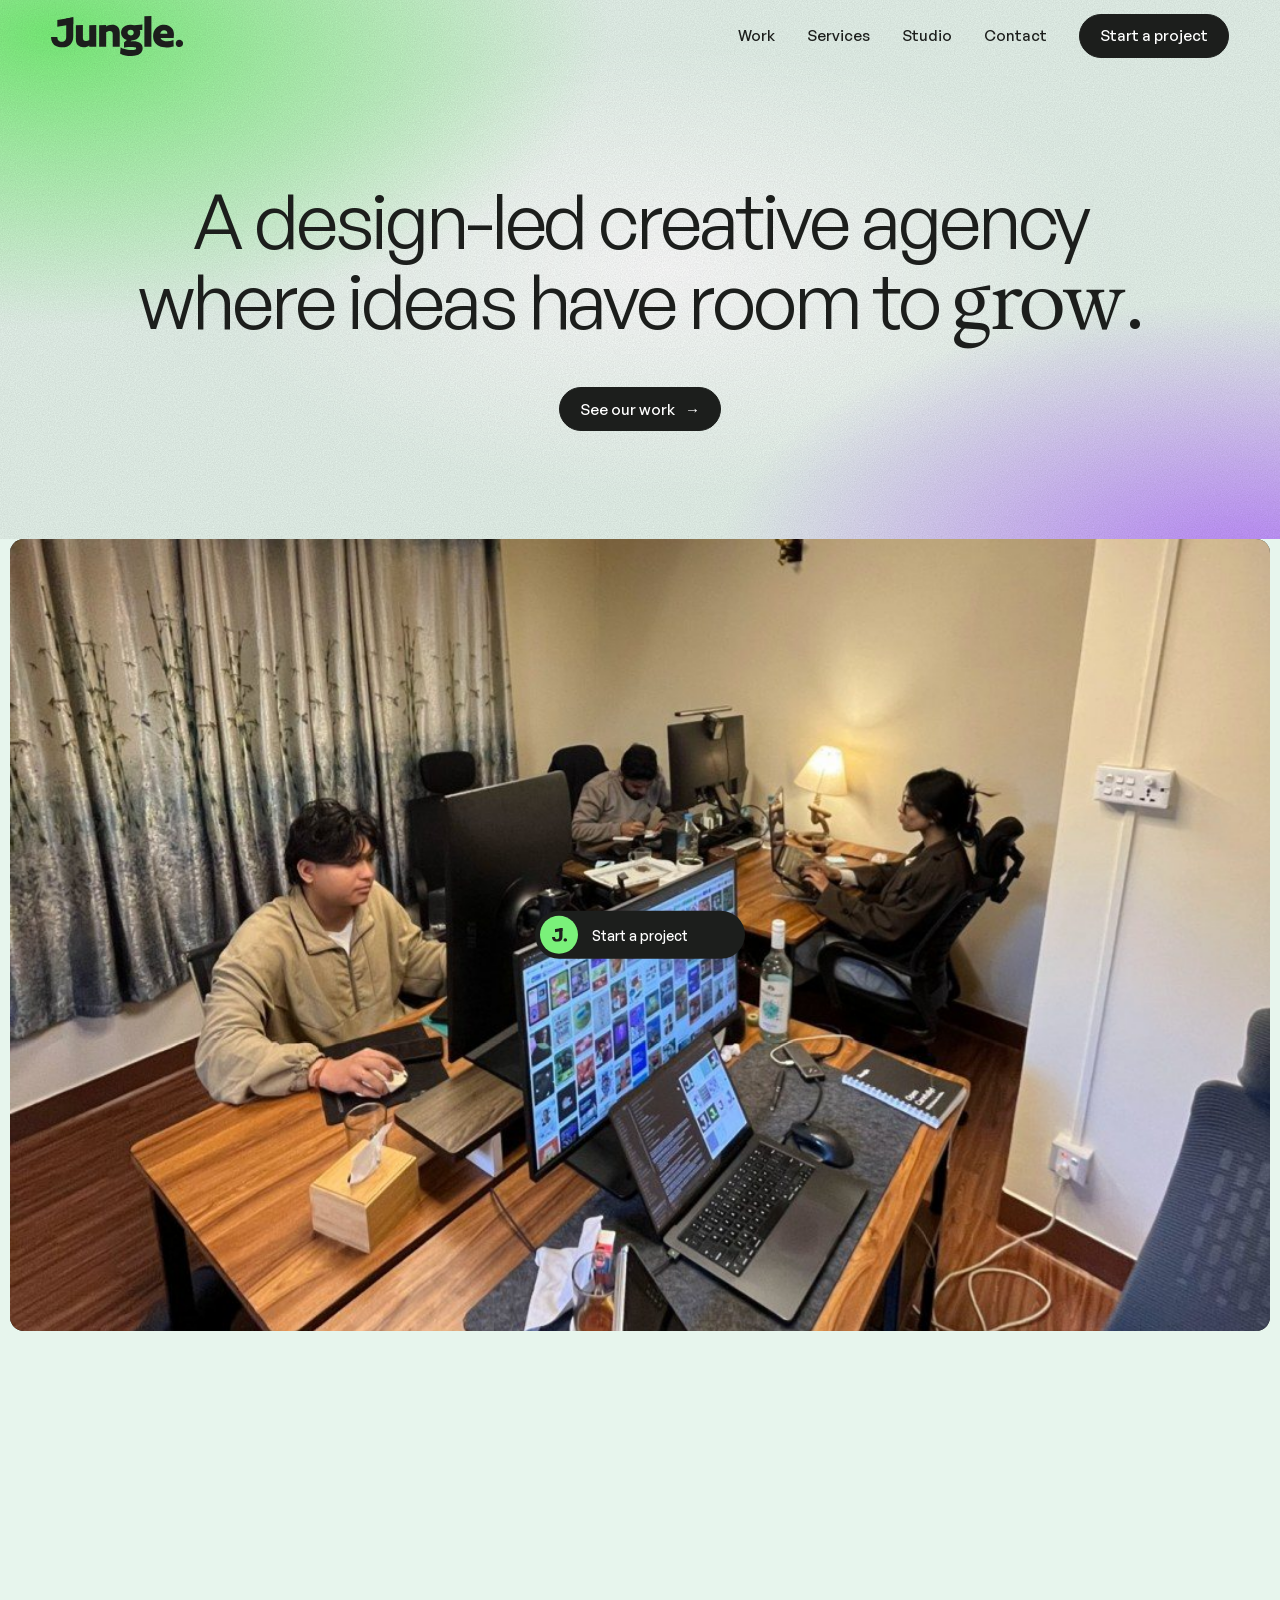
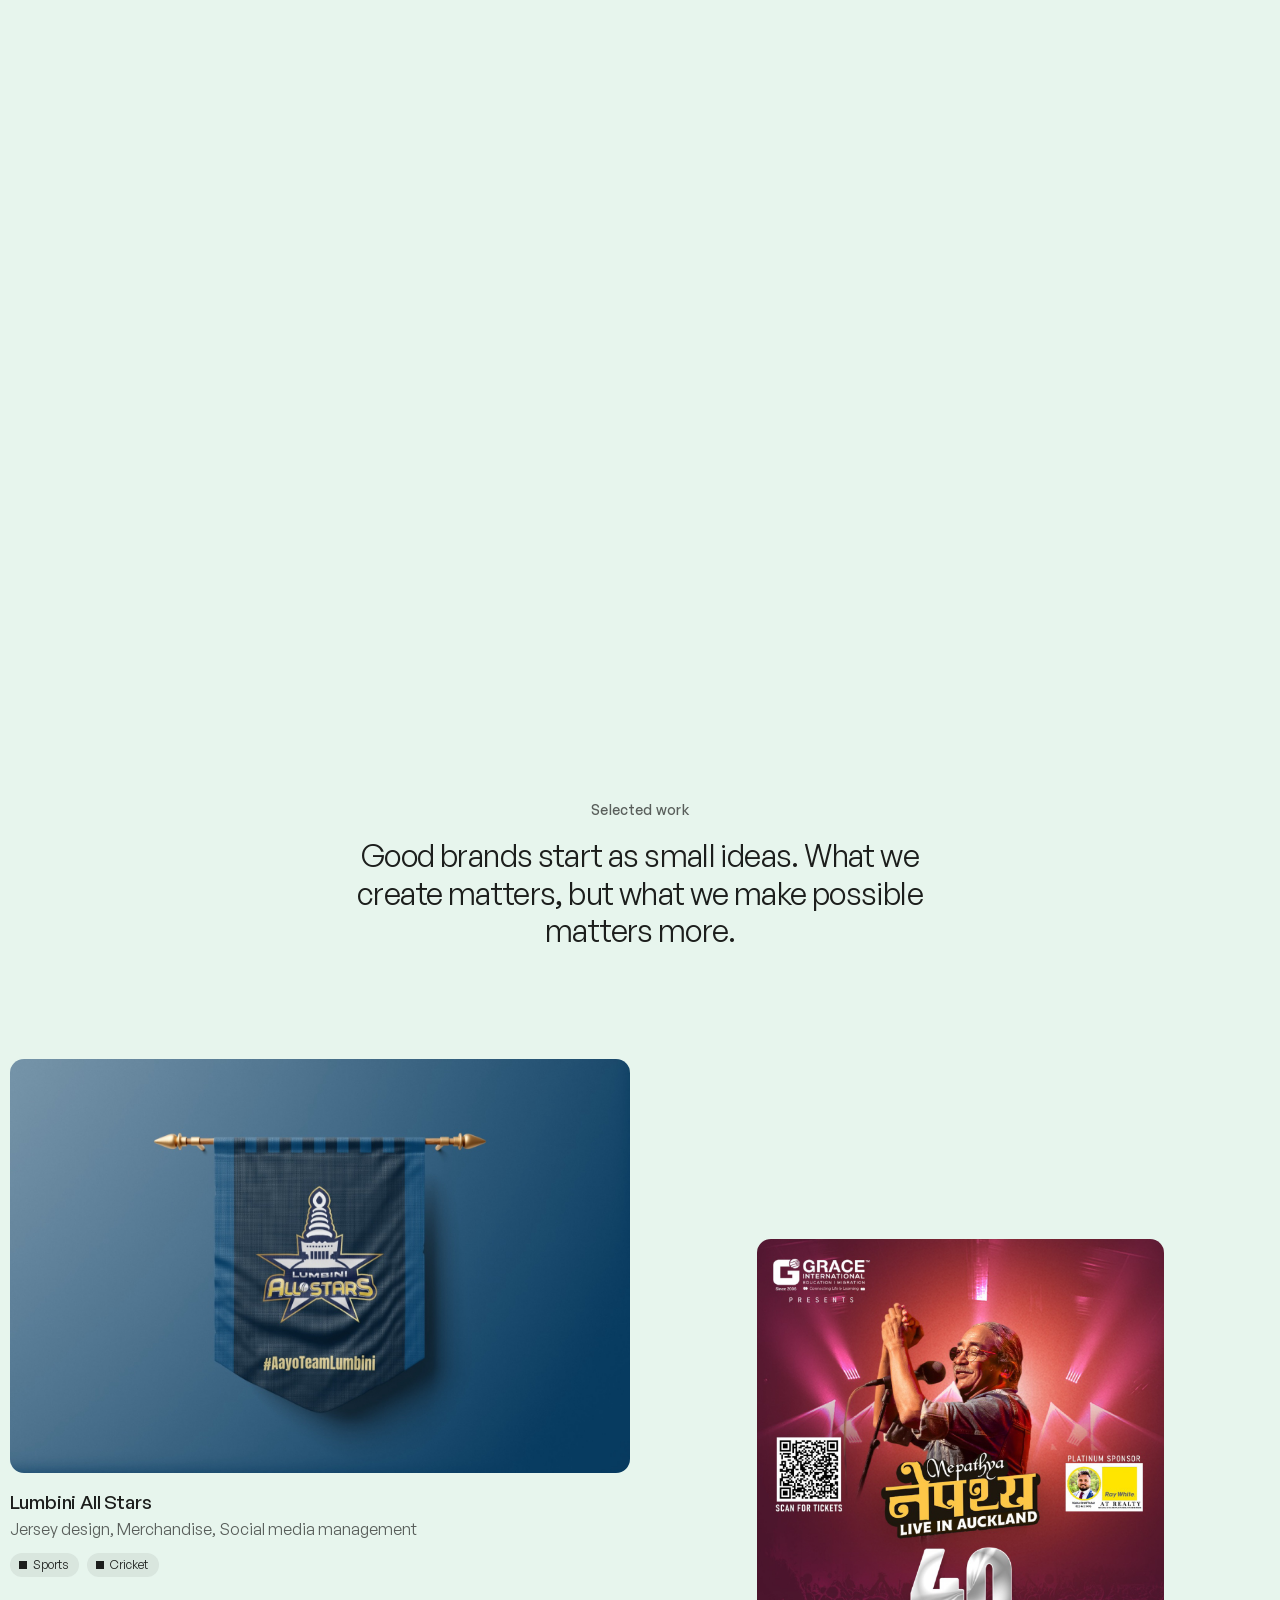
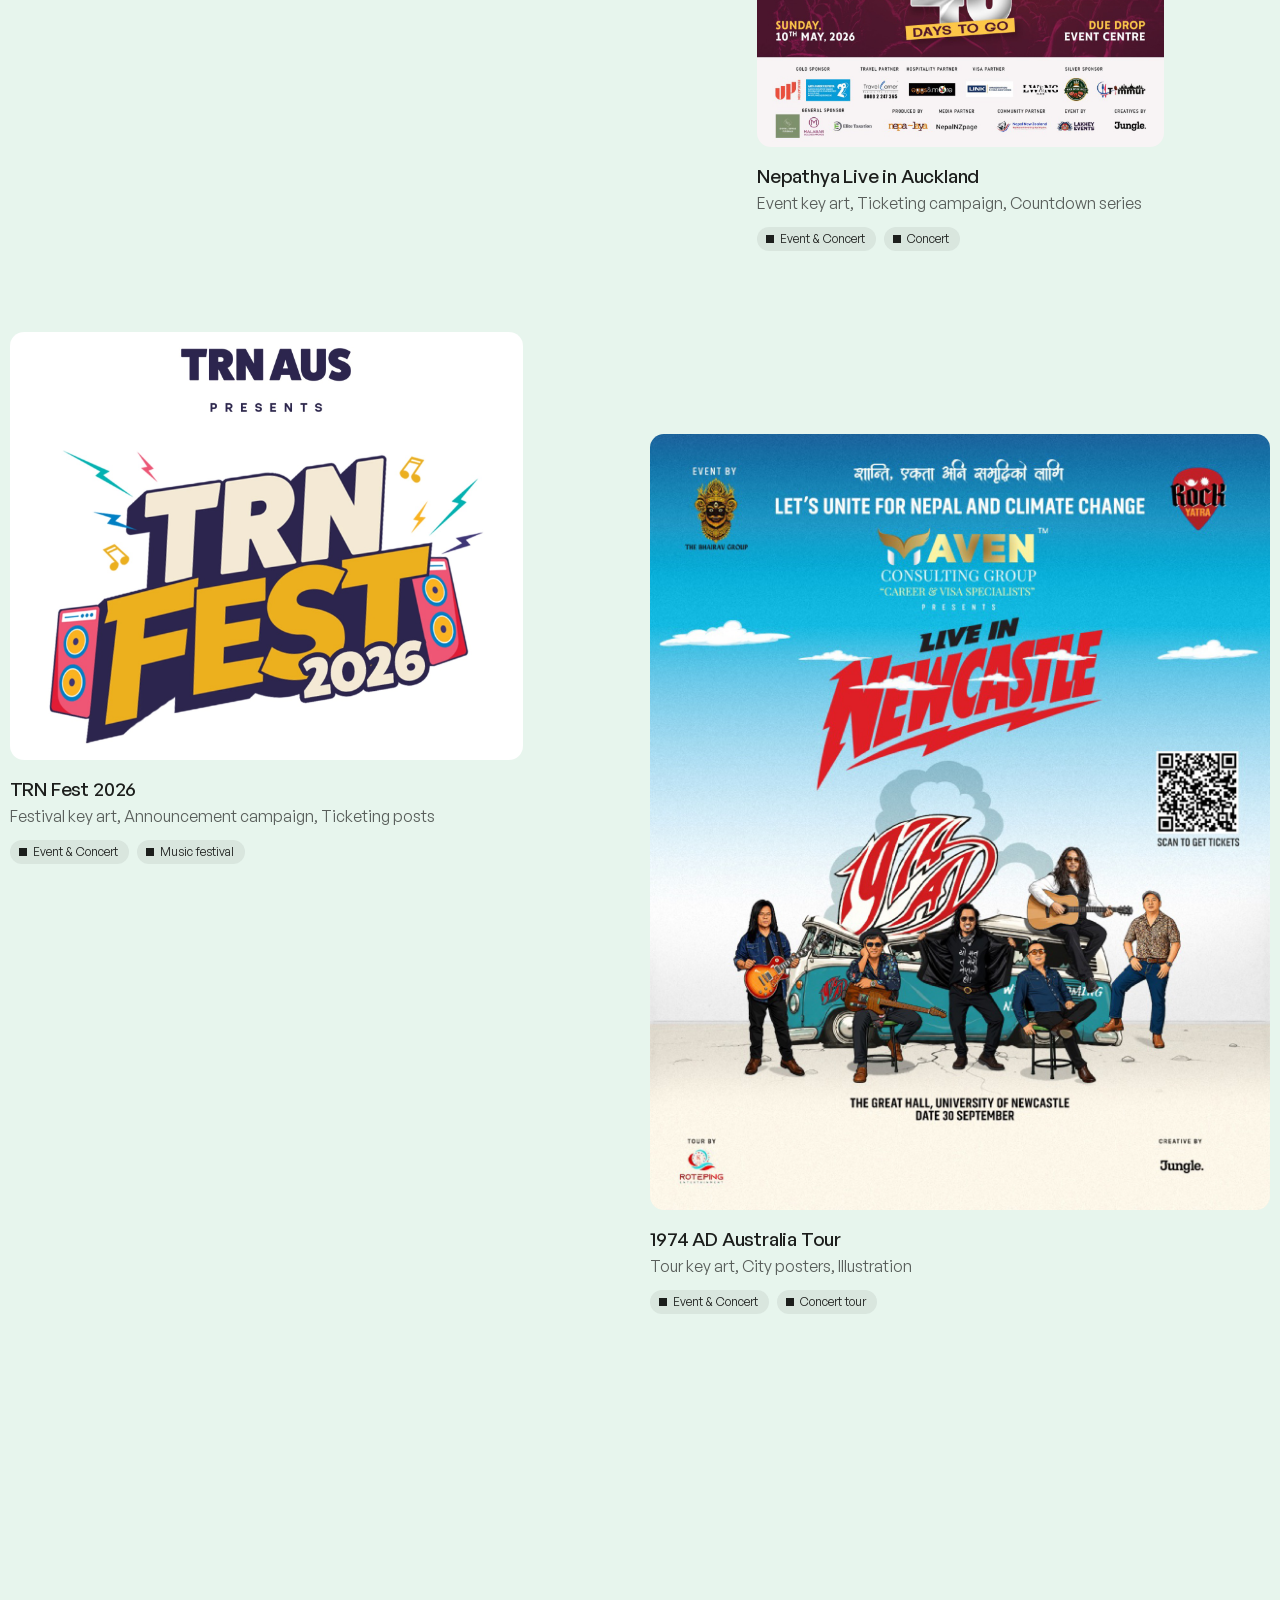
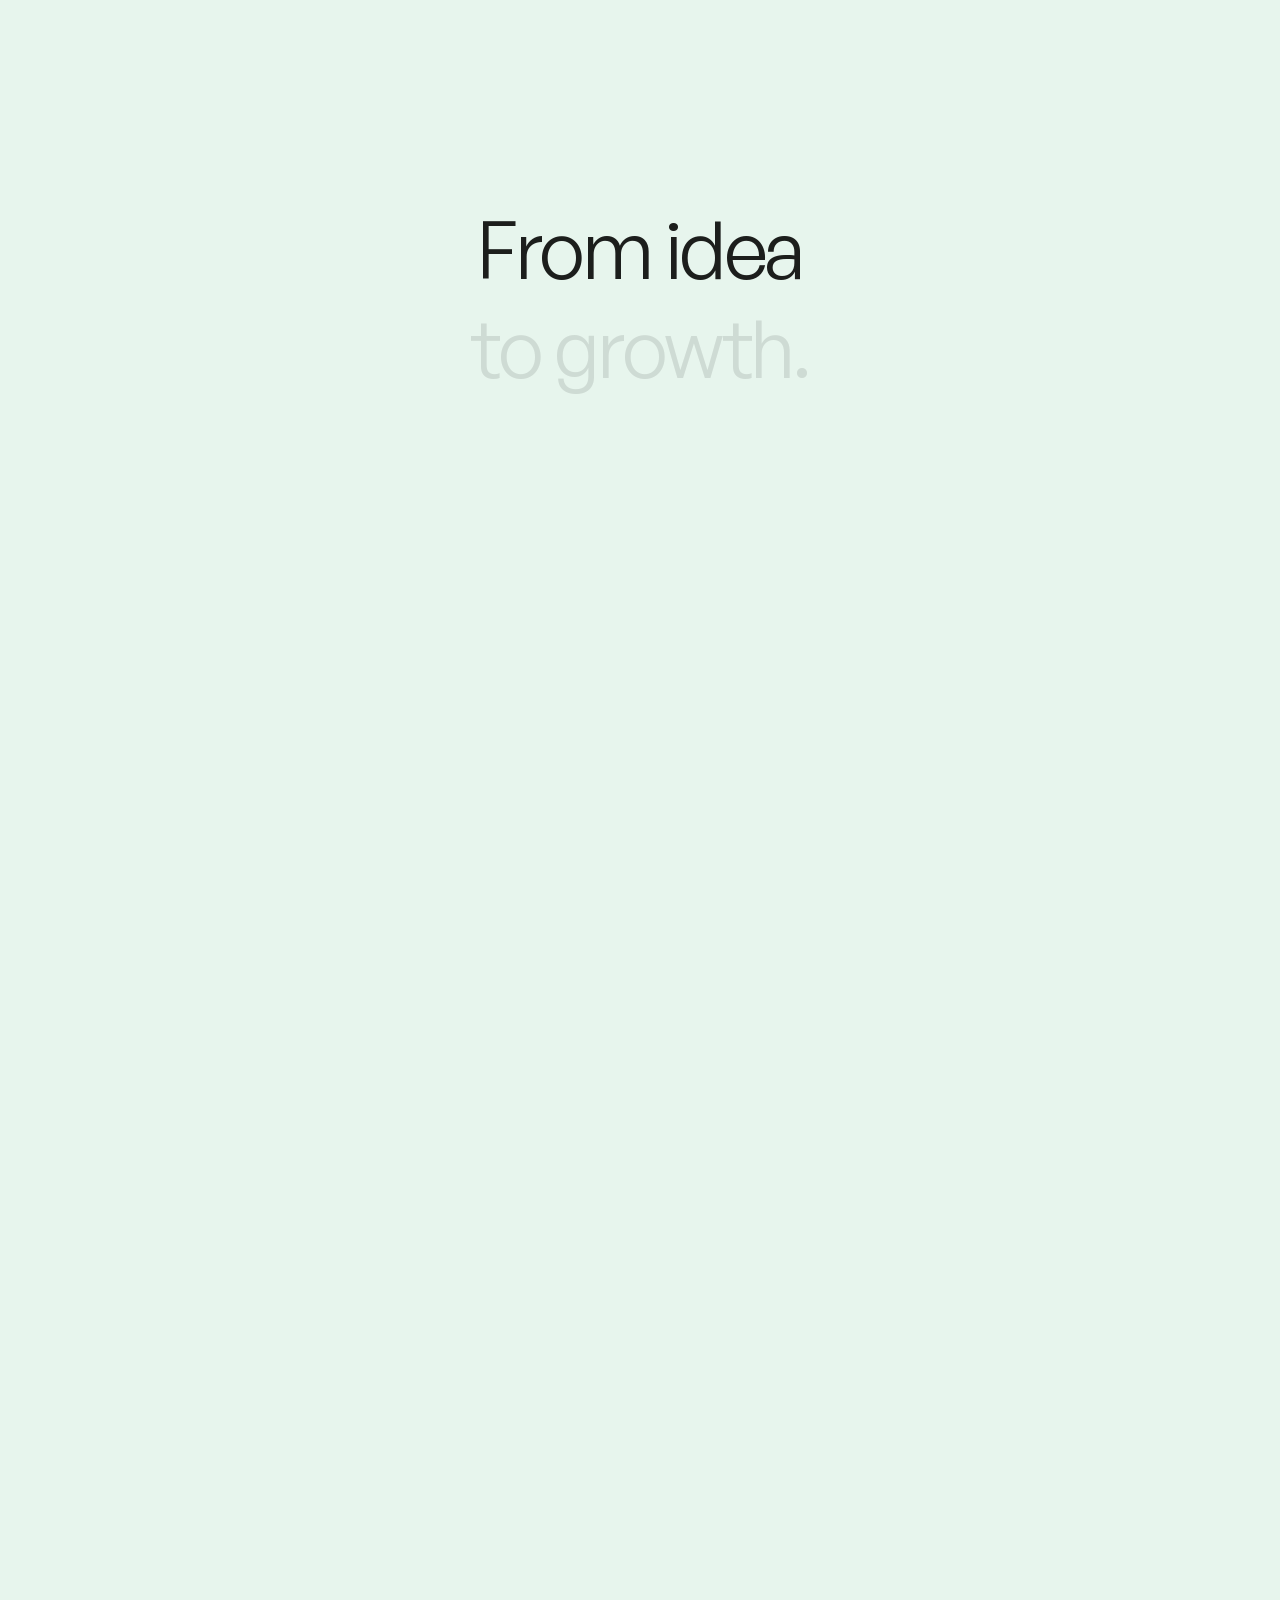
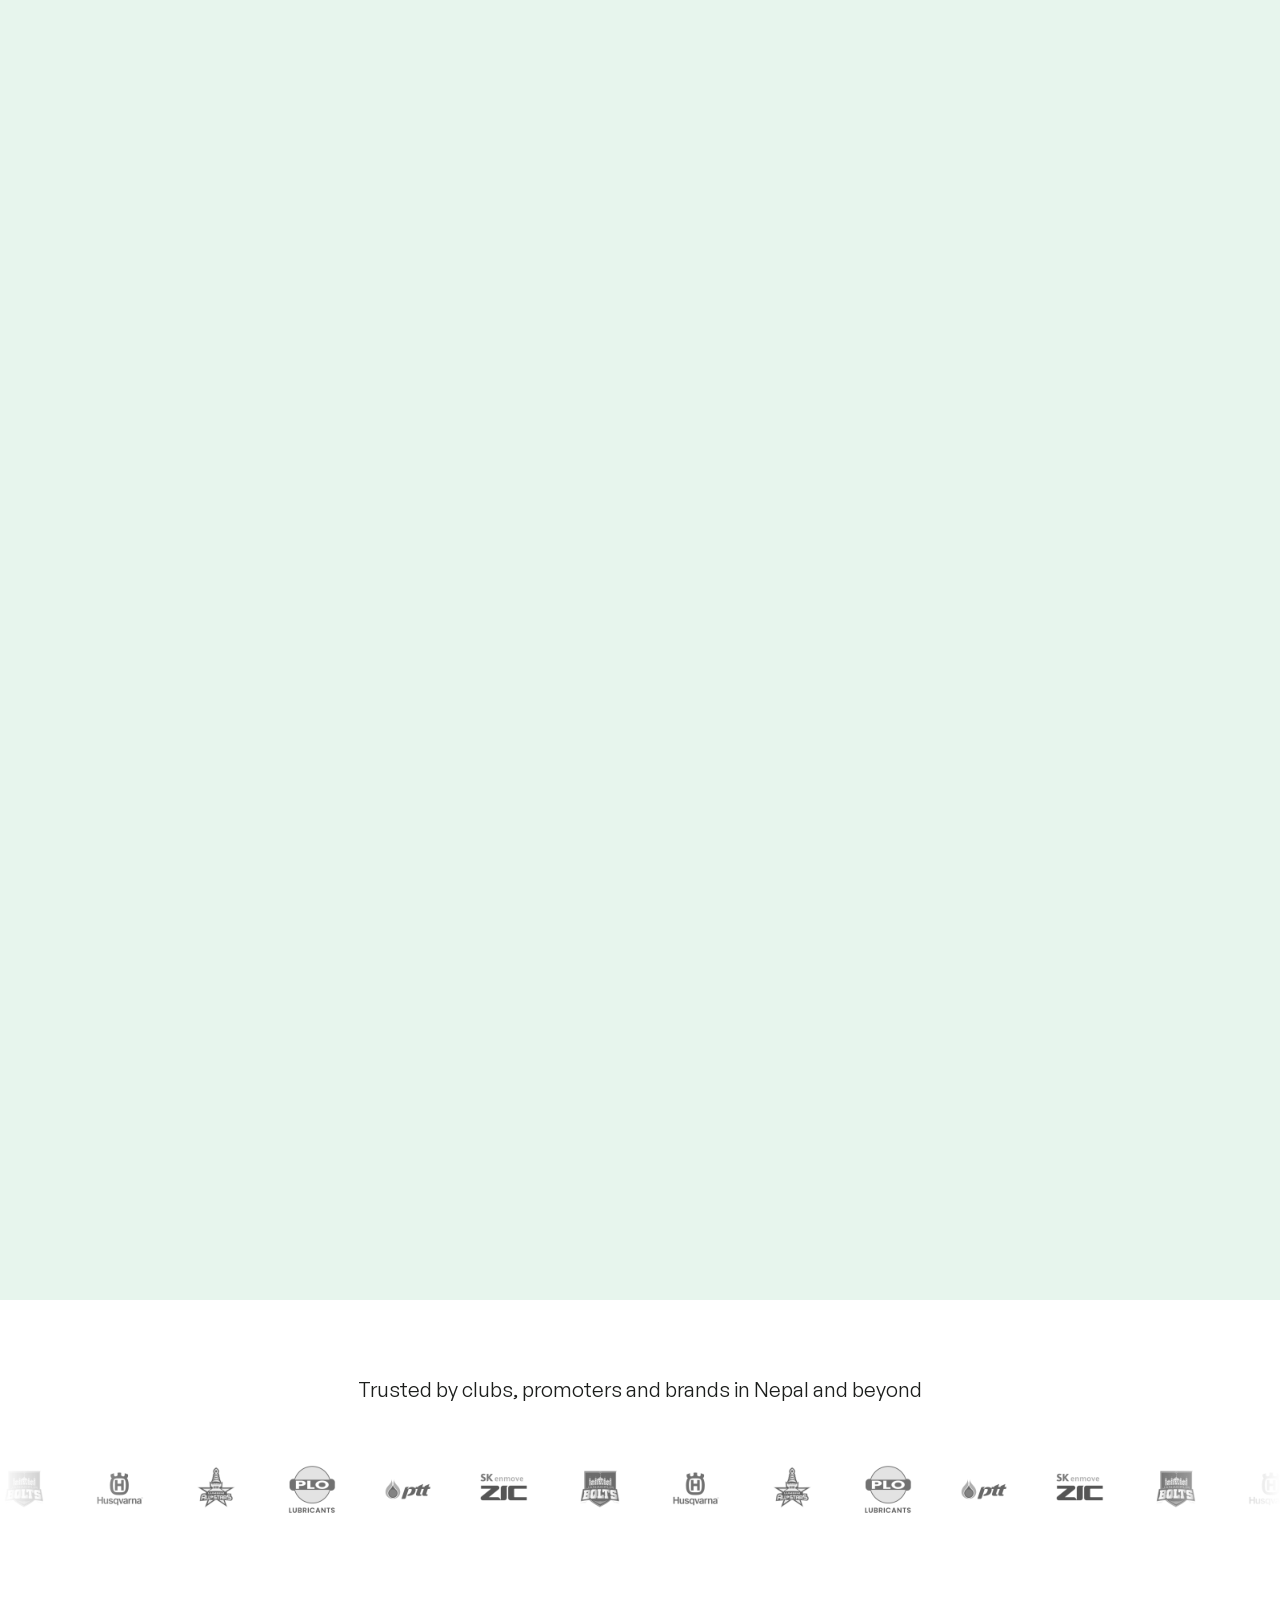
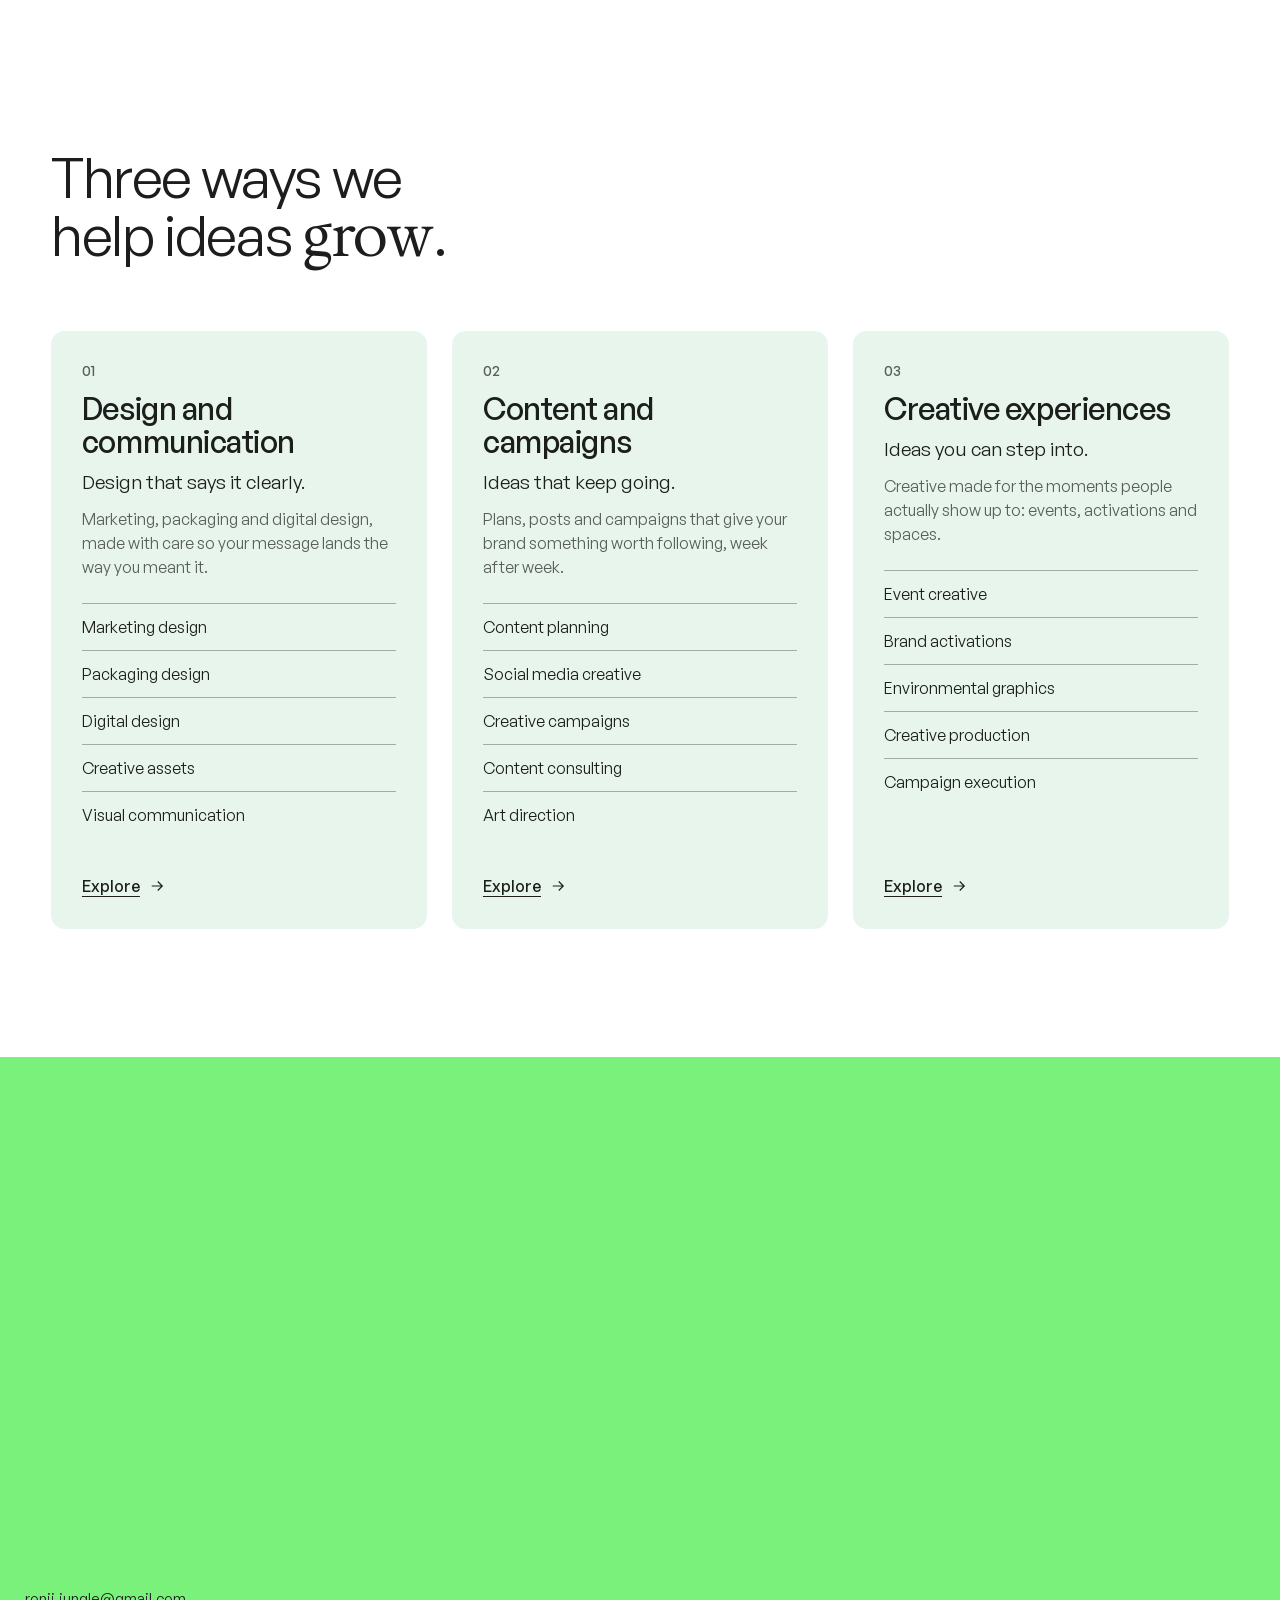
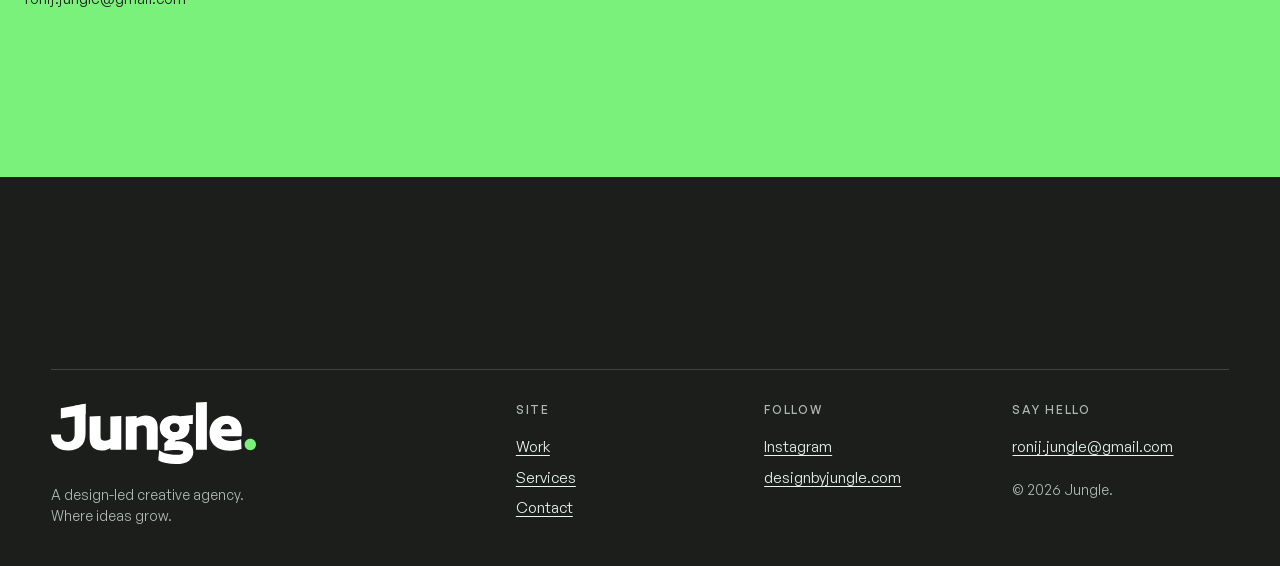
==== commit efcf3a88: "Nav: Services is a plain link to the one-page Services, no dropdown Co-Authored-By: Claude Opus 5.5 " ====
--- a/index.html
+++ b/index.html
@@ -3,7 +3,7 @@
 <meta name="theme-color" content="#E7F5ED">
 <link rel="icon" href="assets/j-mark.svg">
 <link rel="preload" href="assets/fonts/GeneralSans-Variable.woff2" as="font" type="font/woff2" crossorigin>
-<link rel="stylesheet" href="assets/style.css?v=1795925000">
+<link rel="stylesheet" href="assets/style.css?v=1795926000">
 <title>Jungle. Your team’s creative team.</title>
 <link rel="canonical" href="https://designbyjungle.com/">
 <meta property="og:type" content="website">
@@ -15,7 +15,7 @@
 <meta name="twitter:card" content="summary_large_image">
 <script type="application/ld+json">{"@context": "https://schema.org", "@type": "Organization", "name": "Jungle", "url": "https://designbyjungle.com/", "logo": "https://designbyjungle.com/assets/j-mark.svg", "email": "ronij.jungle@gmail.com", "address": {"@type": "PostalAddress", "addressLocality": "Kathmandu", "addressCountry": "NP"}, "sameAs": ["https://instagram.com/jungledesigns"]}</script>
 <meta name="description" content="Jungle is a design-led creative agency in Kathmandu. We turn ideas into meaningful experiences through thoughtful design and creative execution.">
-<link rel="stylesheet" href="assets/home.css?v=1795925000"></head>
+<link rel="stylesheet" href="assets/home.css?v=1795926000"></head>
 <body data-page="home">
 <main>
   <!-- HERO (G08 Clearing, one Graphite button) -->
@@ -78,4 +78,4 @@
 </main>
 <a class="zh-fcta" id="zfc" href="contact.html" aria-label="Start a project"><span class="a"><img src="assets/icon-ink.svg" alt=""></span><span class="t">Start a project</span><span class="m" aria-hidden="true">→</span></a>
 
-<script src="assets/notes.js?v=1795925000"></script><script src="assets/data.js?v=1795925000"></script><script src="assets/work/manifest.js?v=1795925000"></script><script src="assets/site.js?v=1795925000"></script><script src="assets/home-scroll.js?v=1795925000"></script></body></html>
+<script src="assets/notes.js?v=1795926000"></script><script src="assets/data.js?v=1795926000"></script><script src="assets/work/manifest.js?v=1795926000"></script><script src="assets/site.js?v=1795926000"></script><script src="assets/home-scroll.js?v=1795926000"></script></body></html>
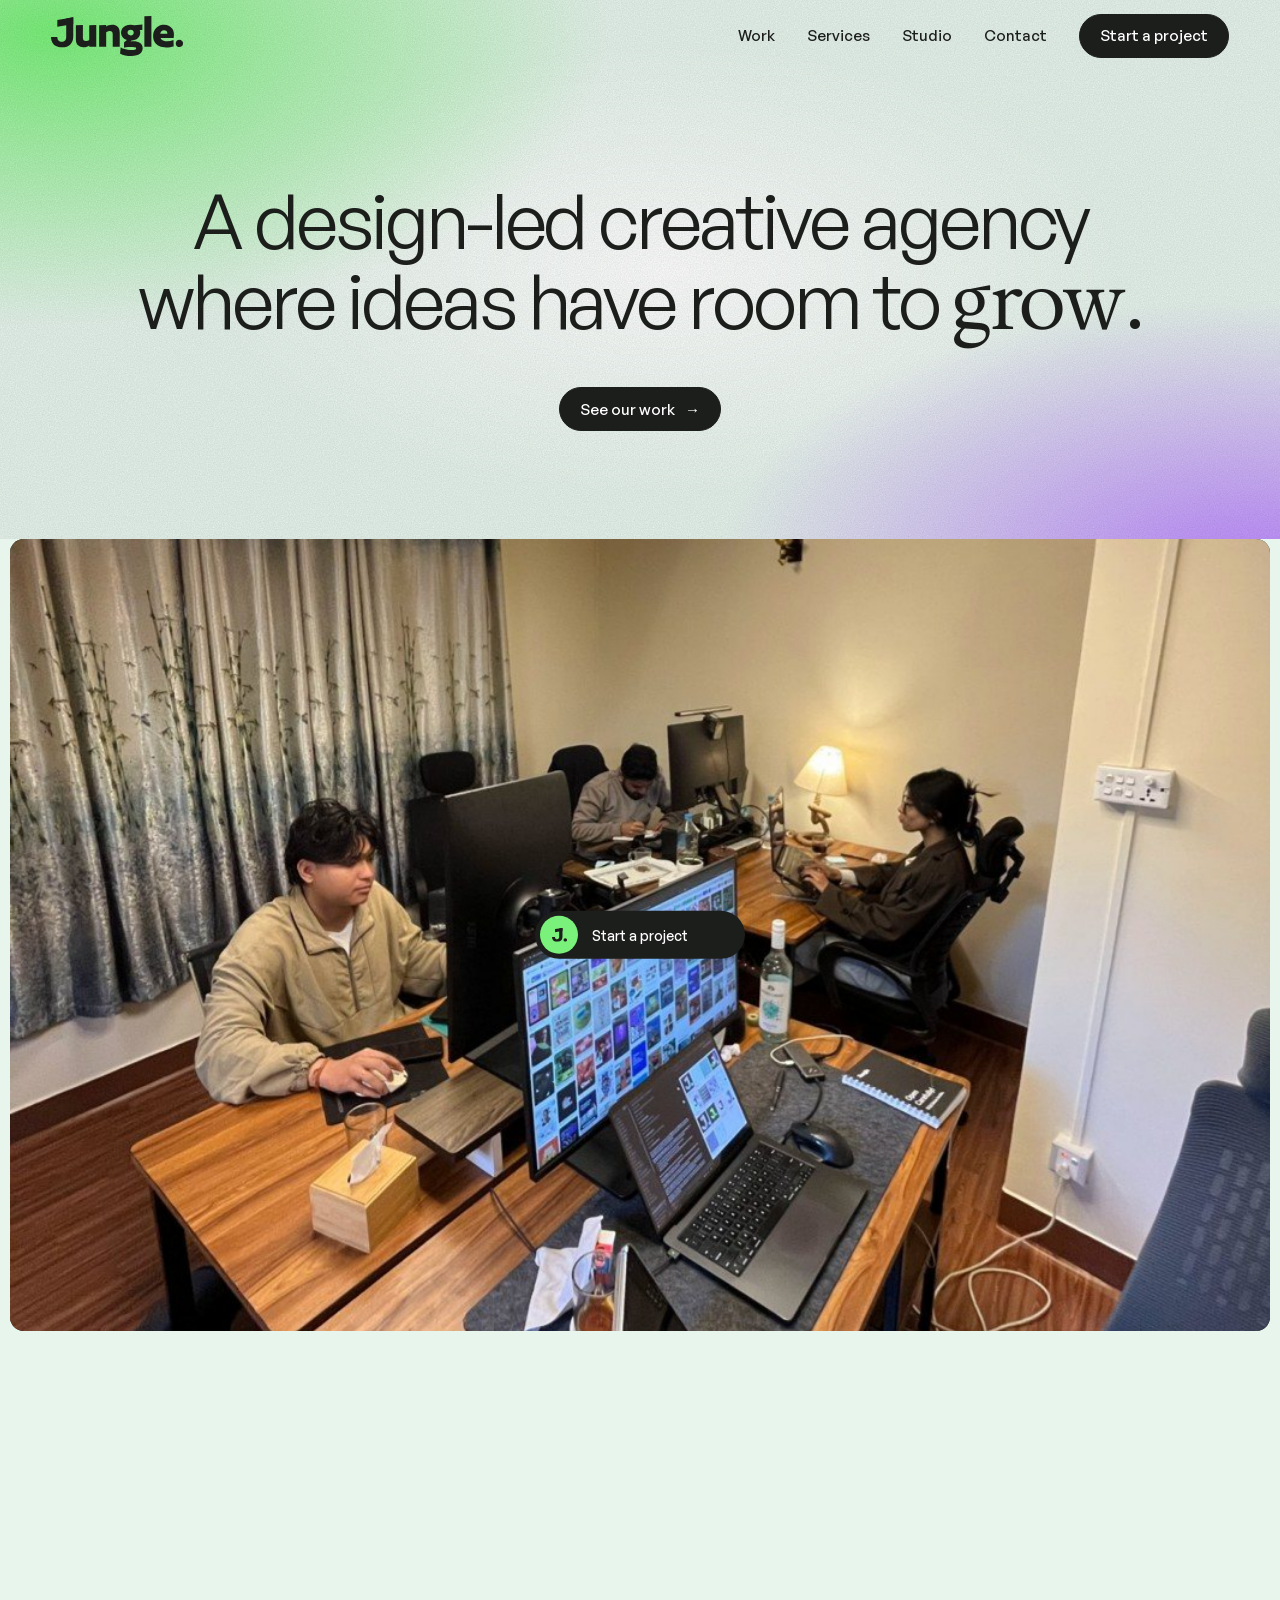
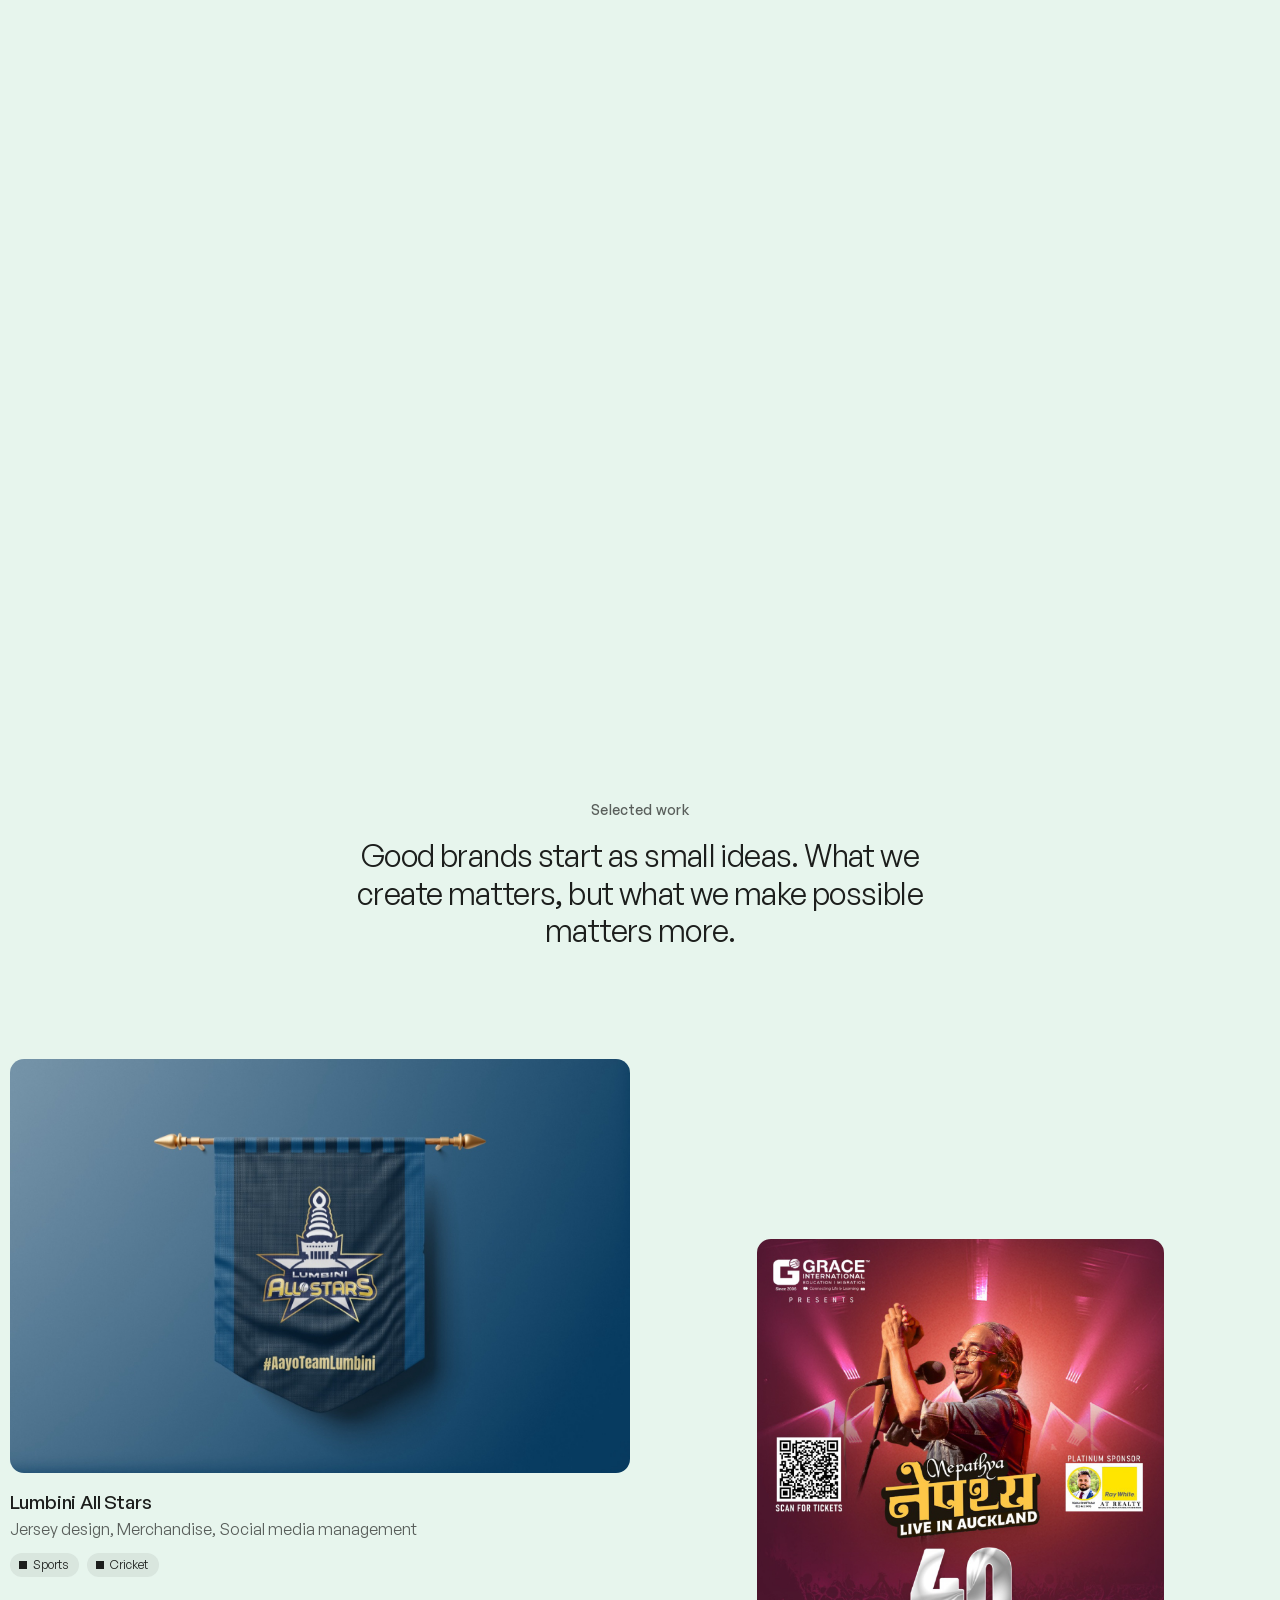
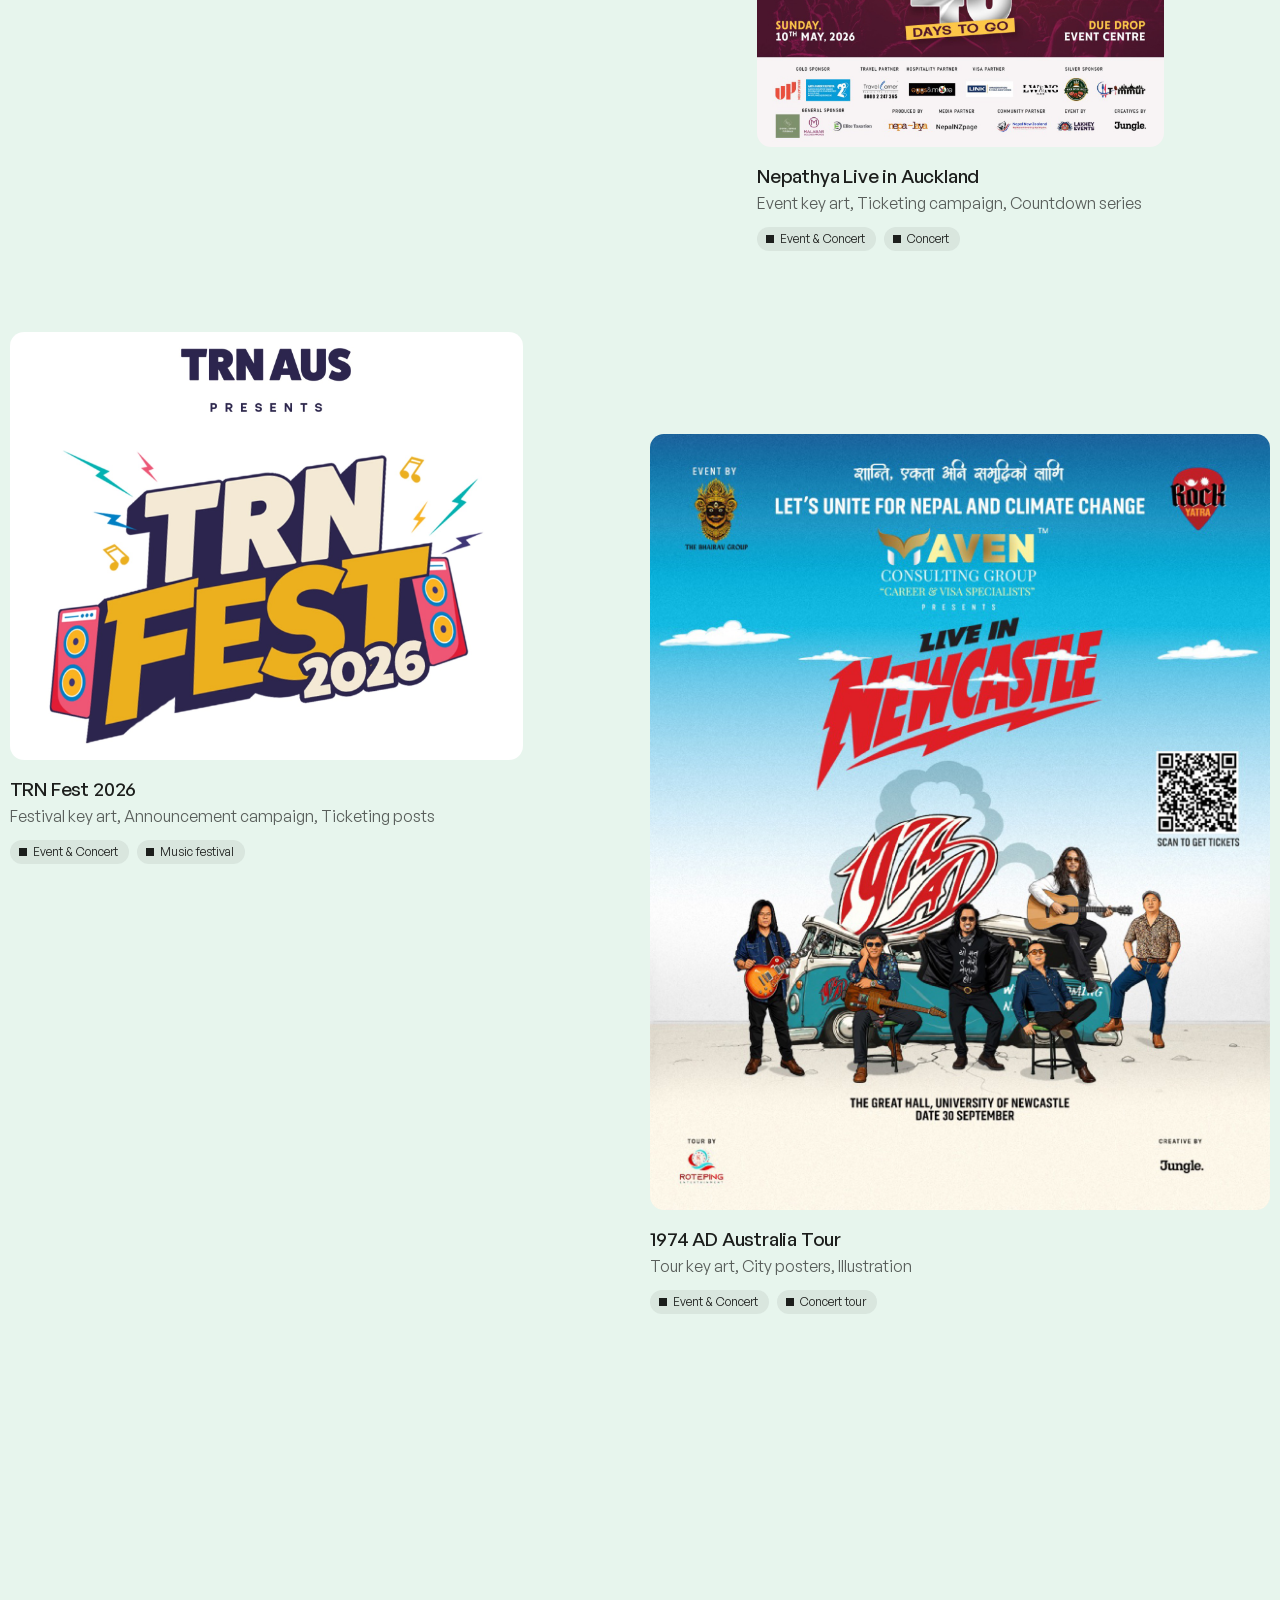
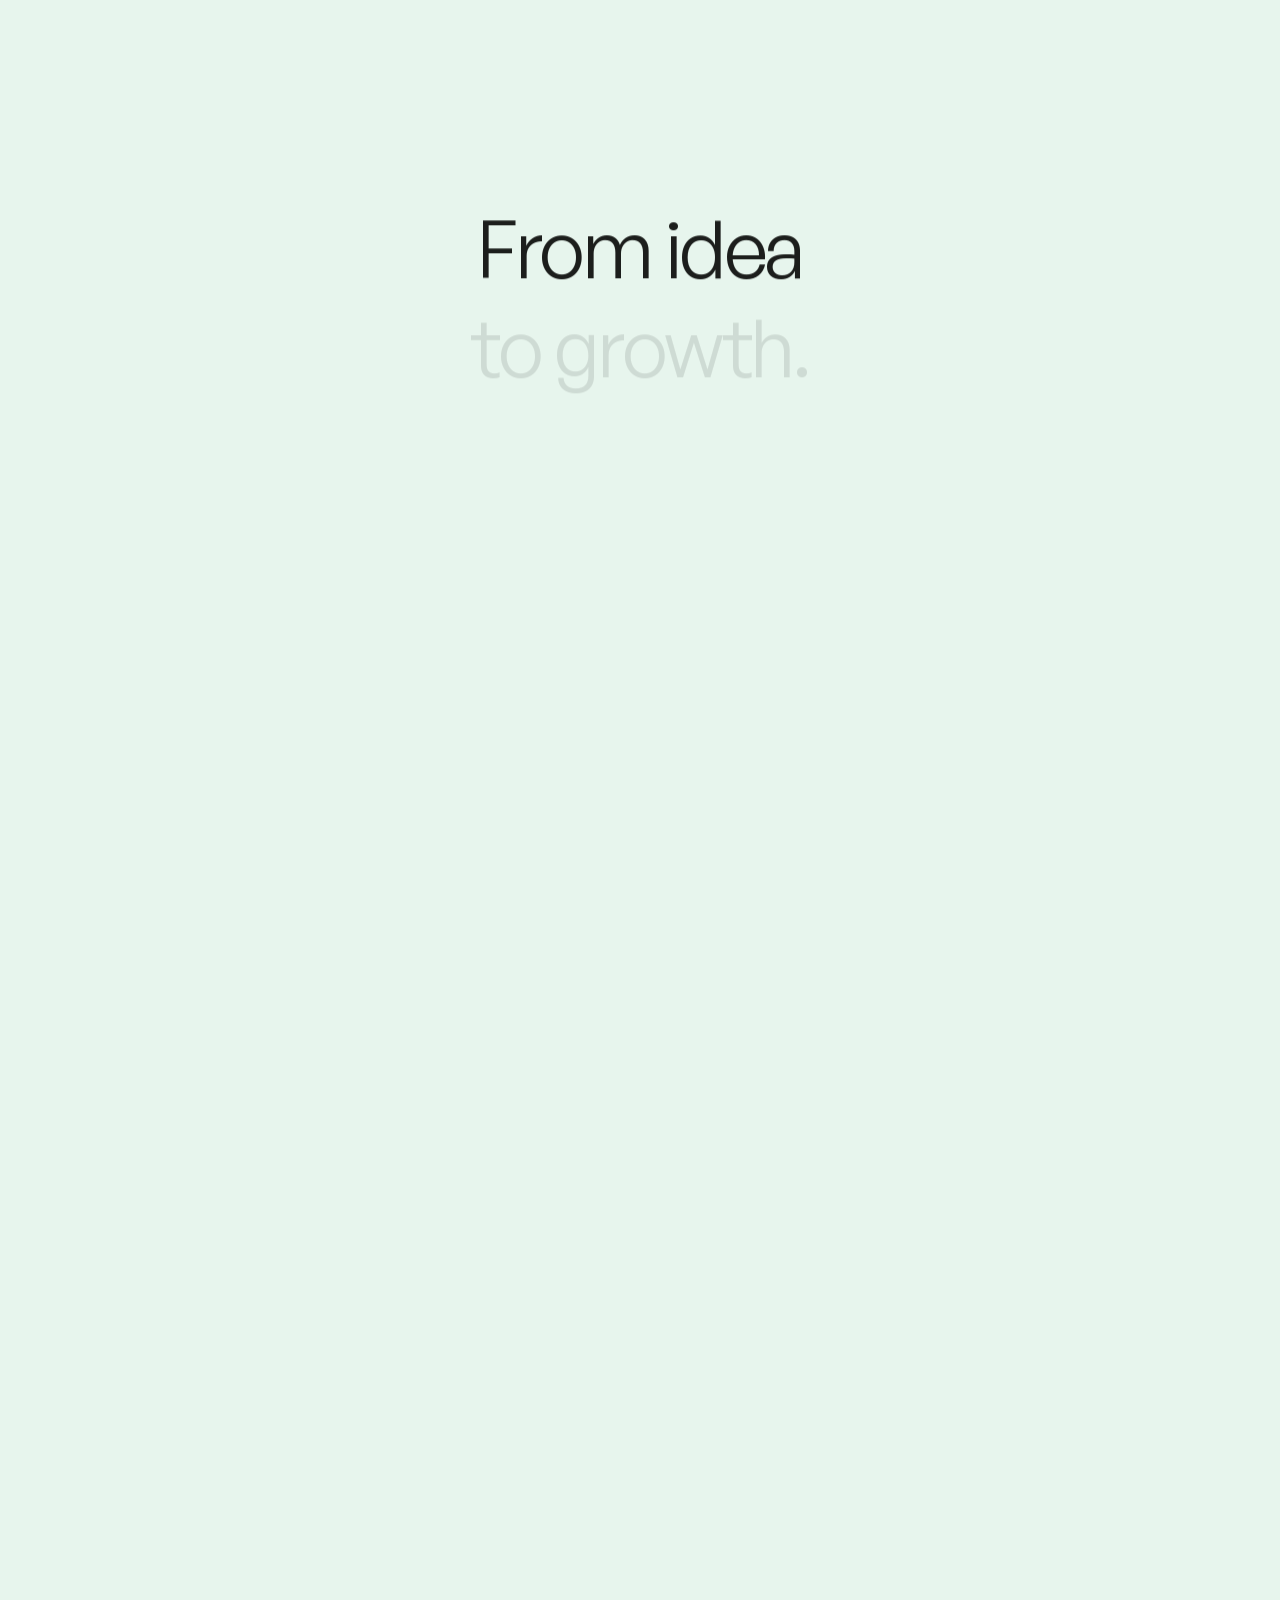
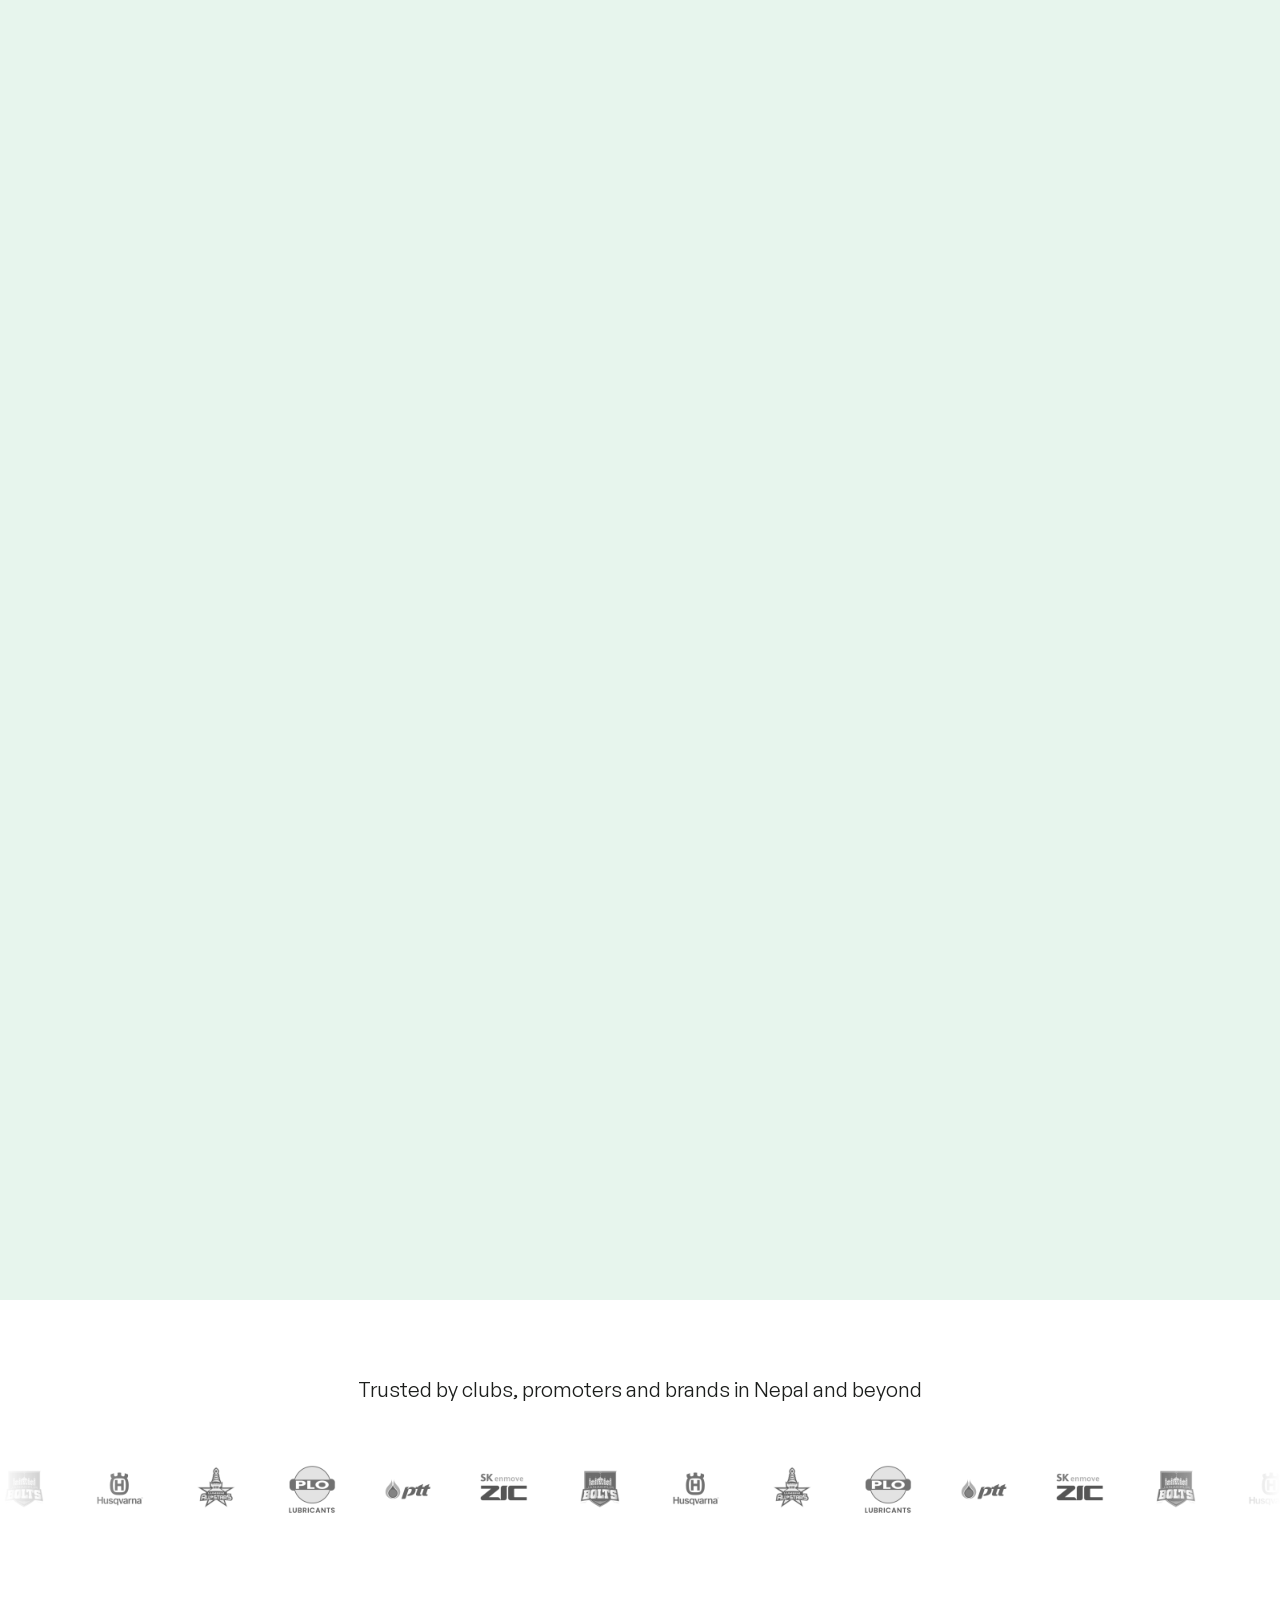
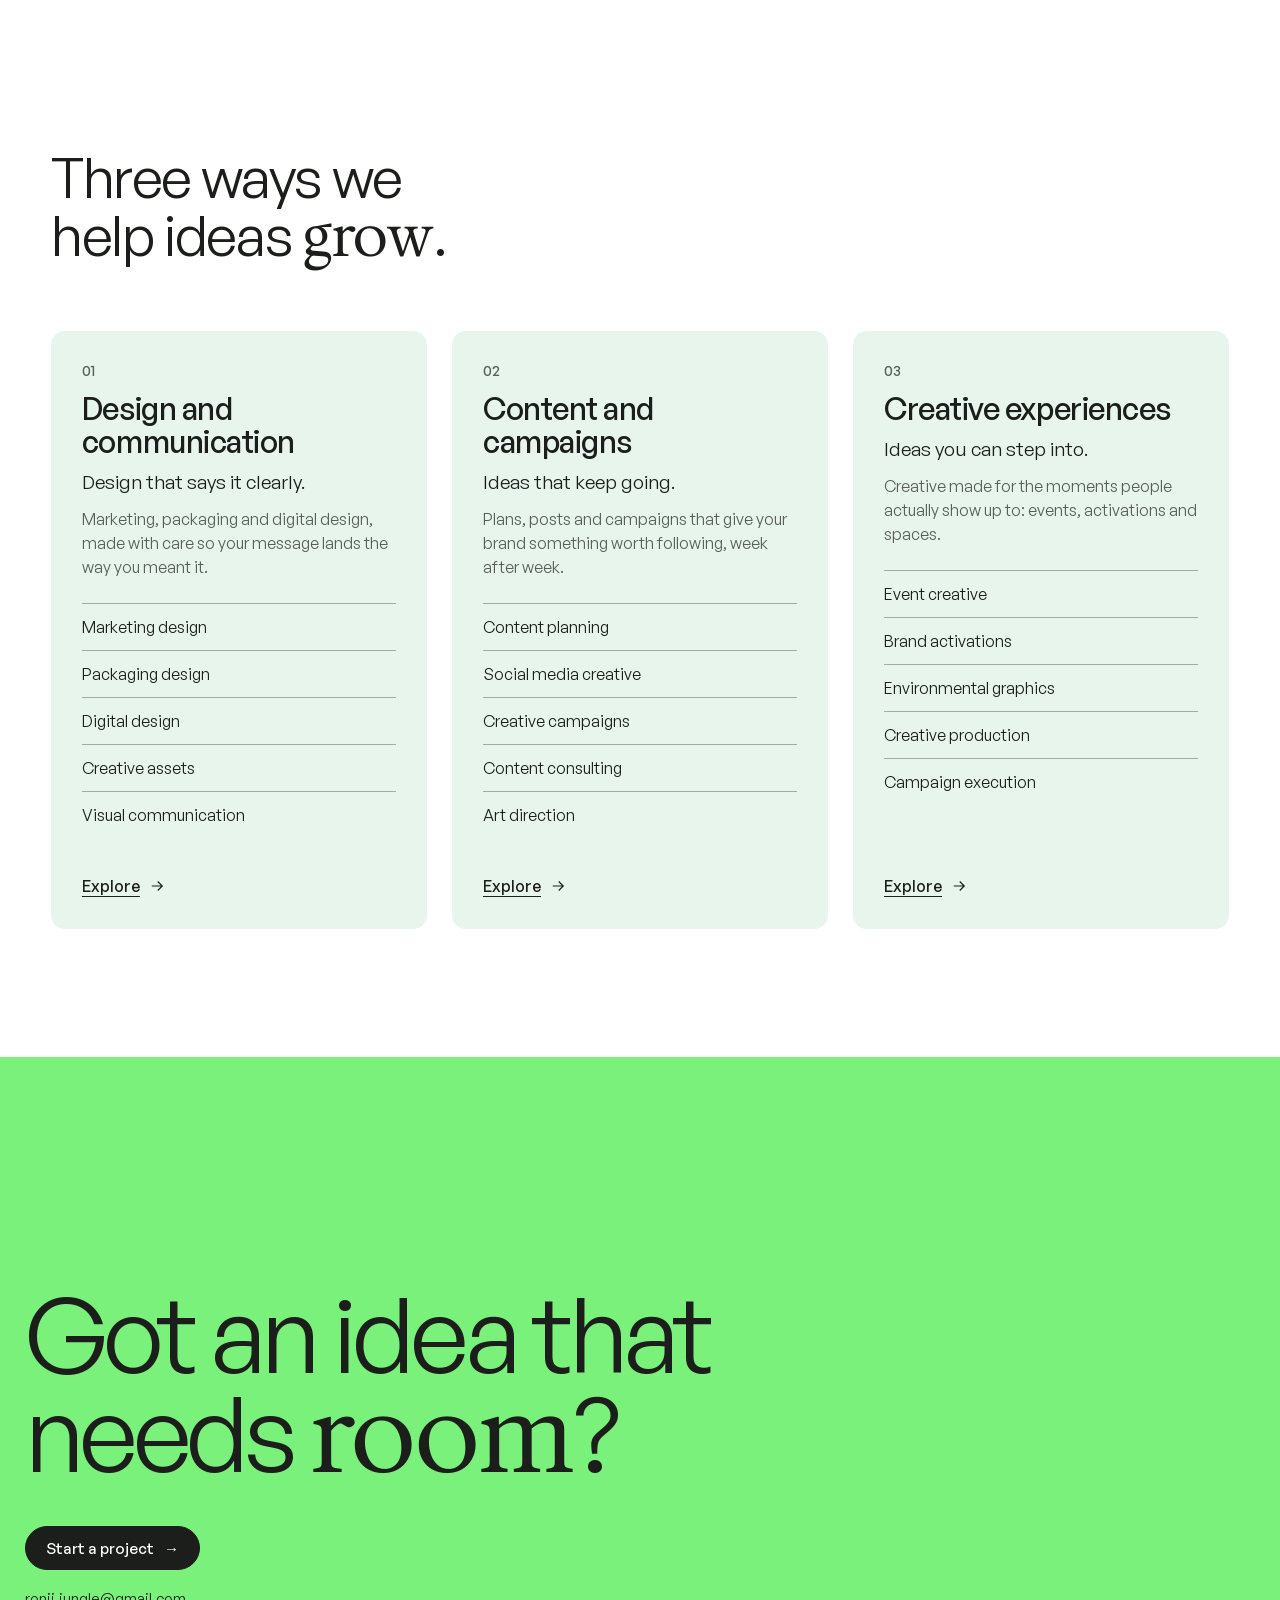
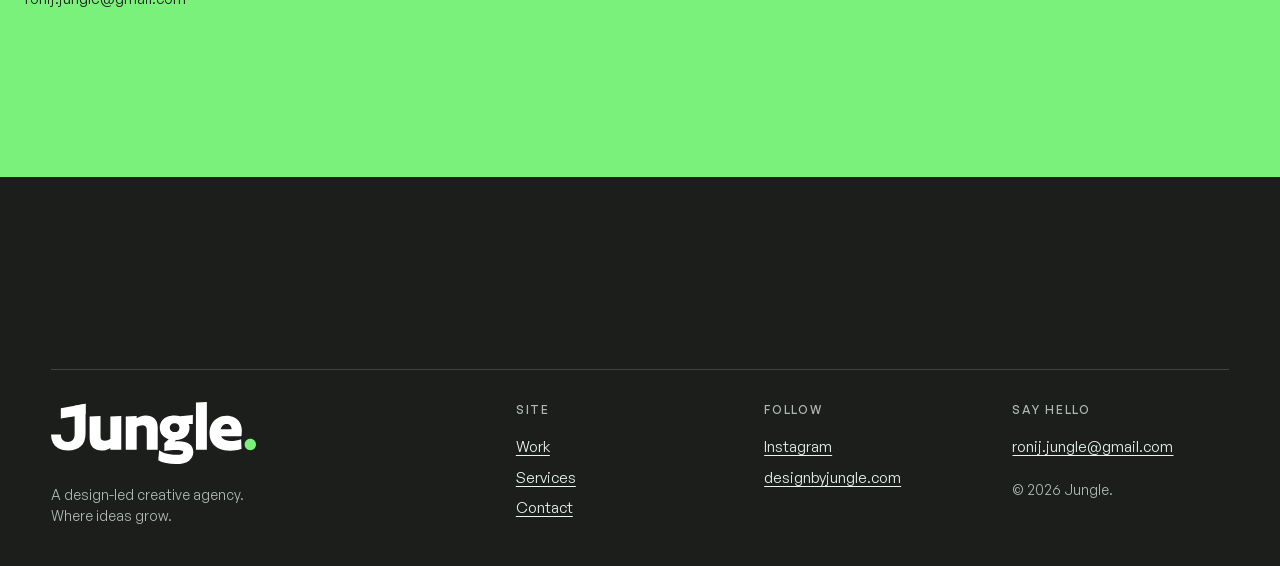
==== commit 8cc1338d: "48-hour countdown banner (ends 30 Nov 2026, 19:08 NPT) Co-Authored-By: Claude Opus 5.5 <noreply@anth" ====
--- a/index.html
+++ b/index.html
@@ -3,7 +3,7 @@
 <meta name="theme-color" content="#E7F5ED">
 <link rel="icon" href="assets/j-mark.svg">
 <link rel="preload" href="assets/fonts/GeneralSans-Variable.woff2" as="font" type="font/woff2" crossorigin>
-<link rel="stylesheet" href="assets/style.css?v=1795926000">
+<link rel="stylesheet" href="assets/style.css?v=1795927000">
 <title>Jungle. Your team’s creative team.</title>
 <link rel="canonical" href="https://designbyjungle.com/">
 <meta property="og:type" content="website">
@@ -15,7 +15,7 @@
 <meta name="twitter:card" content="summary_large_image">
 <script type="application/ld+json">{"@context": "https://schema.org", "@type": "Organization", "name": "Jungle", "url": "https://designbyjungle.com/", "logo": "https://designbyjungle.com/assets/j-mark.svg", "email": "ronij.jungle@gmail.com", "address": {"@type": "PostalAddress", "addressLocality": "Kathmandu", "addressCountry": "NP"}, "sameAs": ["https://instagram.com/jungledesigns"]}</script>
 <meta name="description" content="Jungle is a design-led creative agency in Kathmandu. We turn ideas into meaningful experiences through thoughtful design and creative execution.">
-<link rel="stylesheet" href="assets/home.css?v=1795926000"></head>
+<link rel="stylesheet" href="assets/home.css?v=1795927000"></head>
 <body data-page="home">
 <main>
   <!-- HERO (G08 Clearing, one Graphite button) -->
@@ -78,4 +78,4 @@
 </main>
 <a class="zh-fcta" id="zfc" href="contact.html" aria-label="Start a project"><span class="a"><img src="assets/icon-ink.svg" alt=""></span><span class="t">Start a project</span><span class="m" aria-hidden="true">→</span></a>
 
-<script src="assets/notes.js?v=1795926000"></script><script src="assets/data.js?v=1795926000"></script><script src="assets/work/manifest.js?v=1795926000"></script><script src="assets/site.js?v=1795926000"></script><script src="assets/home-scroll.js?v=1795926000"></script></body></html>
+<script src="assets/notes.js?v=1795927000"></script><script src="assets/data.js?v=1795927000"></script><script src="assets/work/manifest.js?v=1795927000"></script><script src="assets/site.js?v=1795927000"></script><script src="assets/home-scroll.js?v=1795927000"></script></body></html>
--- a/assets/style.css
+++ b/assets/style.css
@@ -439,3 +439,15 @@
 .aud p{color:var(--fg2);max-width:46ch}
 @media(max-width:700px){.aud>div{grid-template-columns:1fr;gap:8px}}
 .steps.s3 .step{justify-content:flex-start;gap:clamp(40px,5vw,72px);min-height:260px}
+
+/* 48-hour countdown banner */
+.cd{position:fixed;top:0;left:0;right:0;height:40px;z-index:120;background:var(--graphite);color:var(--mw);display:flex;align-items:center;justify-content:center;gap:18px;padding:0 48px;font-size:14px}
+.cd .hl{color:var(--mint)}
+.cd-c{display:flex;align-items:baseline;gap:2px;font-variant-numeric:tabular-nums}
+.cd-c b{font-weight:500;color:var(--mint);font-size:15px}.cd-c i{font-style:normal;opacity:.7;margin-right:8px;font-size:12px}
+.cd-x{position:absolute;right:14px;top:50%;translate:0 -50%;background:none;border:0;color:var(--mw);font-size:20px;line-height:1;cursor:pointer;padding:6px}
+.has-cd nav{top:40px}
+.has-cd body{padding-top:40px}
+.has-cd .zh-stick,.has-cd .ss-stick,.has-cd .wk-hero-in{top:40px}
+.has-cd .sx-bar{top:112px}
+@media(max-width:600px){.cd{font-size:12px;gap:10px;padding:0 36px 0 12px;justify-content:flex-start}.cd-c i{margin-right:4px}.cd-t{white-space:nowrap;overflow:hidden;text-overflow:ellipsis}}
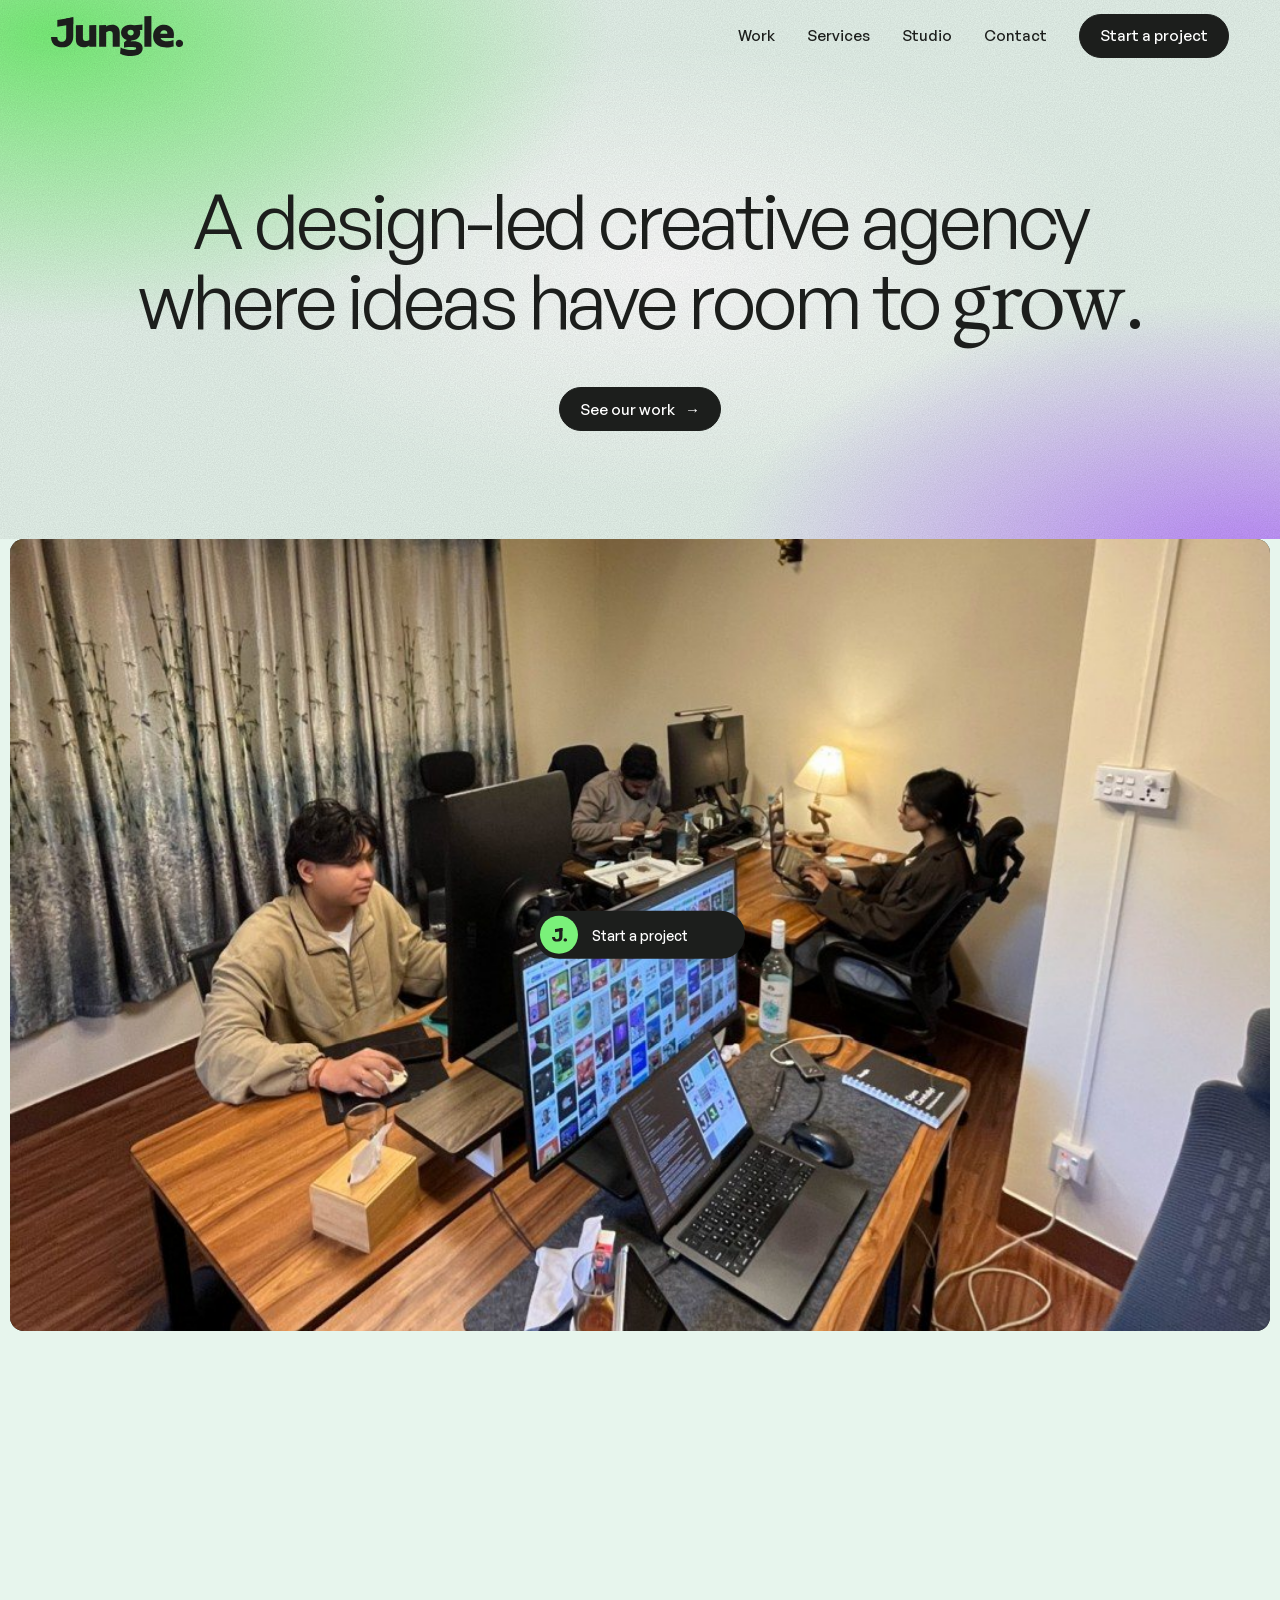
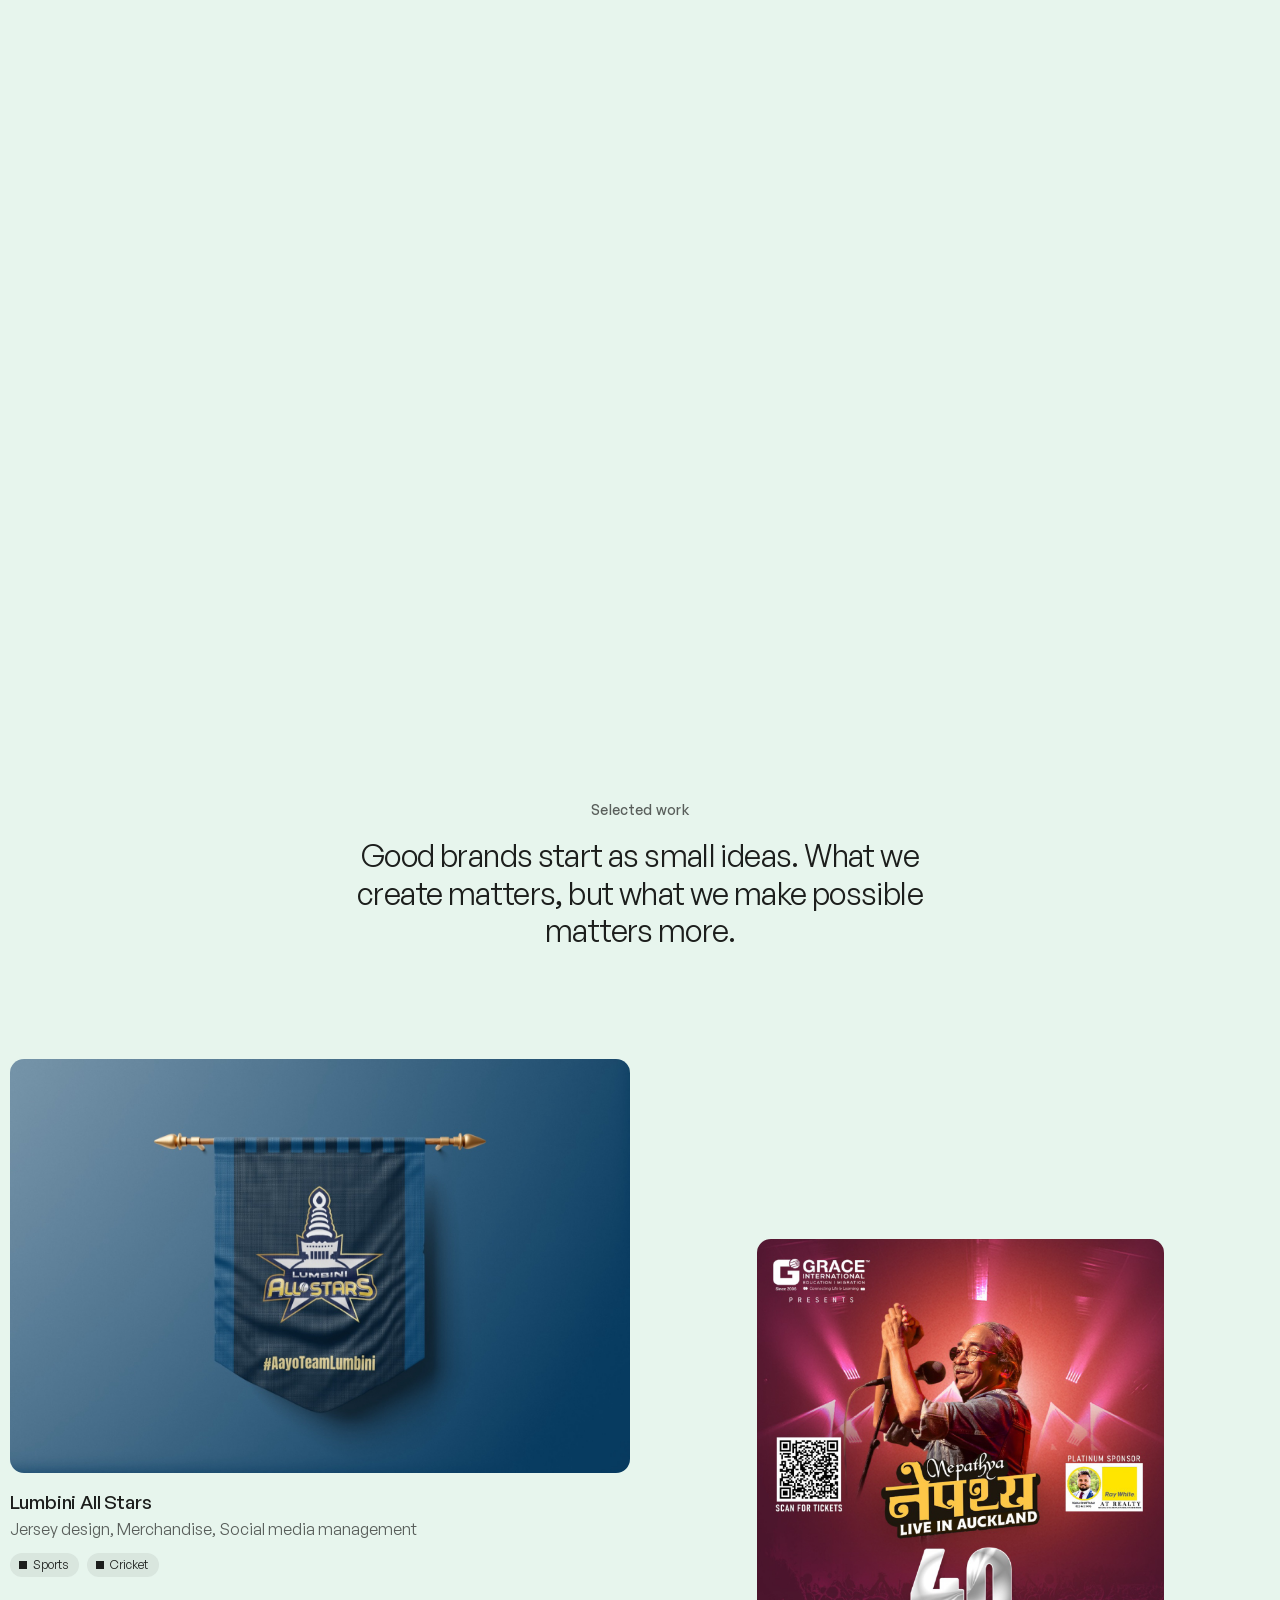
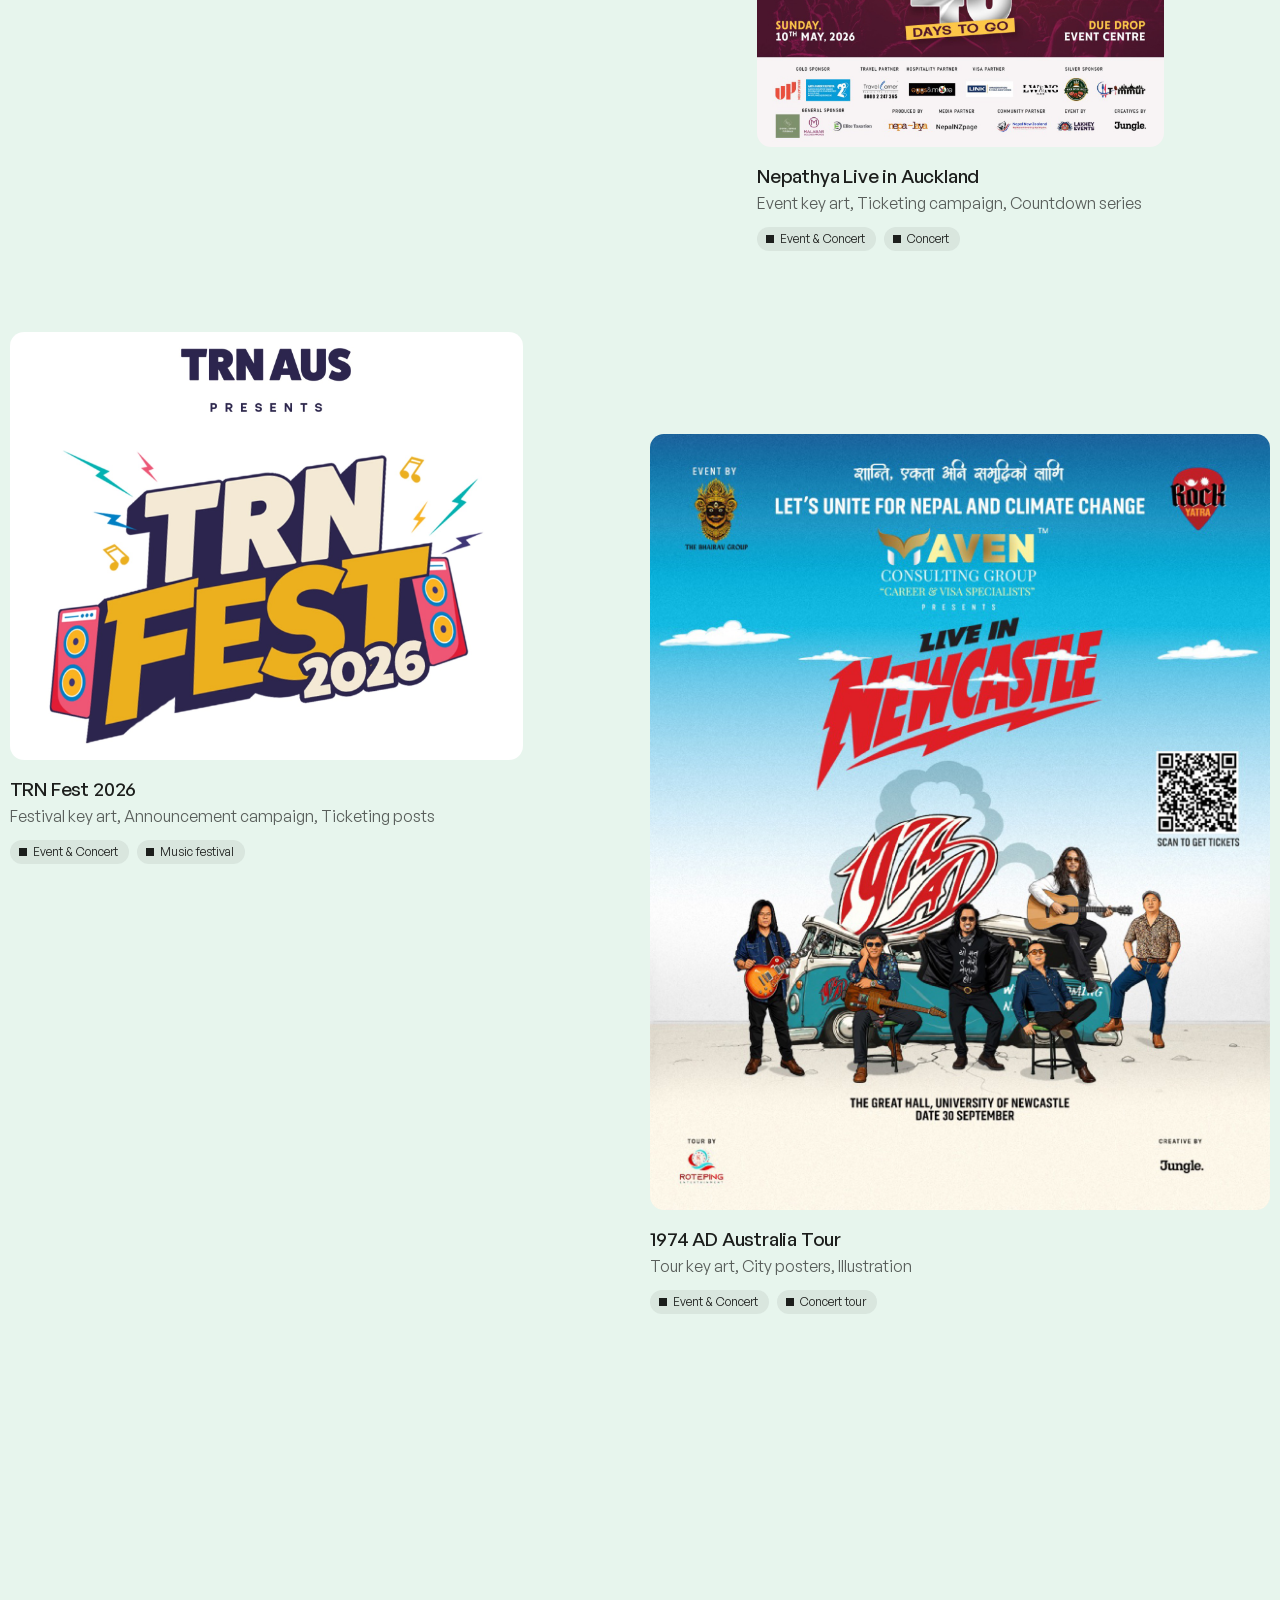
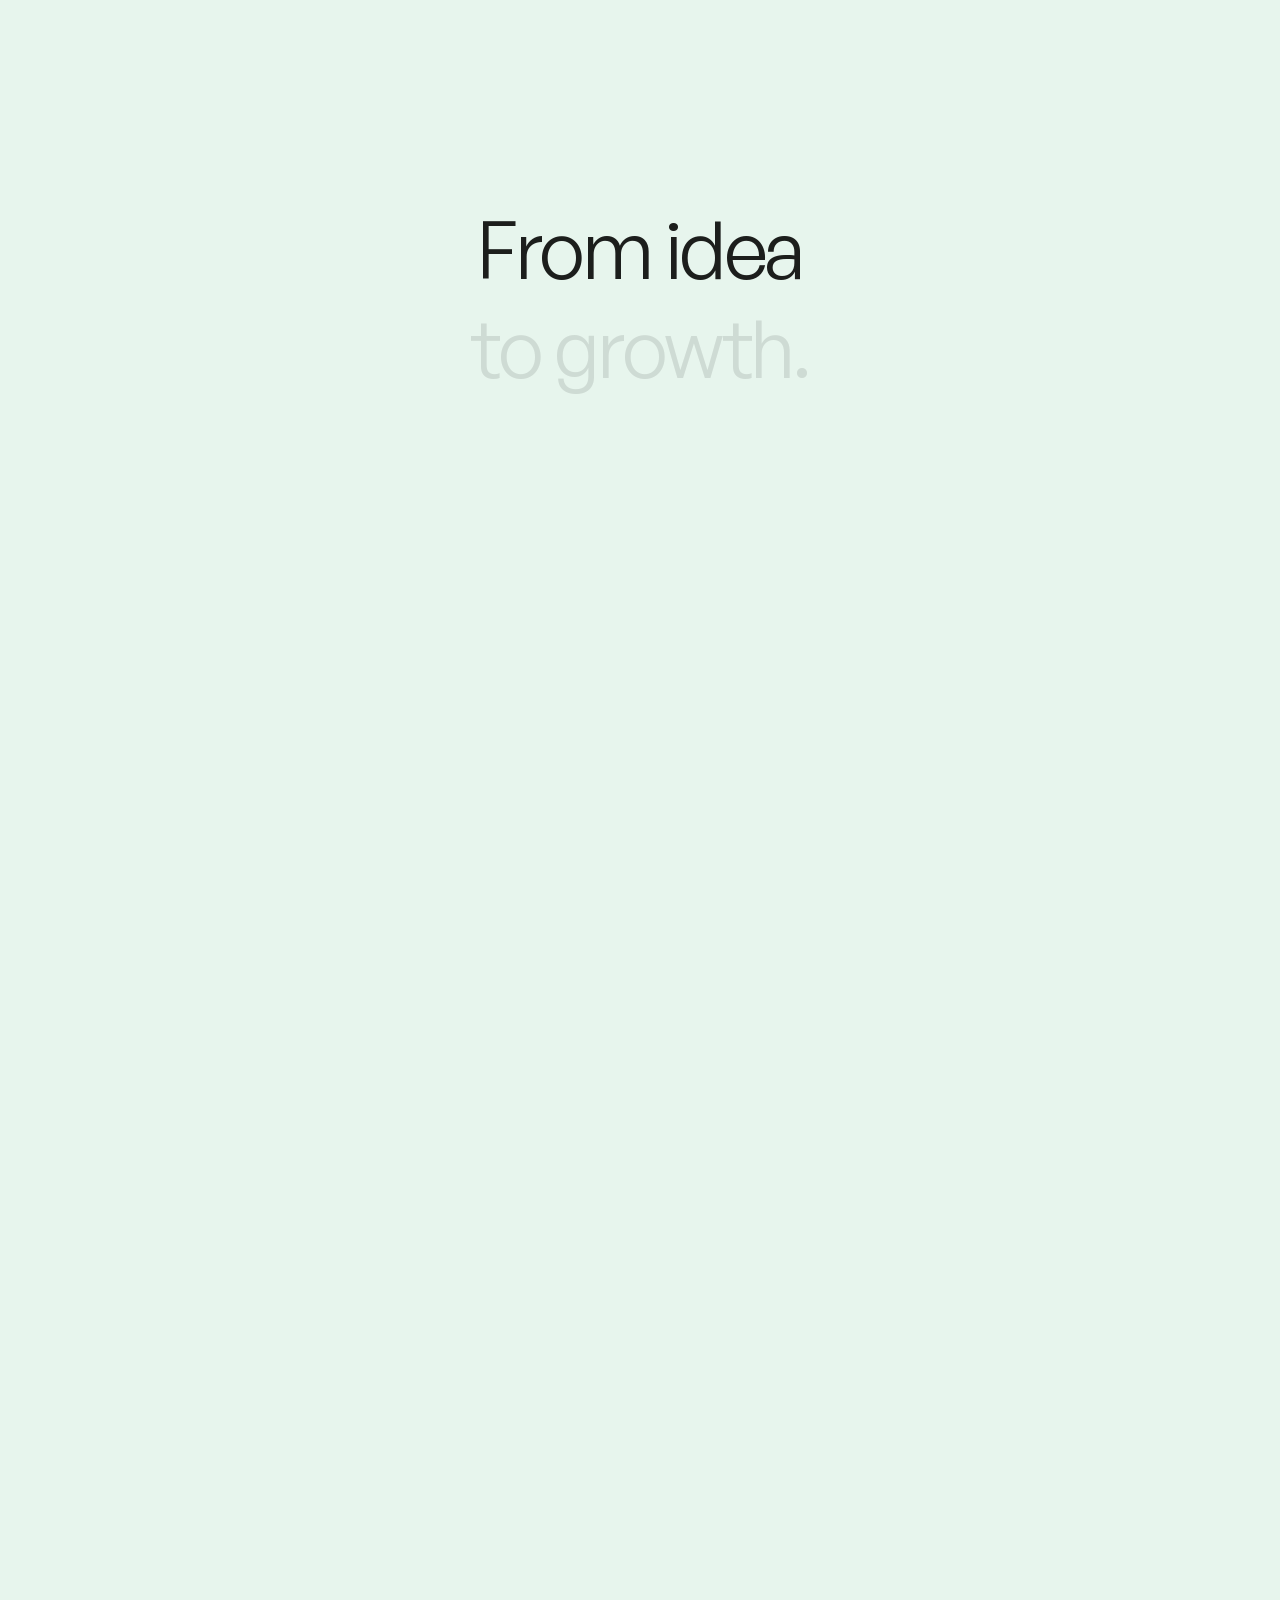
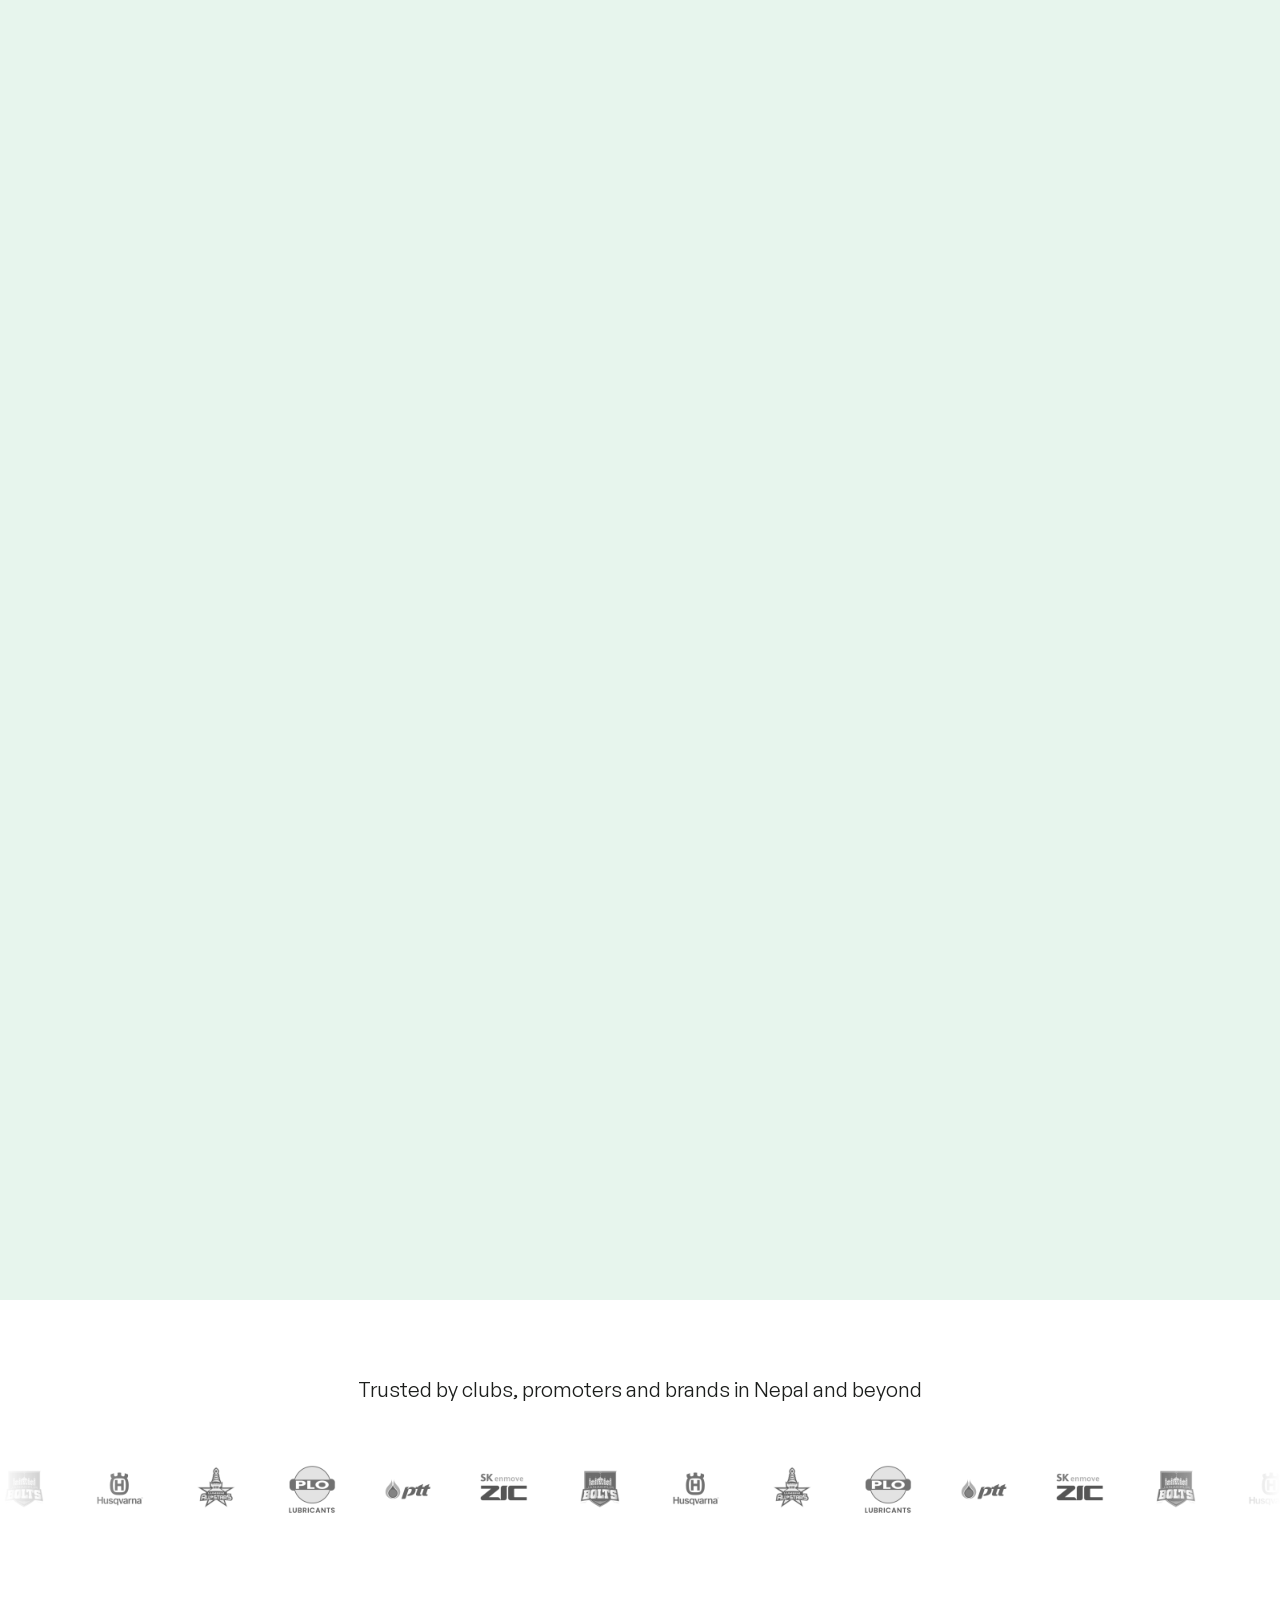
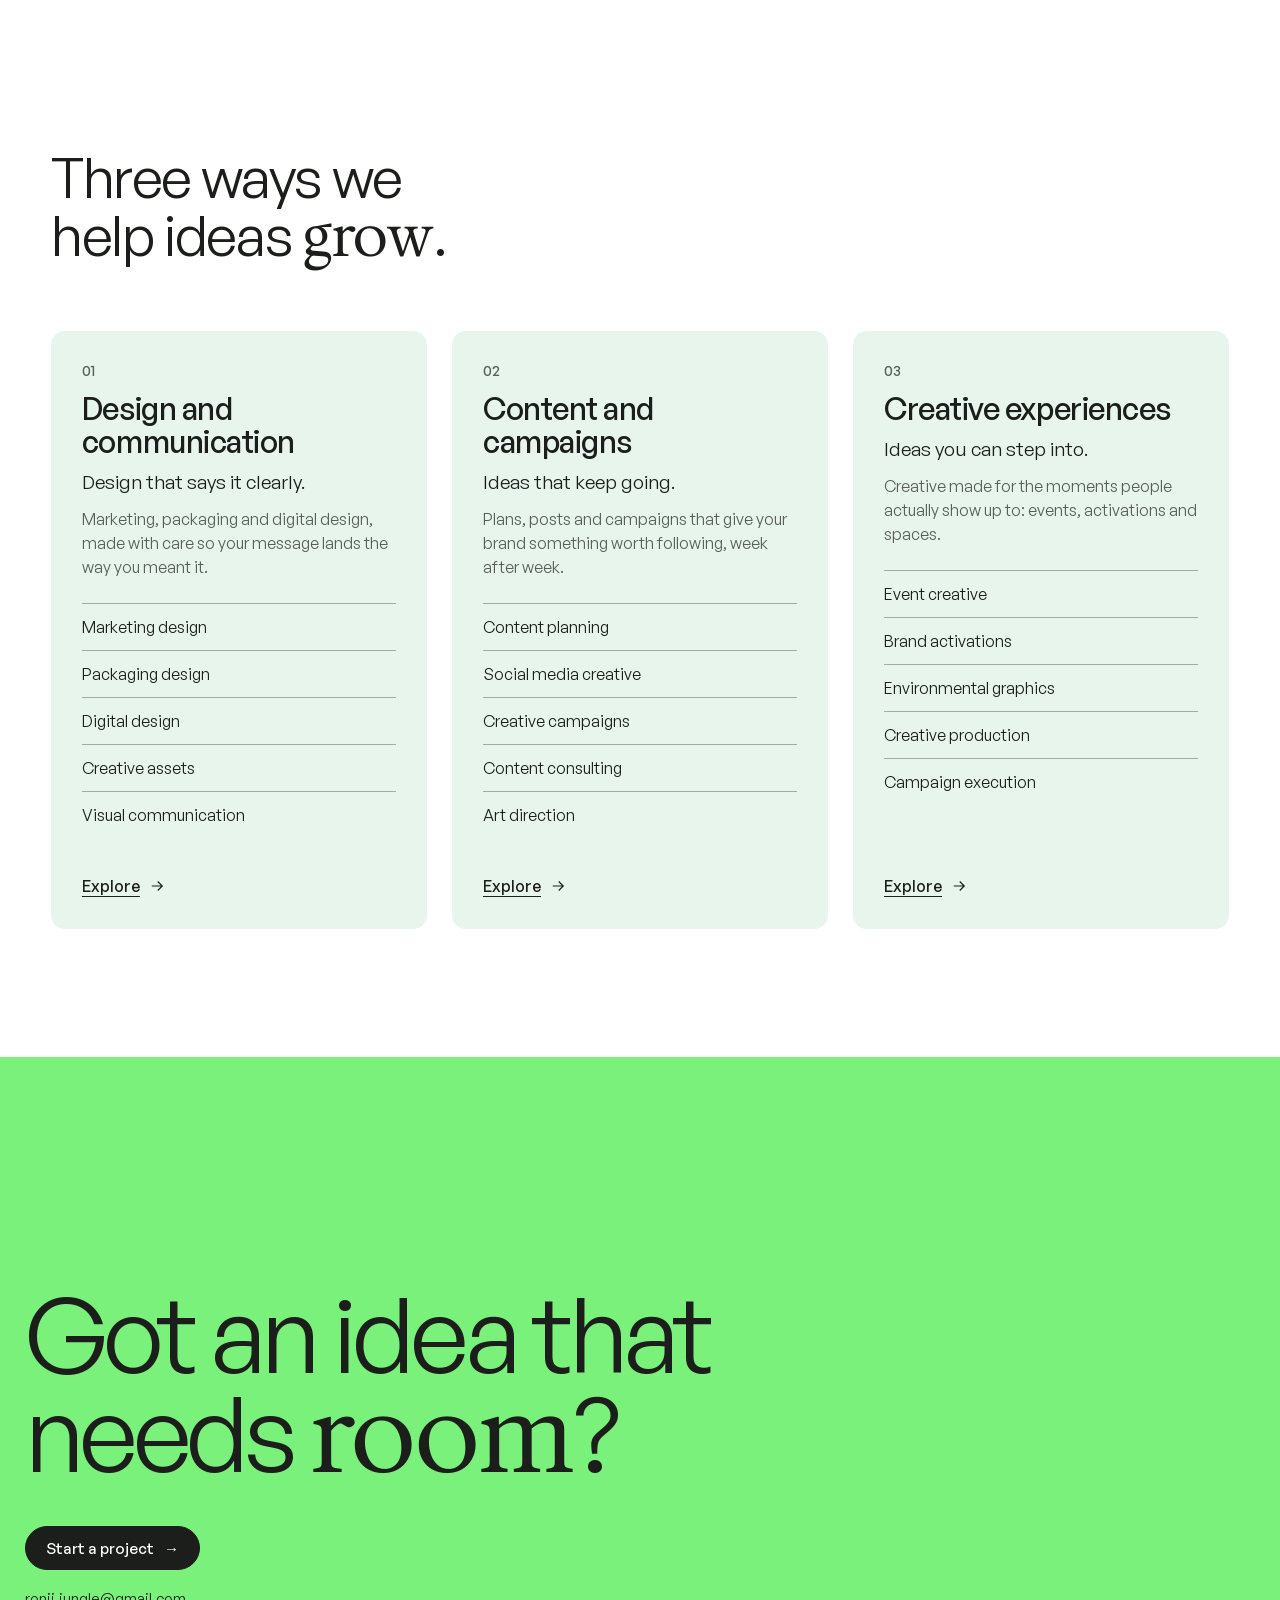
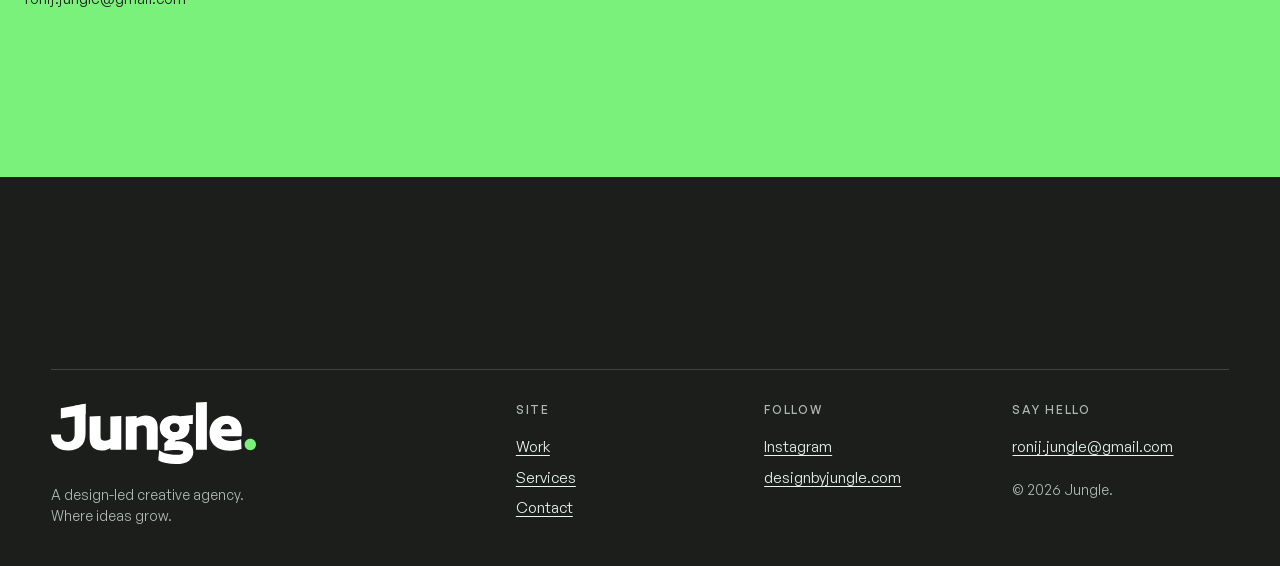
==== commit 7da84fd3: "48-hour reveal page: site hidden behind countdown until 30 Nov 2026 19:11 NPT, ?preview=jungle bypas" ====
--- a/index.html
+++ b/index.html
@@ -3,7 +3,7 @@
 <meta name="theme-color" content="#E7F5ED">
 <link rel="icon" href="assets/j-mark.svg">
 <link rel="preload" href="assets/fonts/GeneralSans-Variable.woff2" as="font" type="font/woff2" crossorigin>
-<link rel="stylesheet" href="assets/style.css?v=1795927000">
+<link rel="stylesheet" href="assets/style.css?v=1795928000">
 <title>Jungle. Your team’s creative team.</title>
 <link rel="canonical" href="https://designbyjungle.com/">
 <meta property="og:type" content="website">
@@ -15,7 +15,8 @@
 <meta name="twitter:card" content="summary_large_image">
 <script type="application/ld+json">{"@context": "https://schema.org", "@type": "Organization", "name": "Jungle", "url": "https://designbyjungle.com/", "logo": "https://designbyjungle.com/assets/j-mark.svg", "email": "ronij.jungle@gmail.com", "address": {"@type": "PostalAddress", "addressLocality": "Kathmandu", "addressCountry": "NP"}, "sameAs": ["https://instagram.com/jungledesigns"]}</script>
 <meta name="description" content="Jungle is a design-led creative agency in Kathmandu. We turn ideas into meaningful experiences through thoughtful design and creative execution.">
-<link rel="stylesheet" href="assets/home.css?v=1795927000"></head>
+<link rel="stylesheet" href="assets/home.css?v=1795928000"><script>(function(){try{var q=location.search;if(/[?&]preview=jungle\b/.test(q))localStorage.setItem('rv-skip','1');if(Date.now()<Date.parse('2026-11-30T13:26:00Z')&&!localStorage.getItem('rv-skip'))document.documentElement.classList.add('rv-lock');}catch(e){if(Date.now()<Date.parse('2026-11-30T13:26:00Z'))document.documentElement.classList.add('rv-lock');}})();</script>
+</head>
 <body data-page="home">
 <main>
   <!-- HERO (G08 Clearing, one Graphite button) -->
@@ -78,4 +79,4 @@
 </main>
 <a class="zh-fcta" id="zfc" href="contact.html" aria-label="Start a project"><span class="a"><img src="assets/icon-ink.svg" alt=""></span><span class="t">Start a project</span><span class="m" aria-hidden="true">→</span></a>
 
-<script src="assets/notes.js?v=1795927000"></script><script src="assets/data.js?v=1795927000"></script><script src="assets/work/manifest.js?v=1795927000"></script><script src="assets/site.js?v=1795927000"></script><script src="assets/home-scroll.js?v=1795927000"></script></body></html>
+<script src="assets/notes.js?v=1795928000"></script><script src="assets/data.js?v=1795928000"></script><script src="assets/work/manifest.js?v=1795928000"></script><script src="assets/site.js?v=1795928000"></script><script src="assets/home-scroll.js?v=1795928000"></script></body></html>
--- a/assets/style.css
+++ b/assets/style.css
@@ -440,14 +440,20 @@
 @media(max-width:700px){.aud>div{grid-template-columns:1fr;gap:8px}}
 .steps.s3 .step{justify-content:flex-start;gap:clamp(40px,5vw,72px);min-height:260px}
 
-/* 48-hour countdown banner */
-.cd{position:fixed;top:0;left:0;right:0;height:40px;z-index:120;background:var(--graphite);color:var(--mw);display:flex;align-items:center;justify-content:center;gap:18px;padding:0 48px;font-size:14px}
-.cd .hl{color:var(--mint)}
-.cd-c{display:flex;align-items:baseline;gap:2px;font-variant-numeric:tabular-nums}
-.cd-c b{font-weight:500;color:var(--mint);font-size:15px}.cd-c i{font-style:normal;opacity:.7;margin-right:8px;font-size:12px}
-.cd-x{position:absolute;right:14px;top:50%;translate:0 -50%;background:none;border:0;color:var(--mw);font-size:20px;line-height:1;cursor:pointer;padding:6px}
-.has-cd nav{top:40px}
-.has-cd body{padding-top:40px}
-.has-cd .zh-stick,.has-cd .ss-stick,.has-cd .wk-hero-in{top:40px}
-.has-cd .sx-bar{top:112px}
-@media(max-width:600px){.cd{font-size:12px;gap:10px;padding:0 36px 0 12px;justify-content:flex-start}.cd-c i{margin-right:4px}.cd-t{white-space:nowrap;overflow:hidden;text-overflow:ellipsis}}
+/* 48-hour reveal page */
+html.rv-lock body>*:not(.rv){display:none!important}
+html.rv-lock,html.rv-lock body{overflow:hidden;height:100%}
+.rv{position:fixed;inset:0;z-index:999;display:grid;grid-template-rows:auto 1fr auto;padding:clamp(20px,3vw,44px) var(--gut);color:var(--graphite);
+  background:radial-gradient(60% 70% at 12% 8%,rgba(122,241,122,.9),transparent 60%),radial-gradient(50% 60% at 92% 96%,rgba(188,135,255,.55),transparent 60%),var(--mw);transition:opacity 1s var(--ease)}
+.rv.rv-out{opacity:0;pointer-events:none}
+.rv-top{display:flex;justify-content:space-between;align-items:center}
+.rv-logo svg{height:44px;width:auto;display:block}.rv-logo .d{fill:var(--graphite)}
+.rv-tag{font-size:14px}
+.rv-mid{align-self:center;display:grid;gap:clamp(18px,2.4vw,32px)}
+.rv-k{font-size:14px}
+.rv-h{font-weight:400;font-size:clamp(44px,8vw,140px);letter-spacing:-.045em;line-height:.95;max-width:11ch}
+.rv-c{display:flex;gap:clamp(14px,3vw,48px);font-variant-numeric:tabular-nums}
+.rv-c div{display:grid;gap:6px}
+.rv-c b{font-weight:400;font-size:clamp(48px,9vw,150px);letter-spacing:-.04em;line-height:.9}
+.rv-c span{font-size:14px}
+.rv-bot{display:flex;gap:28px;flex-wrap:wrap;font-size:15px}.rv-bot a{text-decoration:underline;text-underline-offset:4px}
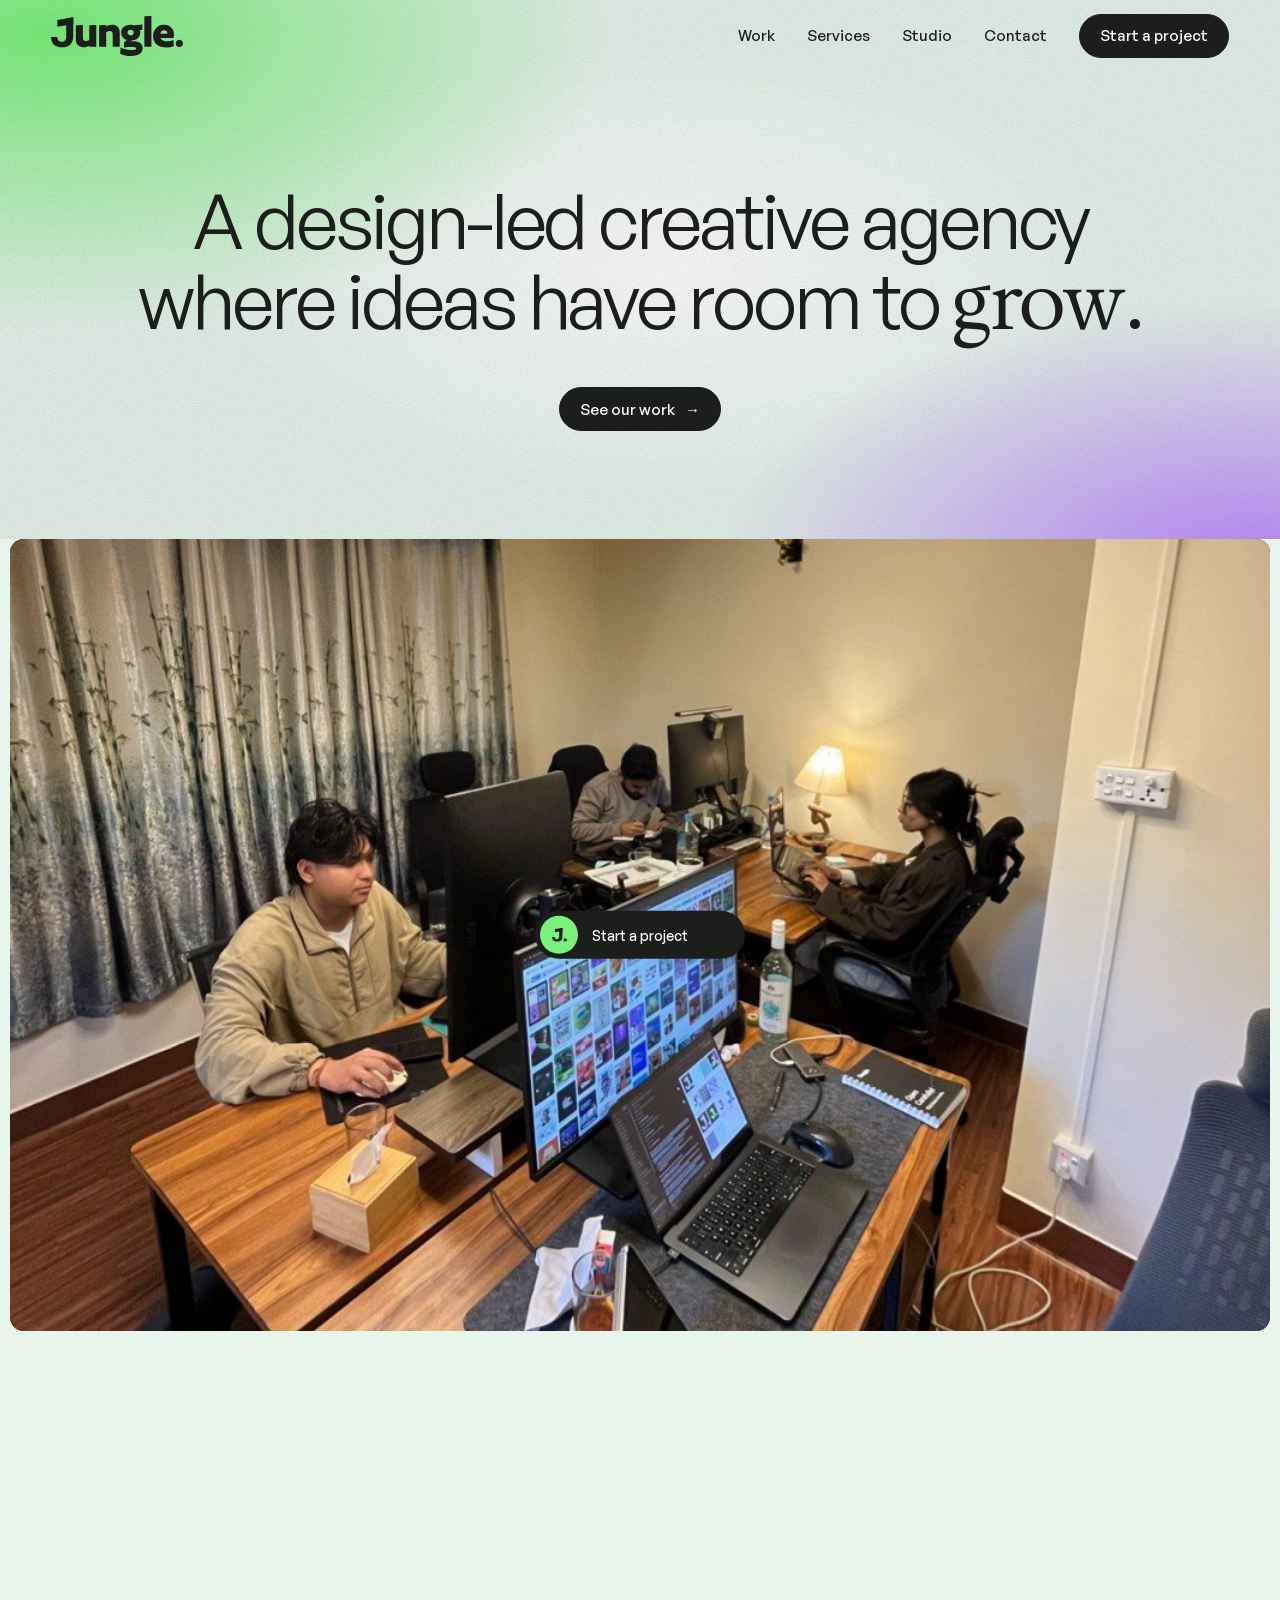
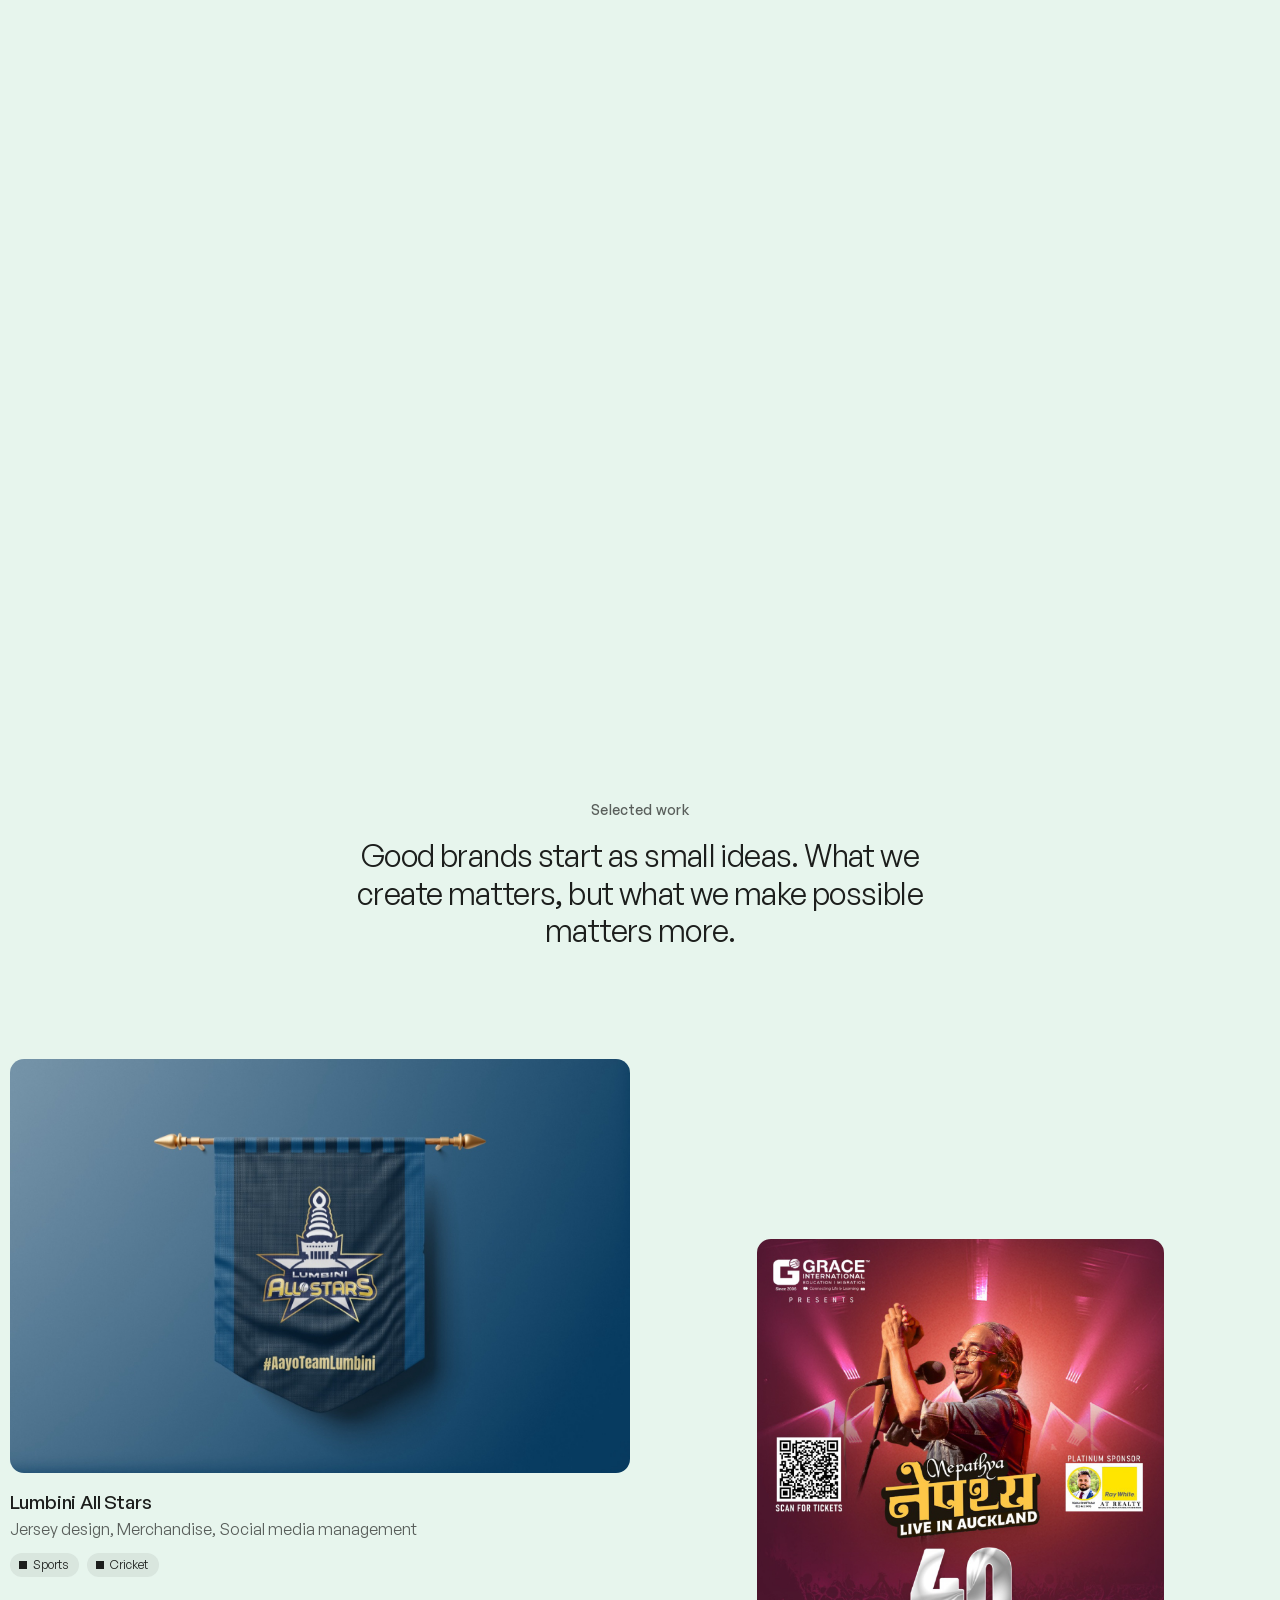
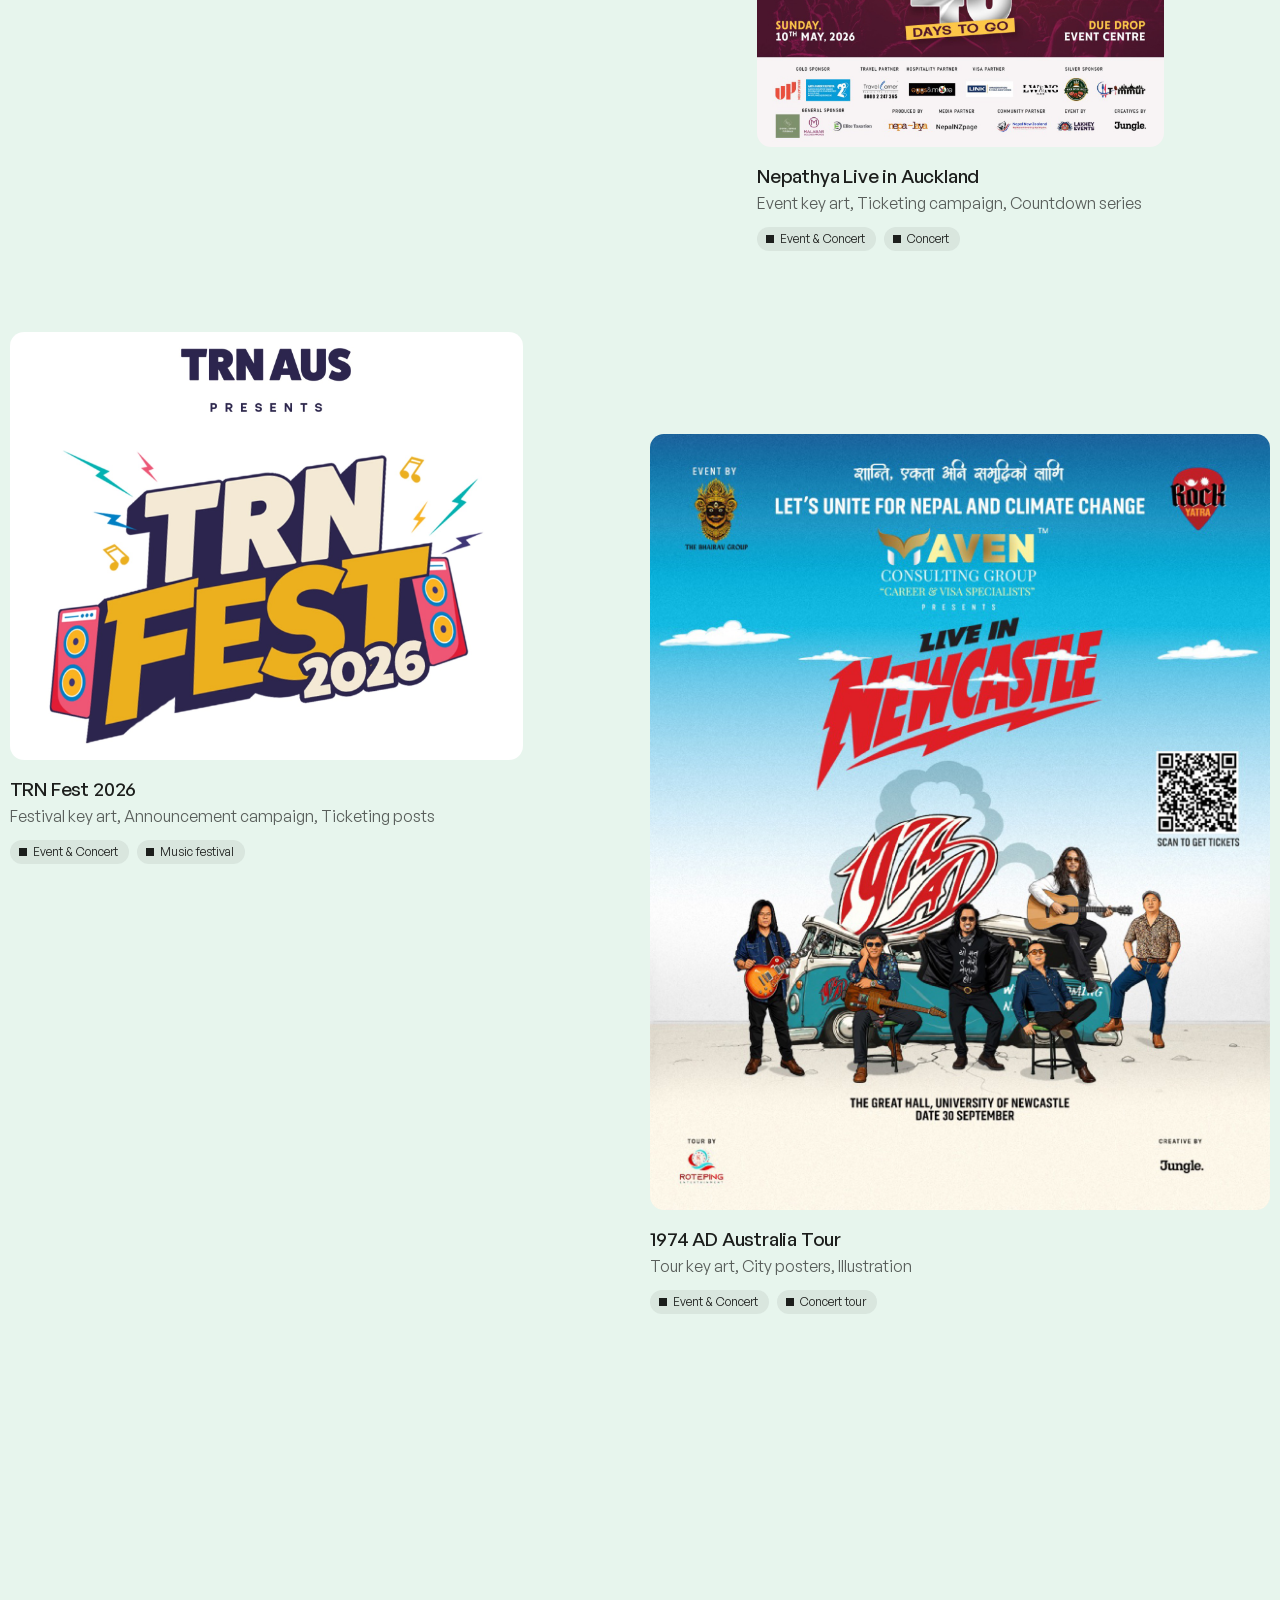
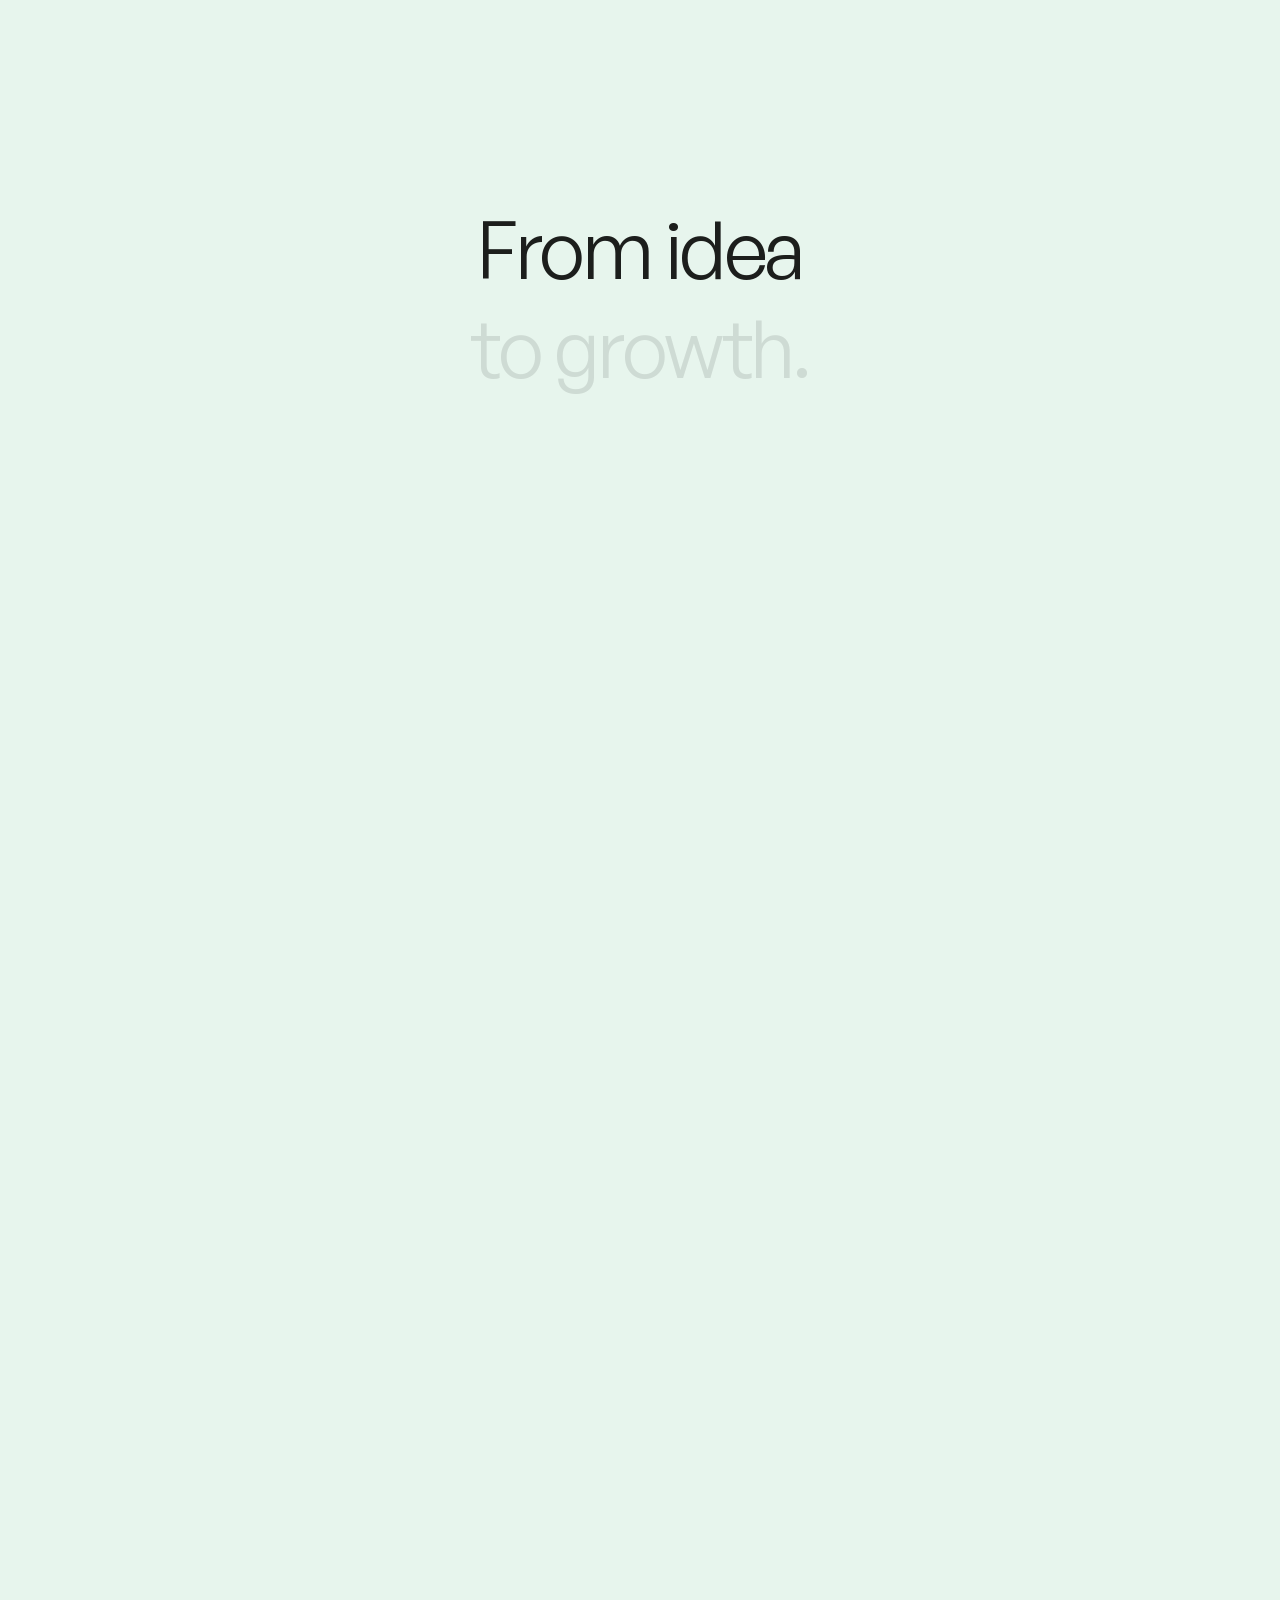
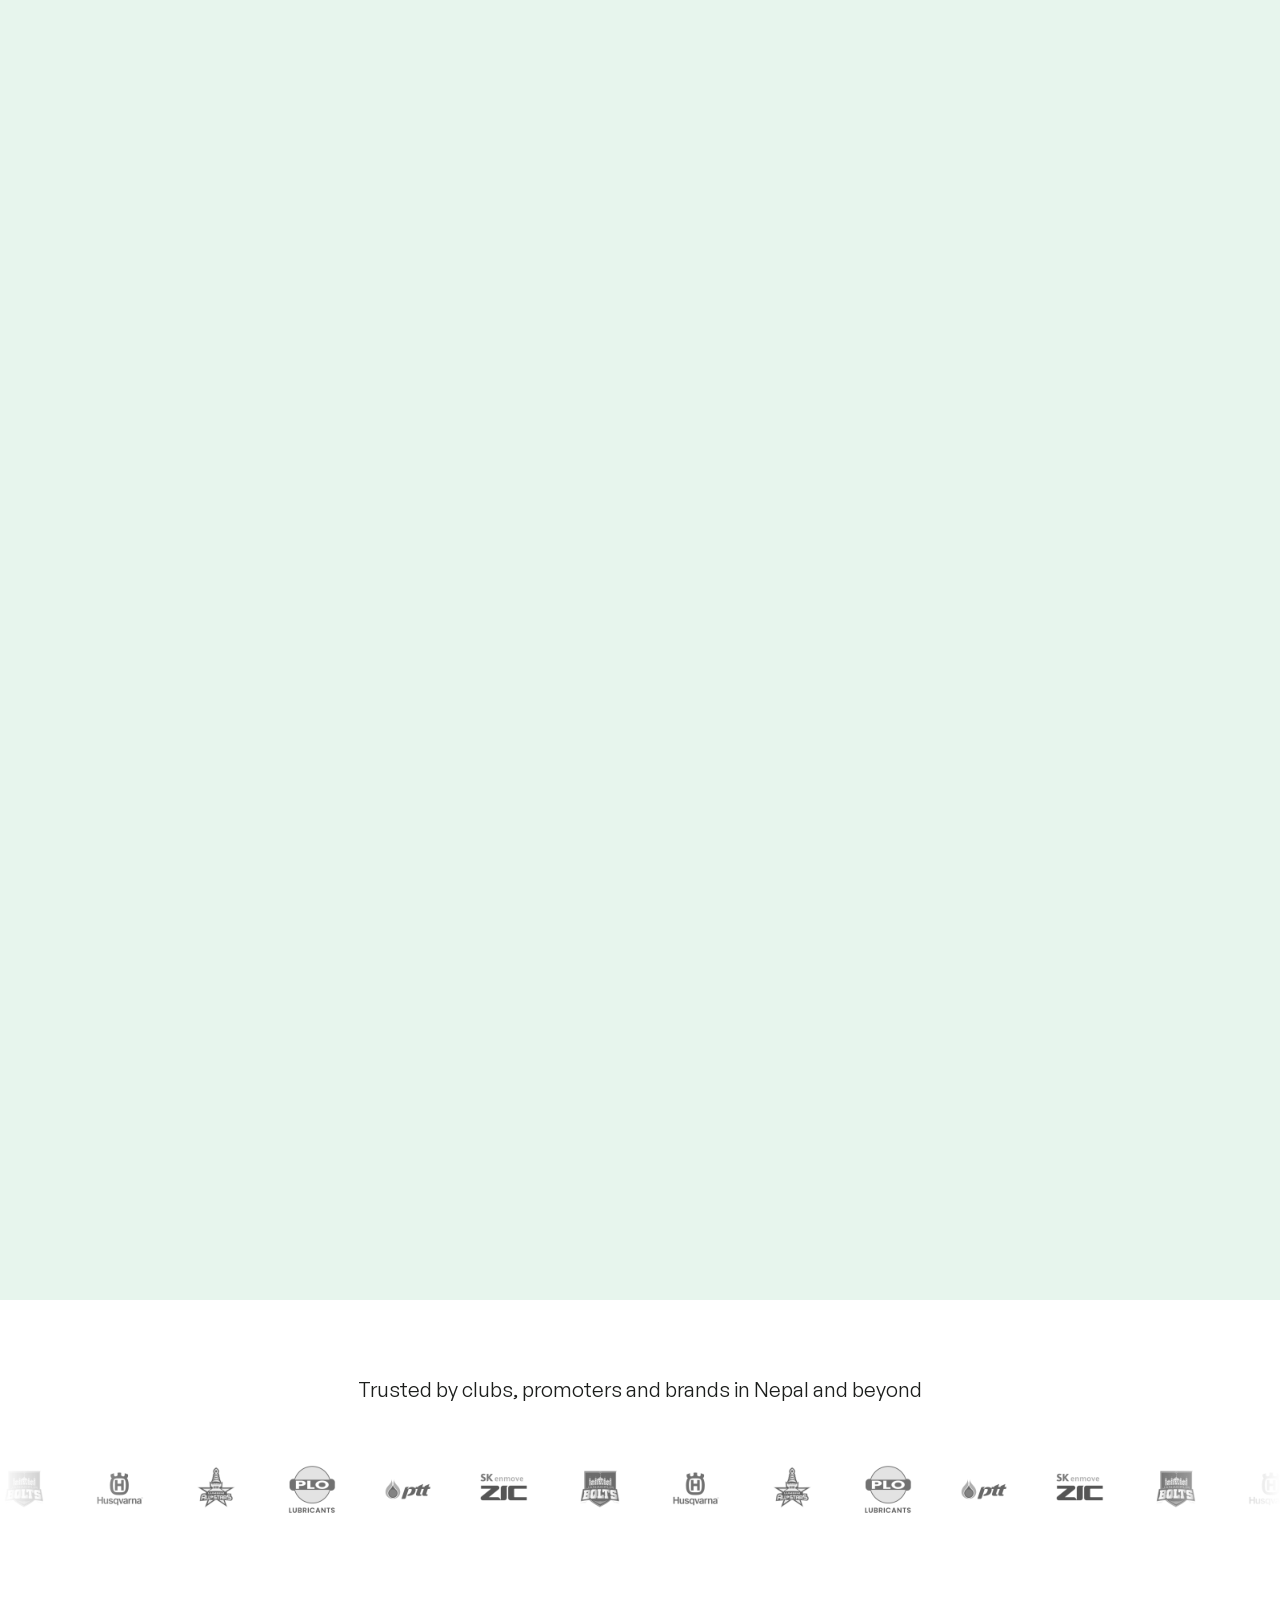
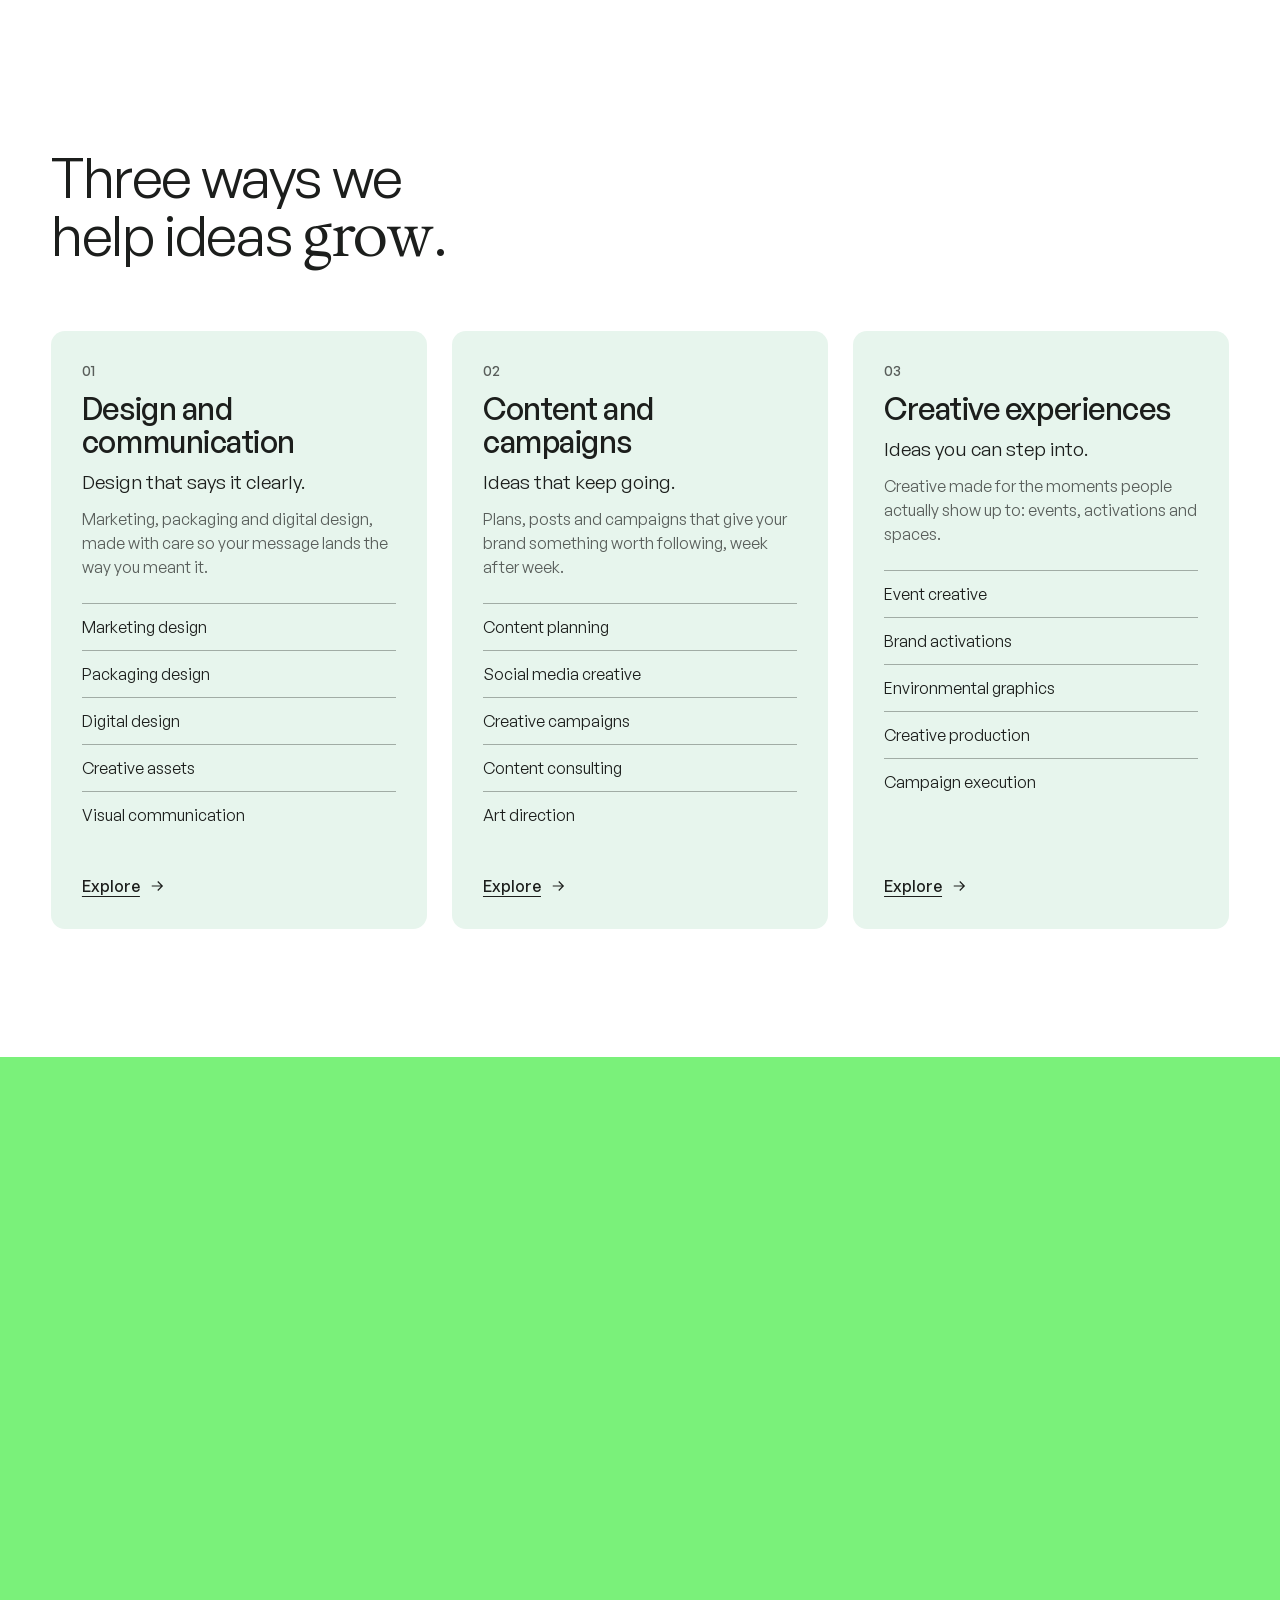
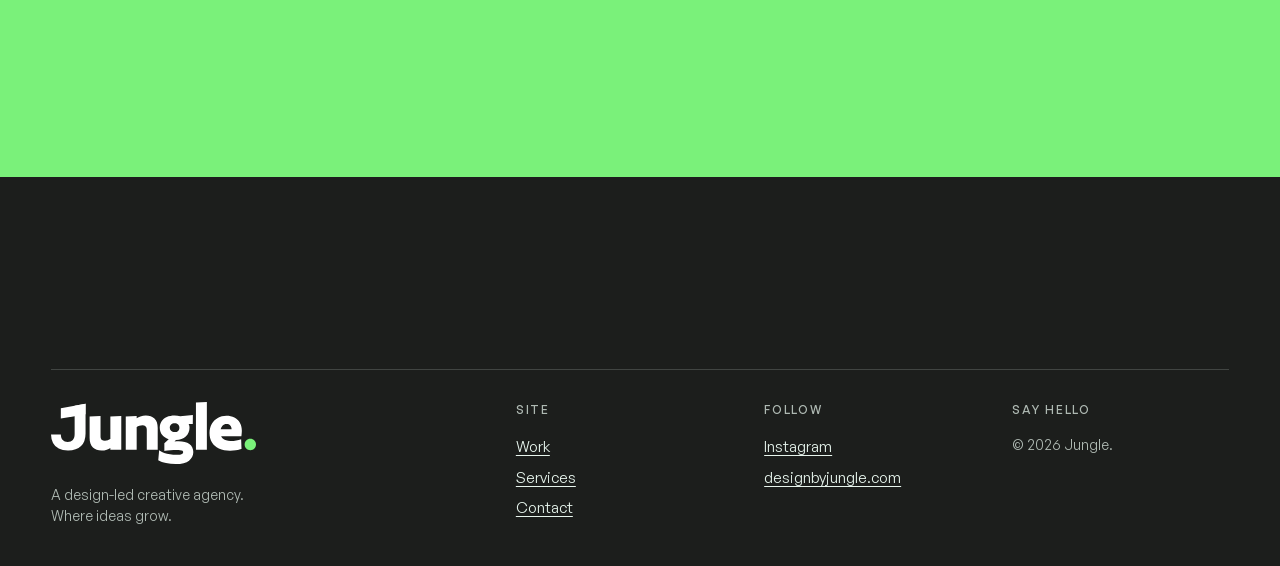
==== commit e685fffa: "Clean URLs (no .html), tidy old .html addresses; remove public email Co-Authored-By: Claude Opus 5.5" ====
--- a/index.html
+++ b/index.html
@@ -3,7 +3,7 @@
 <meta name="theme-color" content="#E7F5ED">
 <link rel="icon" href="assets/j-mark.svg">
 <link rel="preload" href="assets/fonts/GeneralSans-Variable.woff2" as="font" type="font/woff2" crossorigin>
-<link rel="stylesheet" href="assets/style.css?v=1795928000">
+<link rel="stylesheet" href="assets/style.css?v=1795929000">
 <title>Jungle. Your team’s creative team.</title>
 <link rel="canonical" href="https://designbyjungle.com/">
 <meta property="og:type" content="website">
@@ -13,16 +13,17 @@
 <meta property="og:url" content="https://designbyjungle.com/">
 <meta property="og:image" content="https://designbyjungle.com/assets/reel/poster.jpg">
 <meta name="twitter:card" content="summary_large_image">
-<script type="application/ld+json">{"@context": "https://schema.org", "@type": "Organization", "name": "Jungle", "url": "https://designbyjungle.com/", "logo": "https://designbyjungle.com/assets/j-mark.svg", "email": "ronij.jungle@gmail.com", "address": {"@type": "PostalAddress", "addressLocality": "Kathmandu", "addressCountry": "NP"}, "sameAs": ["https://instagram.com/jungledesigns"]}</script>
+<script type="application/ld+json">{"@context": "https://schema.org", "@type": "Organization", "name": "Jungle", "url": "https://designbyjungle.com/", "logo": "https://designbyjungle.com/assets/j-mark.svg", "address": {"@type": "PostalAddress", "addressLocality": "Kathmandu", "addressCountry": "NP"}, "sameAs": ["https://instagram.com/jungledesigns"]}</script>
 <meta name="description" content="Jungle is a design-led creative agency in Kathmandu. We turn ideas into meaningful experiences through thoughtful design and creative execution.">
-<link rel="stylesheet" href="assets/home.css?v=1795928000"><script>(function(){try{var q=location.search;if(/[?&]preview=jungle\b/.test(q))localStorage.setItem('rv-skip','1');if(Date.now()<Date.parse('2026-11-30T13:26:00Z')&&!localStorage.getItem('rv-skip'))document.documentElement.classList.add('rv-lock');}catch(e){if(Date.now()<Date.parse('2026-11-30T13:26:00Z'))document.documentElement.classList.add('rv-lock');}})();</script>
+<link rel="stylesheet" href="assets/home.css?v=1795929000"><script>(function(){try{var q=location.search;if(/[?&]preview=jungle\b/.test(q))localStorage.setItem('rv-skip','1');if(Date.now()<Date.parse('2026-11-30T13:26:00Z')&&!localStorage.getItem('rv-skip'))document.documentElement.classList.add('rv-lock');}catch(e){if(Date.now()<Date.parse('2026-11-30T13:26:00Z'))document.documentElement.classList.add('rv-lock');}})();</script>
+<script>(function(){var p=location.pathname,m=p.match(/^(.*\/)(index|work|services|service|why|contact|project)\.html$/);if(m)history.replaceState(null,'',(m[2]==='index'?m[1]:m[1]+m[2])+location.search+location.hash);})();</script>
 </head>
 <body data-page="home">
 <main>
   <!-- HERO (G08 Clearing, one Graphite button) -->
   <section class="hero zh-hero pad">
     <h1 class="x words">A design-led creative agency where ideas have room to <span class="hl">grow</span>.</h1>
-    <div class="hero-ctas rise" style="--d:8"><a class="btn" href="work.html">See our work <span aria-hidden="true">→</span></a></div>
+    <div class="hero-ctas rise" style="--d:8"><a class="btn" href="/work">See our work <span aria-hidden="true">→</span></a></div>
   </section>
 
   <div class="zh-media" id="zhm"><img id="zhmi" src="assets/studio/photo.jpg" alt="The Jungle studio at work" width="1050" height="1400"></div>
@@ -54,7 +55,7 @@
       <div class="zh-card" id="zf2" style="left:0;top:50vh;width:18vw;height:30vh"><img src="assets/work/nu-cosmetics/07.jpg" alt="nü campaign image" loading="lazy"></div>
       <div class="zh-card" id="zf3" style="left:0;top:22vh;width:20vw;height:40vh"><img src="assets/work/potela/07.jpg" alt="Potala Kitchen apron and cup" loading="lazy"></div>
       <div class="zh-card" id="zf4" style="left:0;top:58vh;width:15vw;height:24vh"><img src="assets/work/tsp/06.jpg" alt="The Second Plate A-board" loading="lazy"></div>
-      <div class="zh-btxt" id="zbt"><p>Branding, packaging, web, social media and events. We take an idea from the first question to the final detail.</p><a class="btn" href="why.html?p=our-approach">Our approach <span aria-hidden="true">→</span></a></div>
+      <div class="zh-btxt" id="zbt"><p>Branding, packaging, web, social media and events. We take an idea from the first question to the final detail.</p><a class="btn" href="/why?p=our-approach">Our approach <span aria-hidden="true">→</span></a></div>
     </div>
   </section>
 
@@ -73,10 +74,9 @@
   <!-- CLOSE -->
   <section class="zh-close on-green" id="zhc">
     <h2 class="x reveal">Got an idea that<br>needs <span class="hl">room</span>?</h2>
-    <div class="zh-cta"><a class="btn reveal" href="contact.html">Start a project <span aria-hidden="true">→</span></a></div>
-    <p class="zh-addr">ronij.jungle@gmail.com</p>
+    <div class="zh-cta"><a class="btn reveal" href="/contact">Start a project <span aria-hidden="true">→</span></a></div>
   </section>
 </main>
-<a class="zh-fcta" id="zfc" href="contact.html" aria-label="Start a project"><span class="a"><img src="assets/icon-ink.svg" alt=""></span><span class="t">Start a project</span><span class="m" aria-hidden="true">→</span></a>
+<a class="zh-fcta" id="zfc" href="/contact" aria-label="Start a project"><span class="a"><img src="assets/icon-ink.svg" alt=""></span><span class="t">Start a project</span><span class="m" aria-hidden="true">→</span></a>
 
-<script src="assets/notes.js?v=1795928000"></script><script src="assets/data.js?v=1795928000"></script><script src="assets/work/manifest.js?v=1795928000"></script><script src="assets/site.js?v=1795928000"></script><script src="assets/home-scroll.js?v=1795928000"></script></body></html>
+<script src="assets/notes.js?v=1795929000"></script><script src="assets/data.js?v=1795929000"></script><script src="assets/work/manifest.js?v=1795929000"></script><script src="assets/site.js?v=1795929000"></script><script src="assets/home-scroll.js?v=1795929000"></script></body></html>
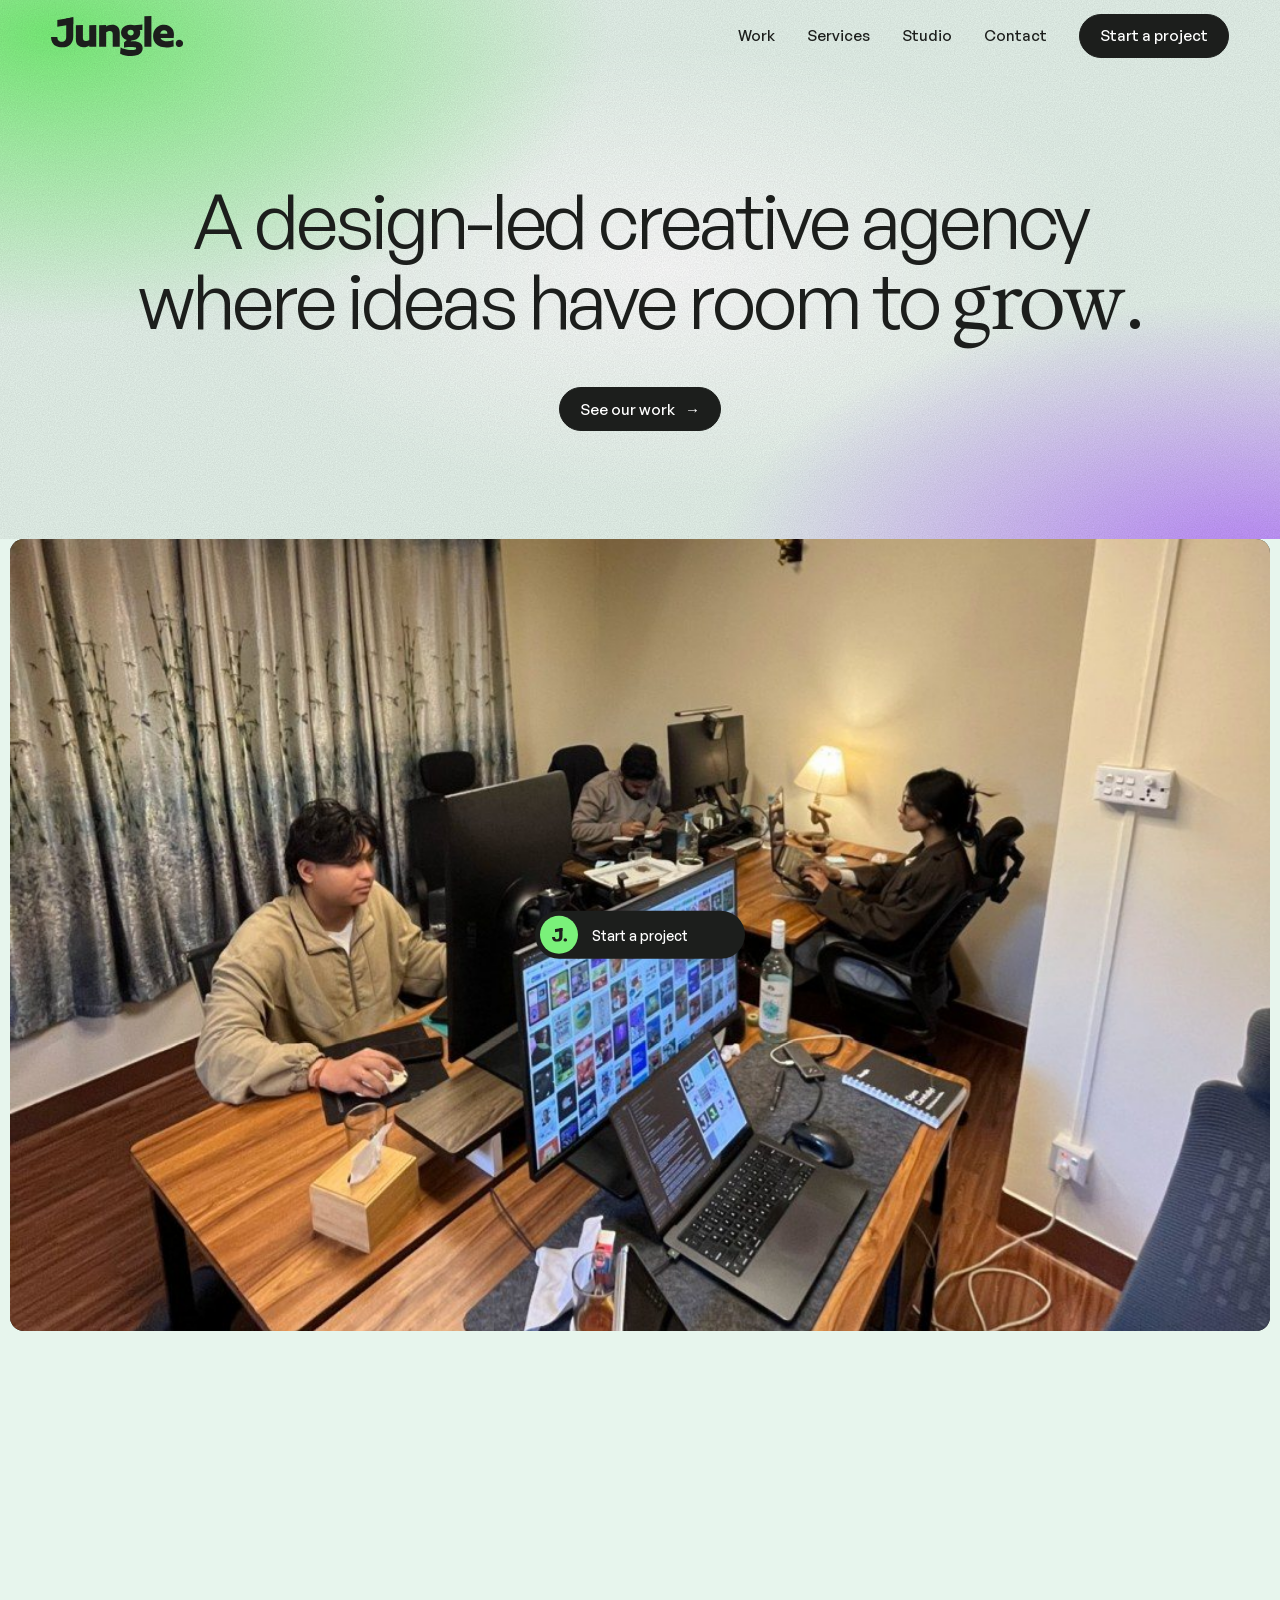
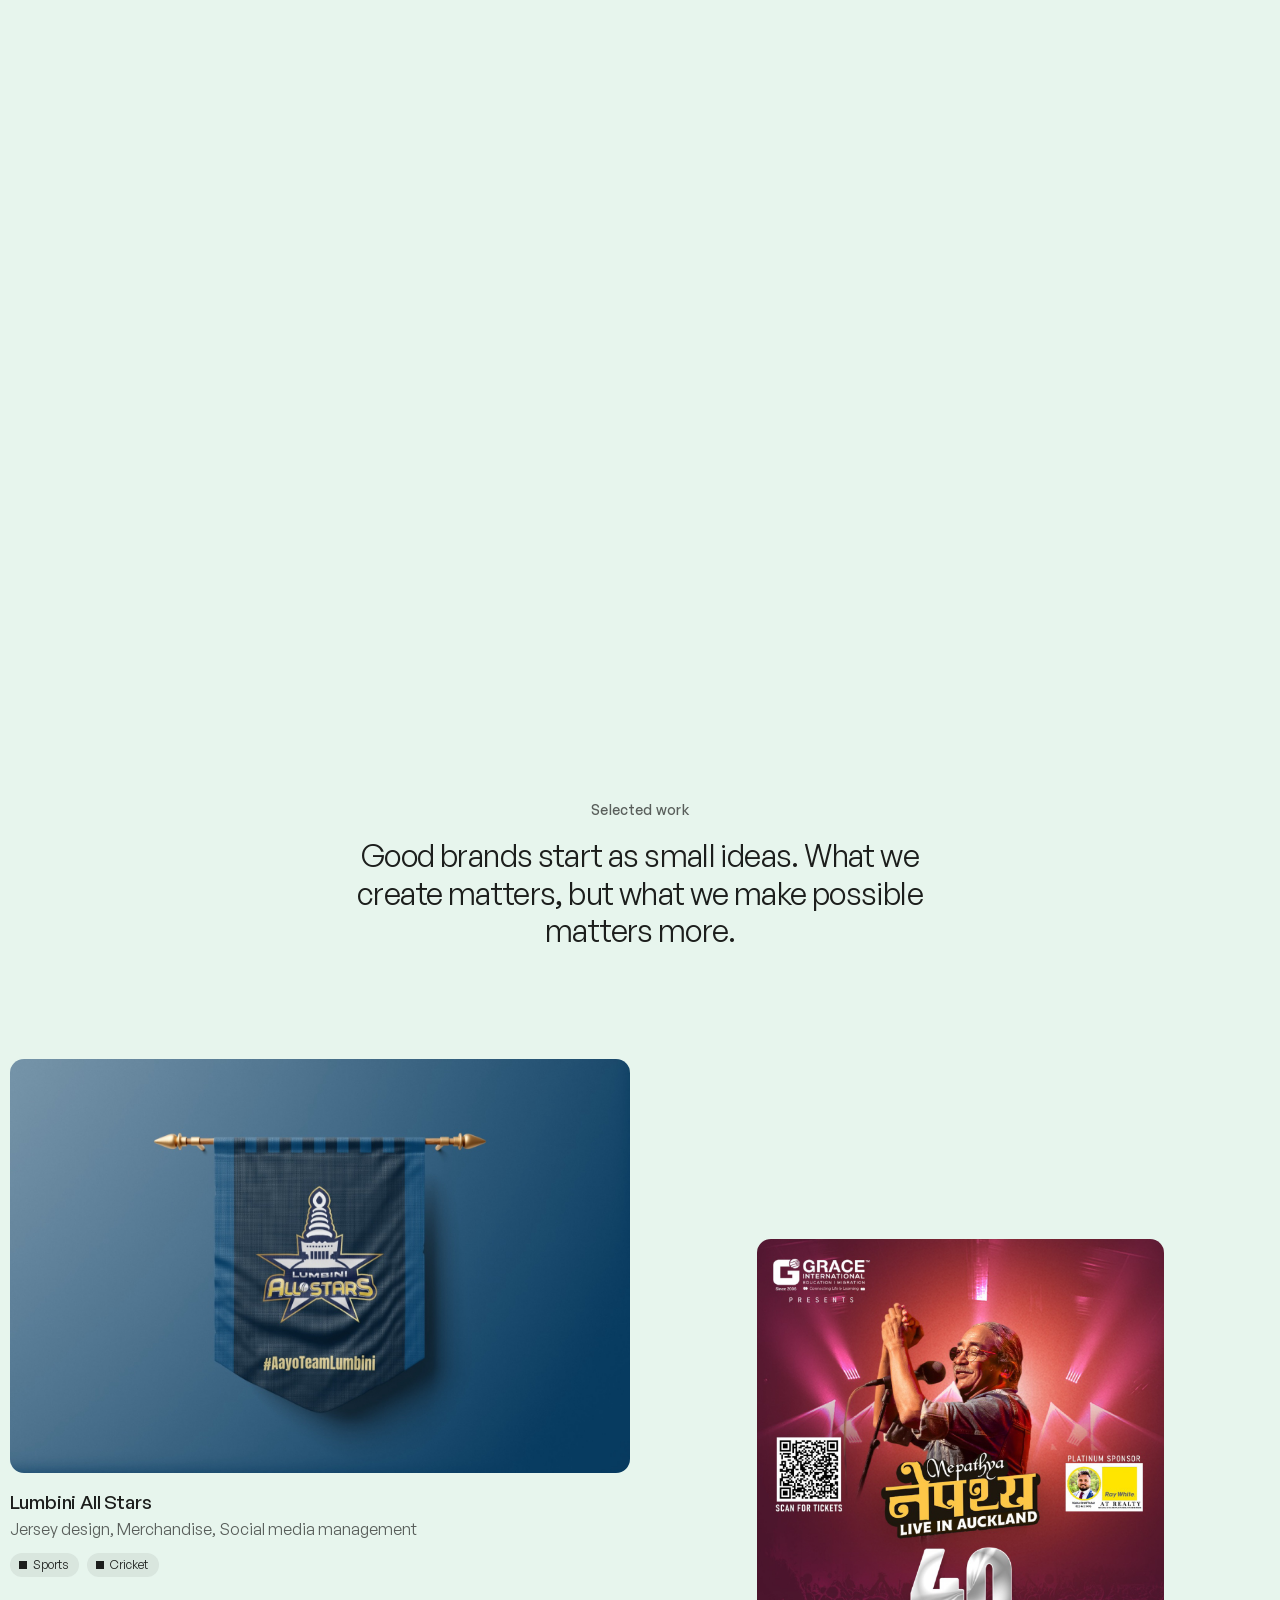
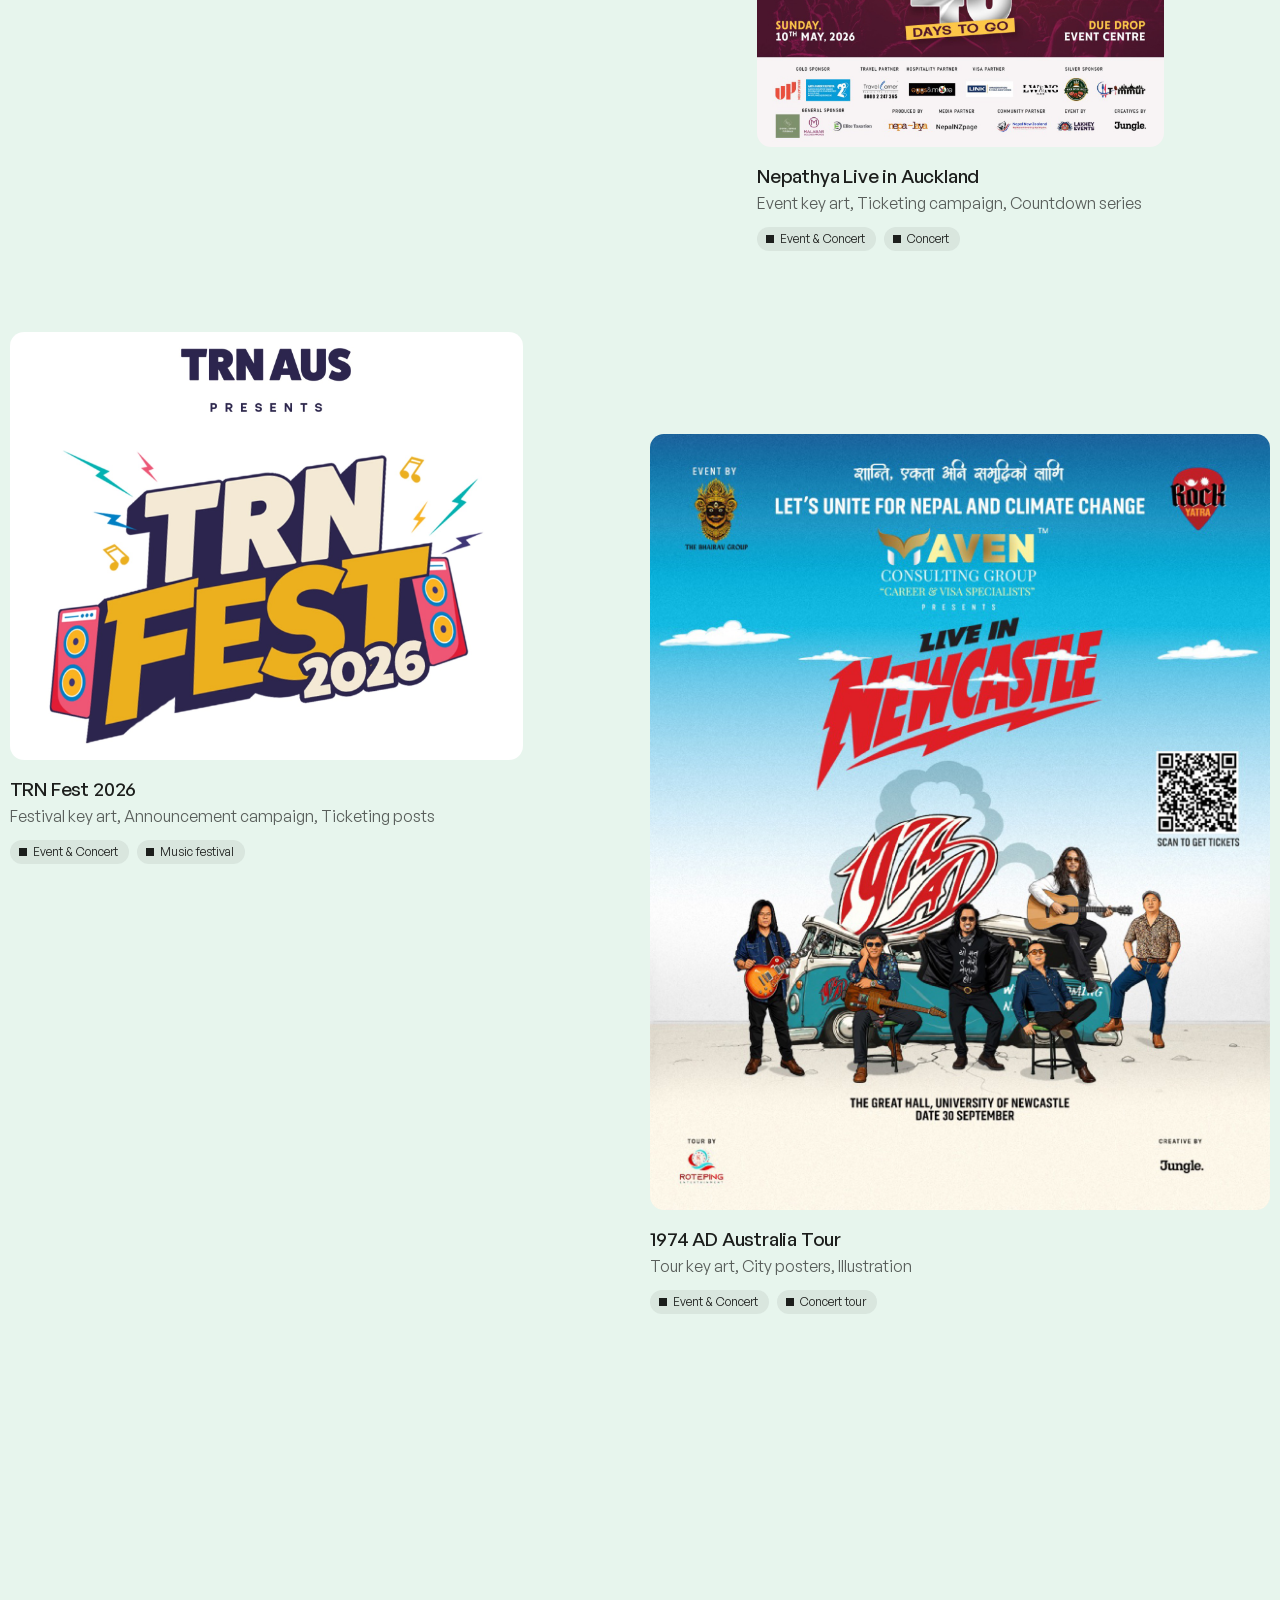
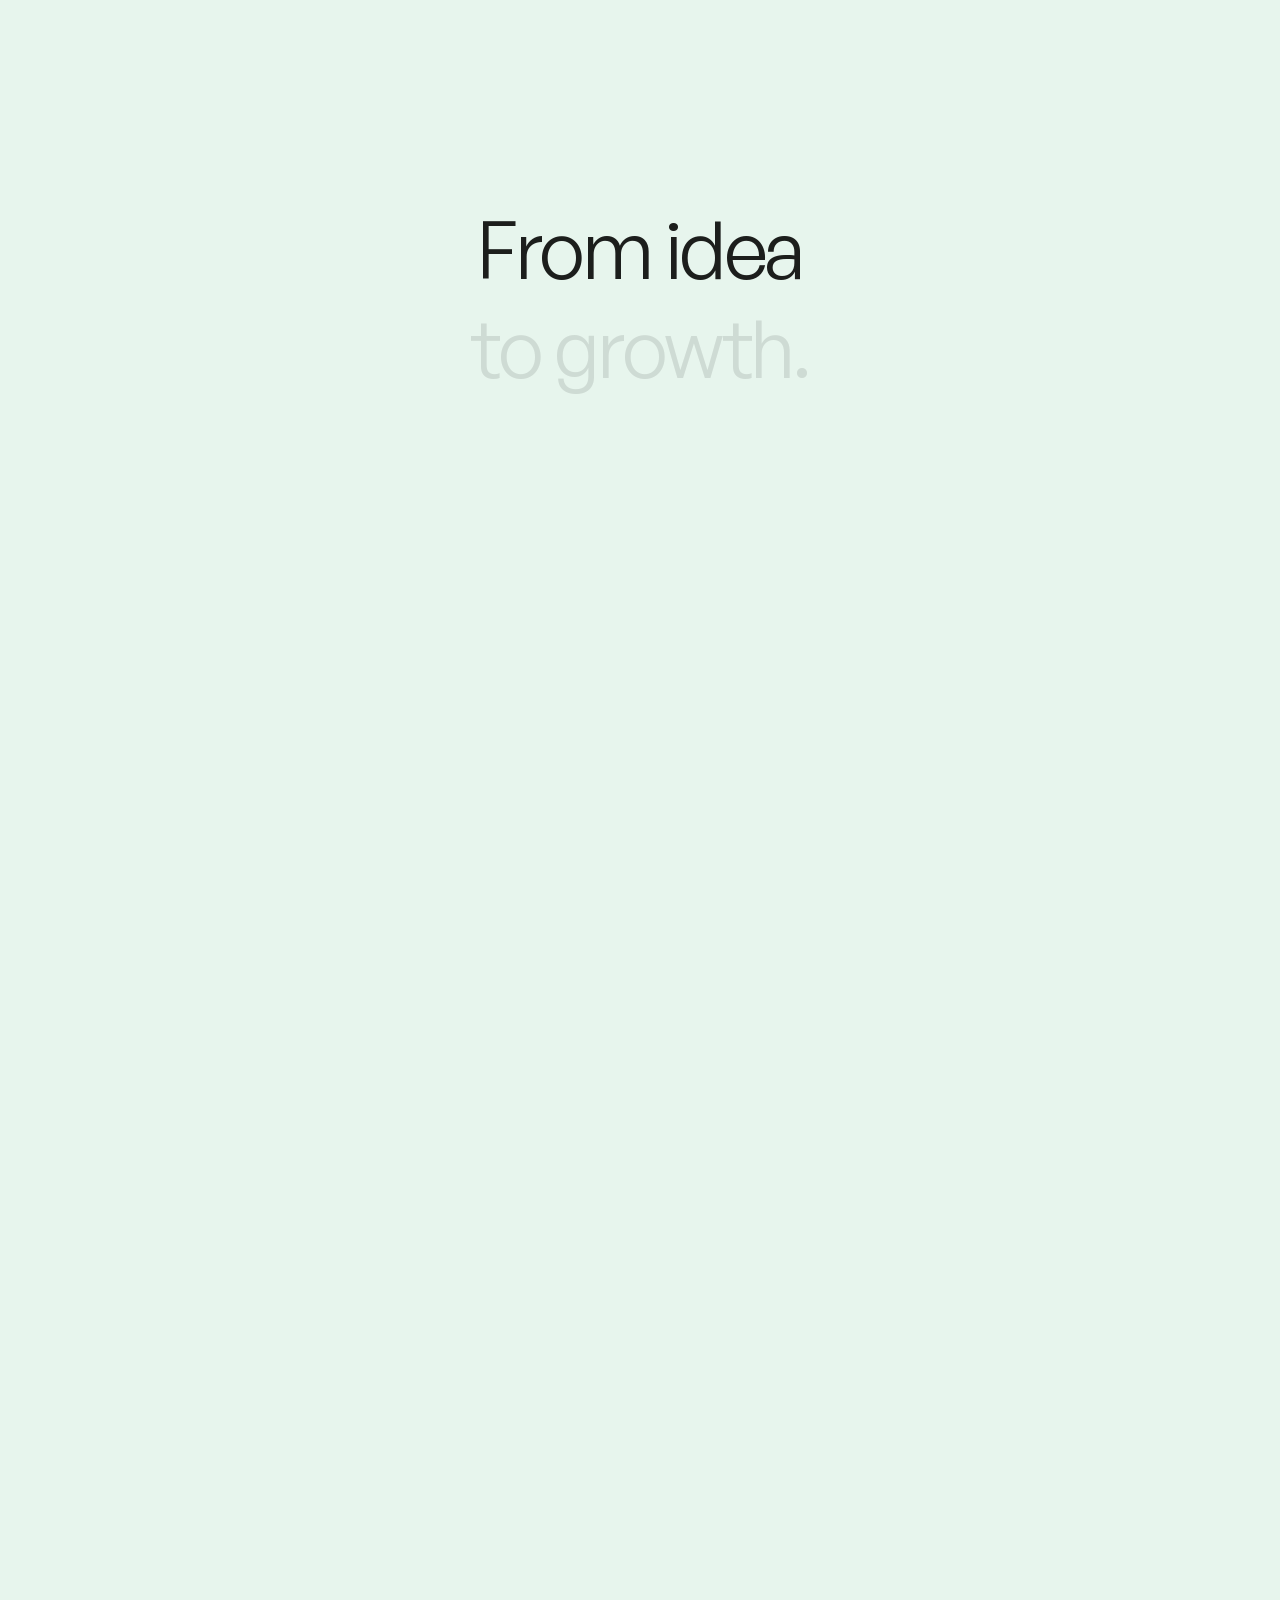
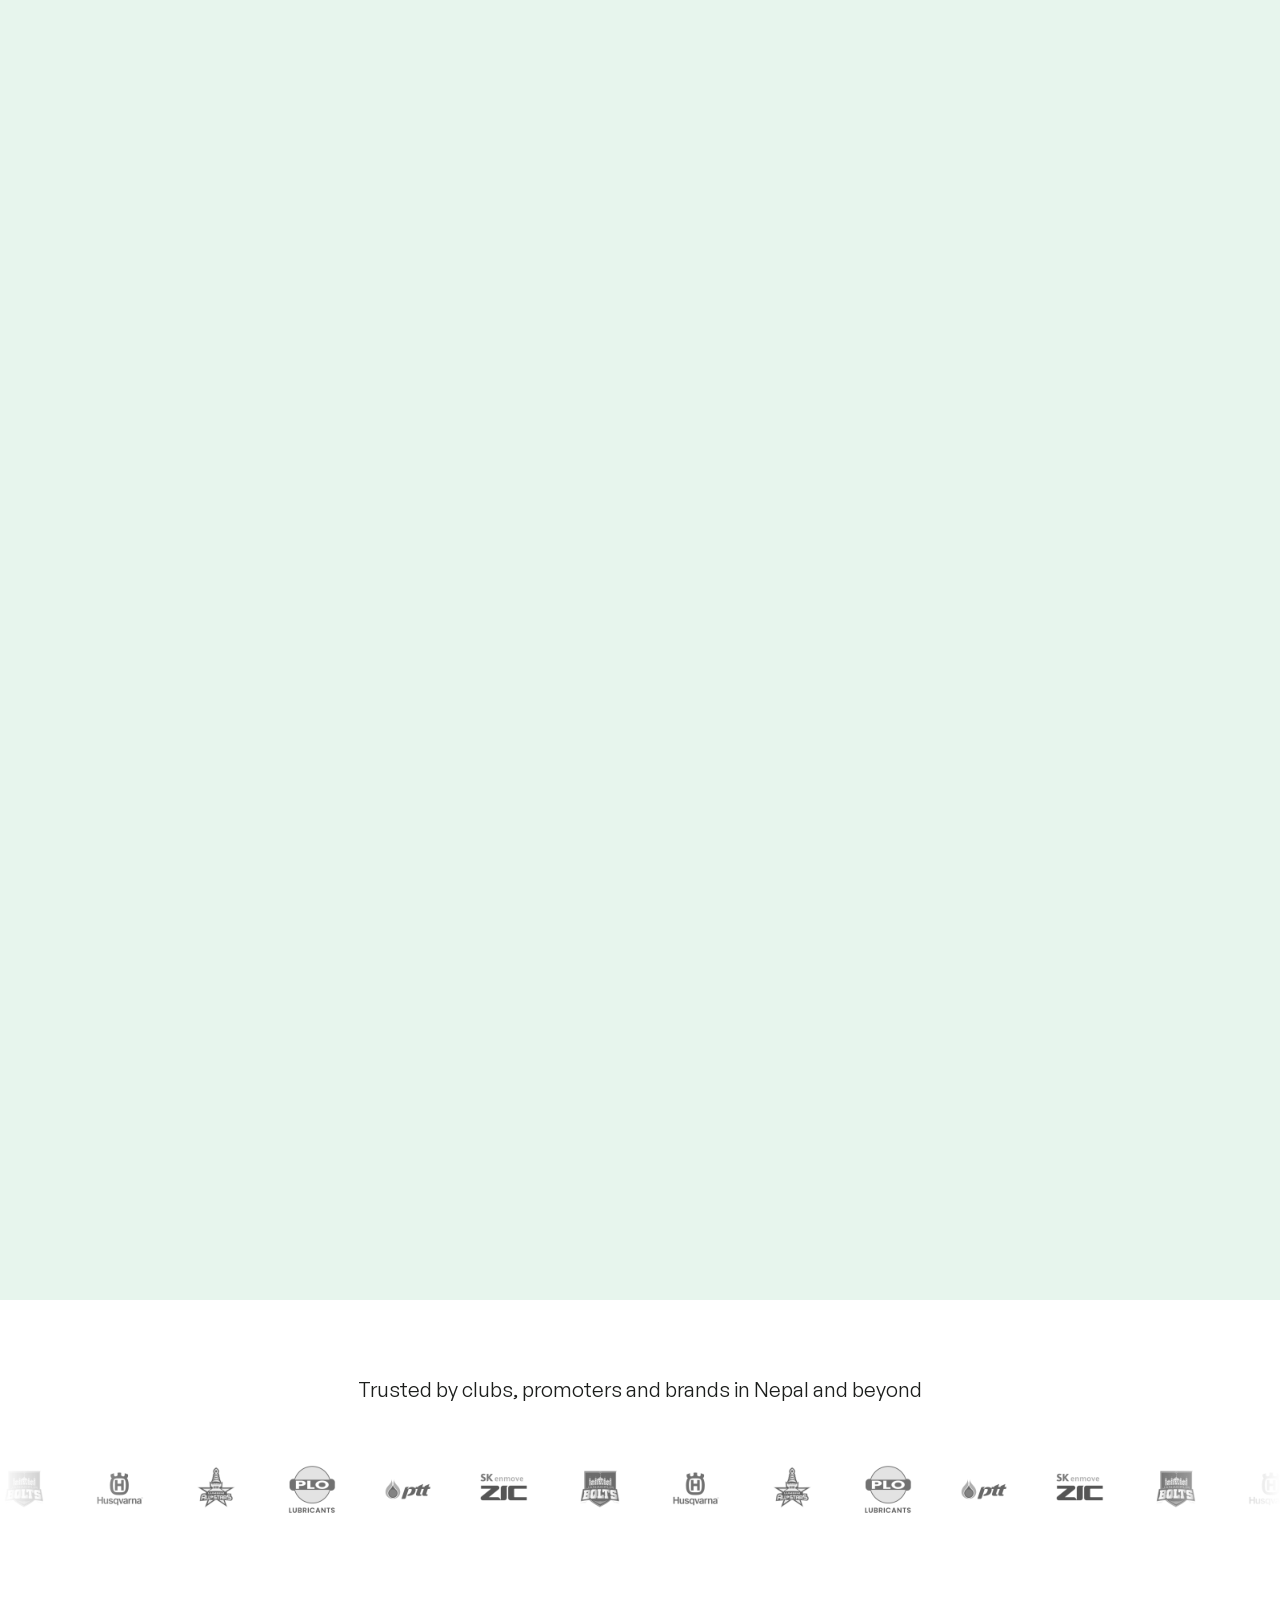
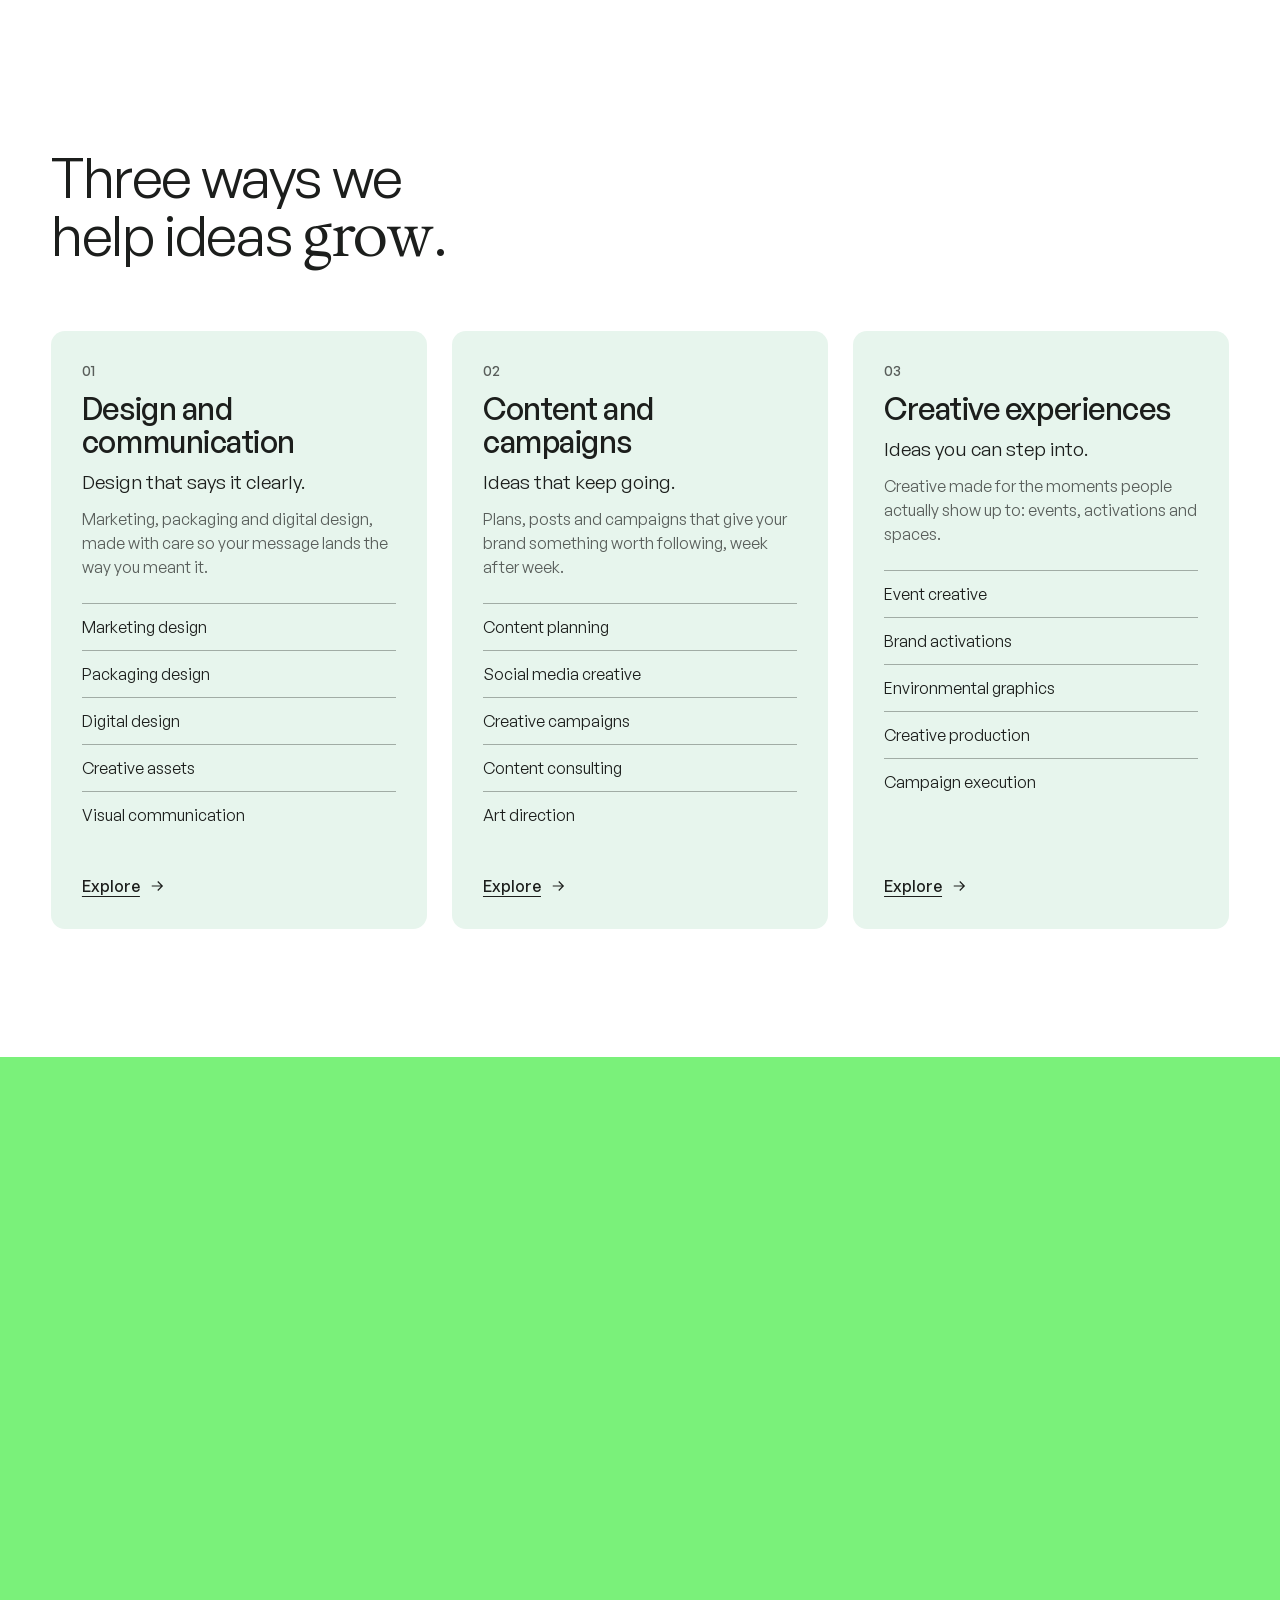
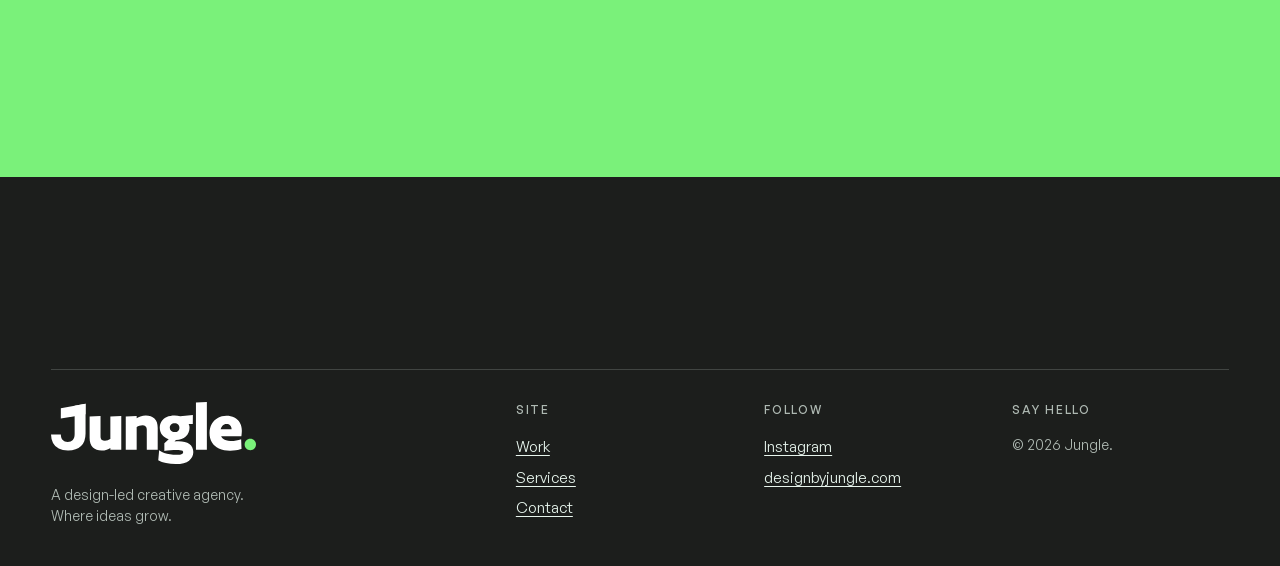
==== commit f24e2158: "Countdown page: remove logo Co-Authored-By: Claude Opus 5.5 <noreply@anthropic.com> Claude-Session: " ====
--- a/index.html
+++ b/index.html
@@ -3,7 +3,7 @@
 <meta name="theme-color" content="#E7F5ED">
 <link rel="icon" href="assets/j-mark.svg">
 <link rel="preload" href="assets/fonts/GeneralSans-Variable.woff2" as="font" type="font/woff2" crossorigin>
-<link rel="stylesheet" href="assets/style.css?v=1795929000">
+<link rel="stylesheet" href="assets/style.css?v=1795930000">
 <title>Jungle. Your team’s creative team.</title>
 <link rel="canonical" href="https://designbyjungle.com/">
 <meta property="og:type" content="website">
@@ -15,7 +15,7 @@
 <meta name="twitter:card" content="summary_large_image">
 <script type="application/ld+json">{"@context": "https://schema.org", "@type": "Organization", "name": "Jungle", "url": "https://designbyjungle.com/", "logo": "https://designbyjungle.com/assets/j-mark.svg", "address": {"@type": "PostalAddress", "addressLocality": "Kathmandu", "addressCountry": "NP"}, "sameAs": ["https://instagram.com/jungledesigns"]}</script>
 <meta name="description" content="Jungle is a design-led creative agency in Kathmandu. We turn ideas into meaningful experiences through thoughtful design and creative execution.">
-<link rel="stylesheet" href="assets/home.css?v=1795929000"><script>(function(){try{var q=location.search;if(/[?&]preview=jungle\b/.test(q))localStorage.setItem('rv-skip','1');if(Date.now()<Date.parse('2026-11-30T13:26:00Z')&&!localStorage.getItem('rv-skip'))document.documentElement.classList.add('rv-lock');}catch(e){if(Date.now()<Date.parse('2026-11-30T13:26:00Z'))document.documentElement.classList.add('rv-lock');}})();</script>
+<link rel="stylesheet" href="assets/home.css?v=1795930000"><script>(function(){try{var q=location.search;if(/[?&]preview=jungle\b/.test(q))localStorage.setItem('rv-skip','1');if(Date.now()<Date.parse('2026-11-30T13:26:00Z')&&!localStorage.getItem('rv-skip'))document.documentElement.classList.add('rv-lock');}catch(e){if(Date.now()<Date.parse('2026-11-30T13:26:00Z'))document.documentElement.classList.add('rv-lock');}})();</script>
 <script>(function(){var p=location.pathname,m=p.match(/^(.*\/)(index|work|services|service|why|contact|project)\.html$/);if(m)history.replaceState(null,'',(m[2]==='index'?m[1]:m[1]+m[2])+location.search+location.hash);})();</script>
 </head>
 <body data-page="home">
@@ -79,4 +79,4 @@
 </main>
 <a class="zh-fcta" id="zfc" href="/contact" aria-label="Start a project"><span class="a"><img src="assets/icon-ink.svg" alt=""></span><span class="t">Start a project</span><span class="m" aria-hidden="true">→</span></a>
 
-<script src="assets/notes.js?v=1795929000"></script><script src="assets/data.js?v=1795929000"></script><script src="assets/work/manifest.js?v=1795929000"></script><script src="assets/site.js?v=1795929000"></script><script src="assets/home-scroll.js?v=1795929000"></script></body></html>
+<script src="assets/notes.js?v=1795930000"></script><script src="assets/data.js?v=1795930000"></script><script src="assets/work/manifest.js?v=1795930000"></script><script src="assets/site.js?v=1795930000"></script><script src="assets/home-scroll.js?v=1795930000"></script></body></html>
